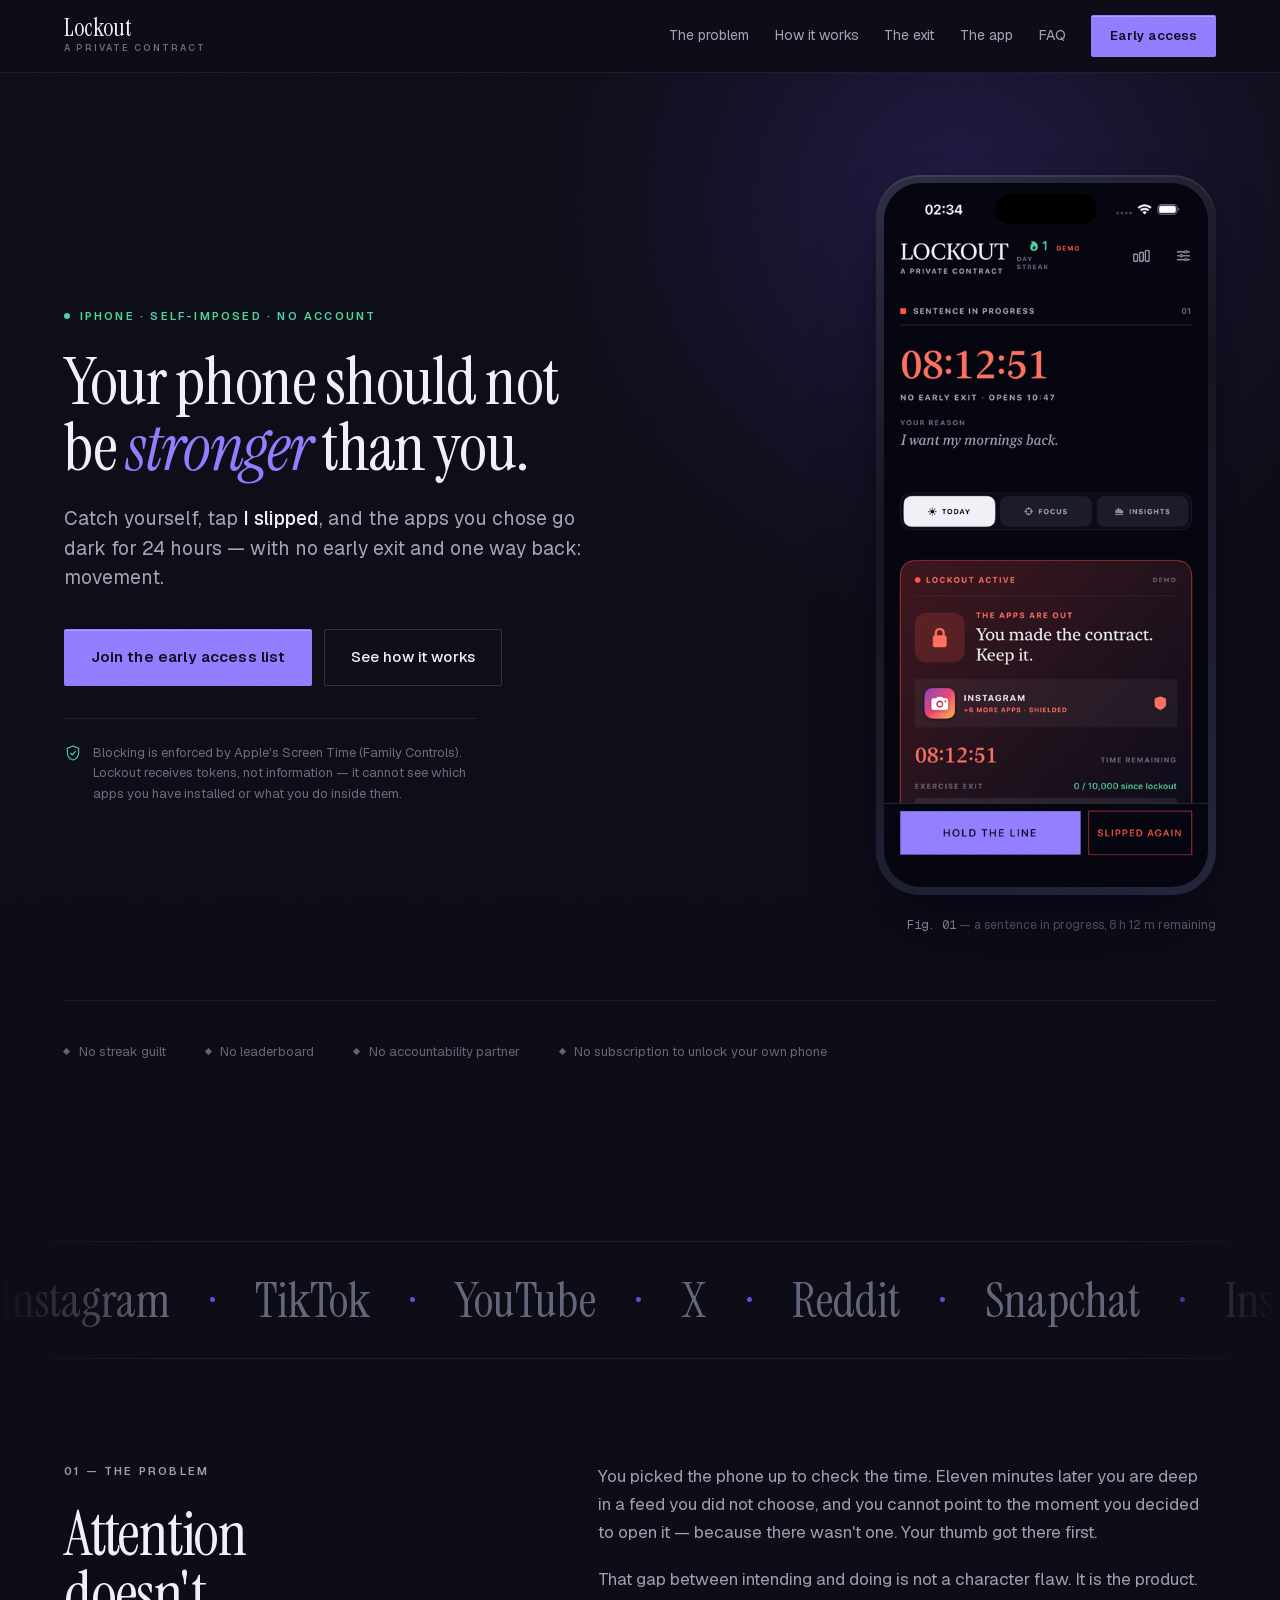
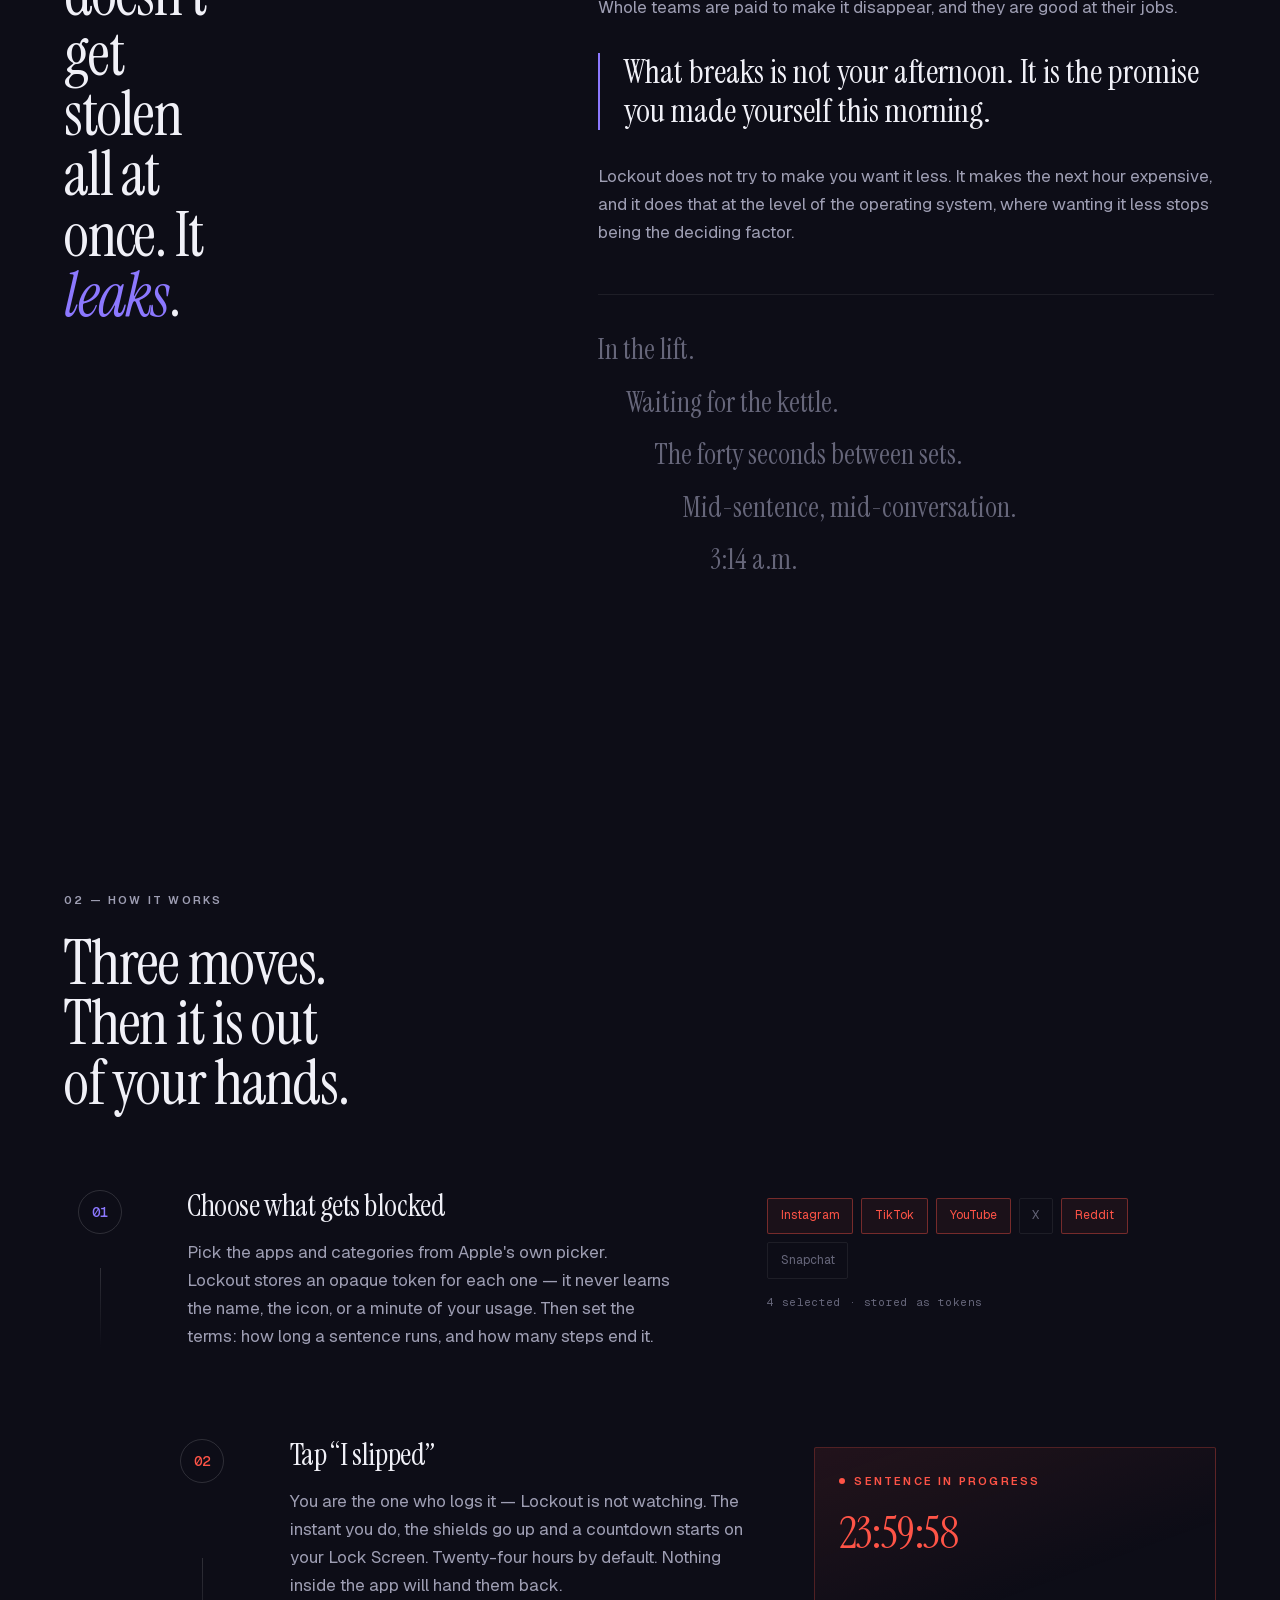
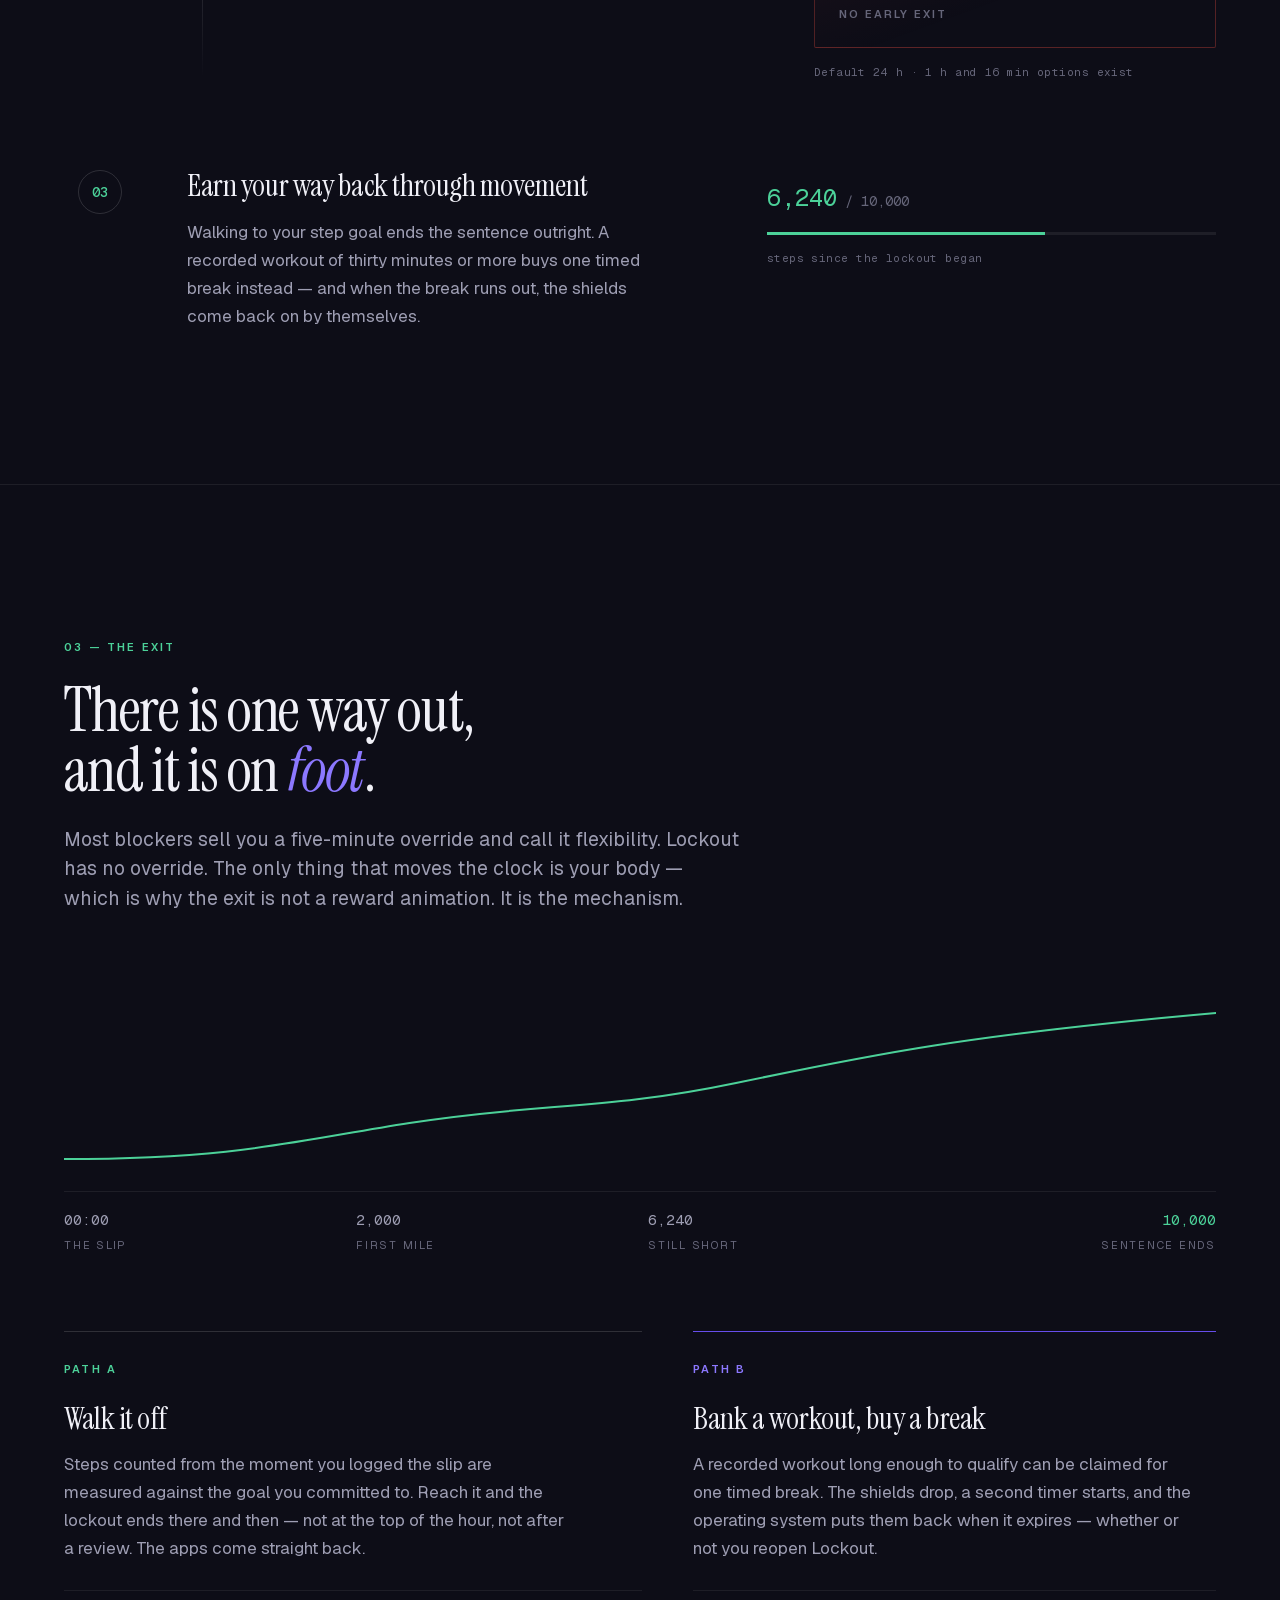
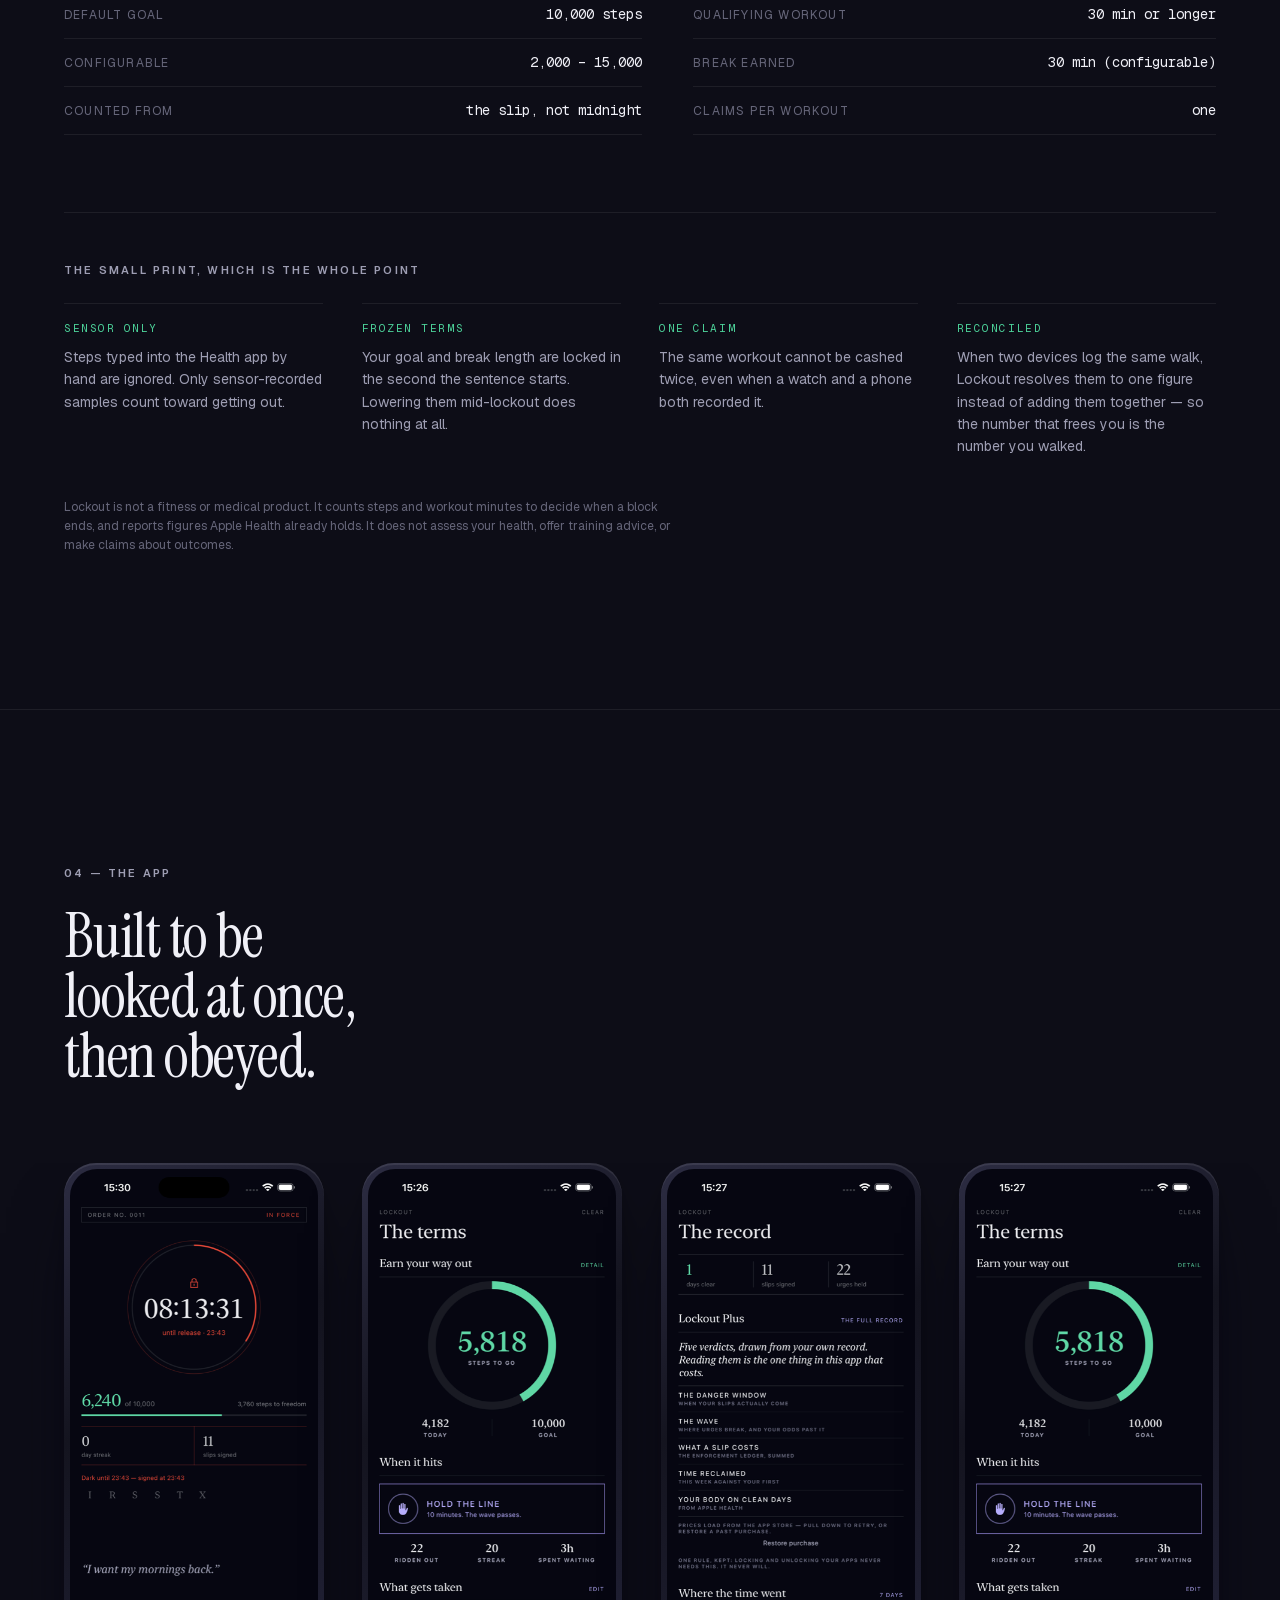
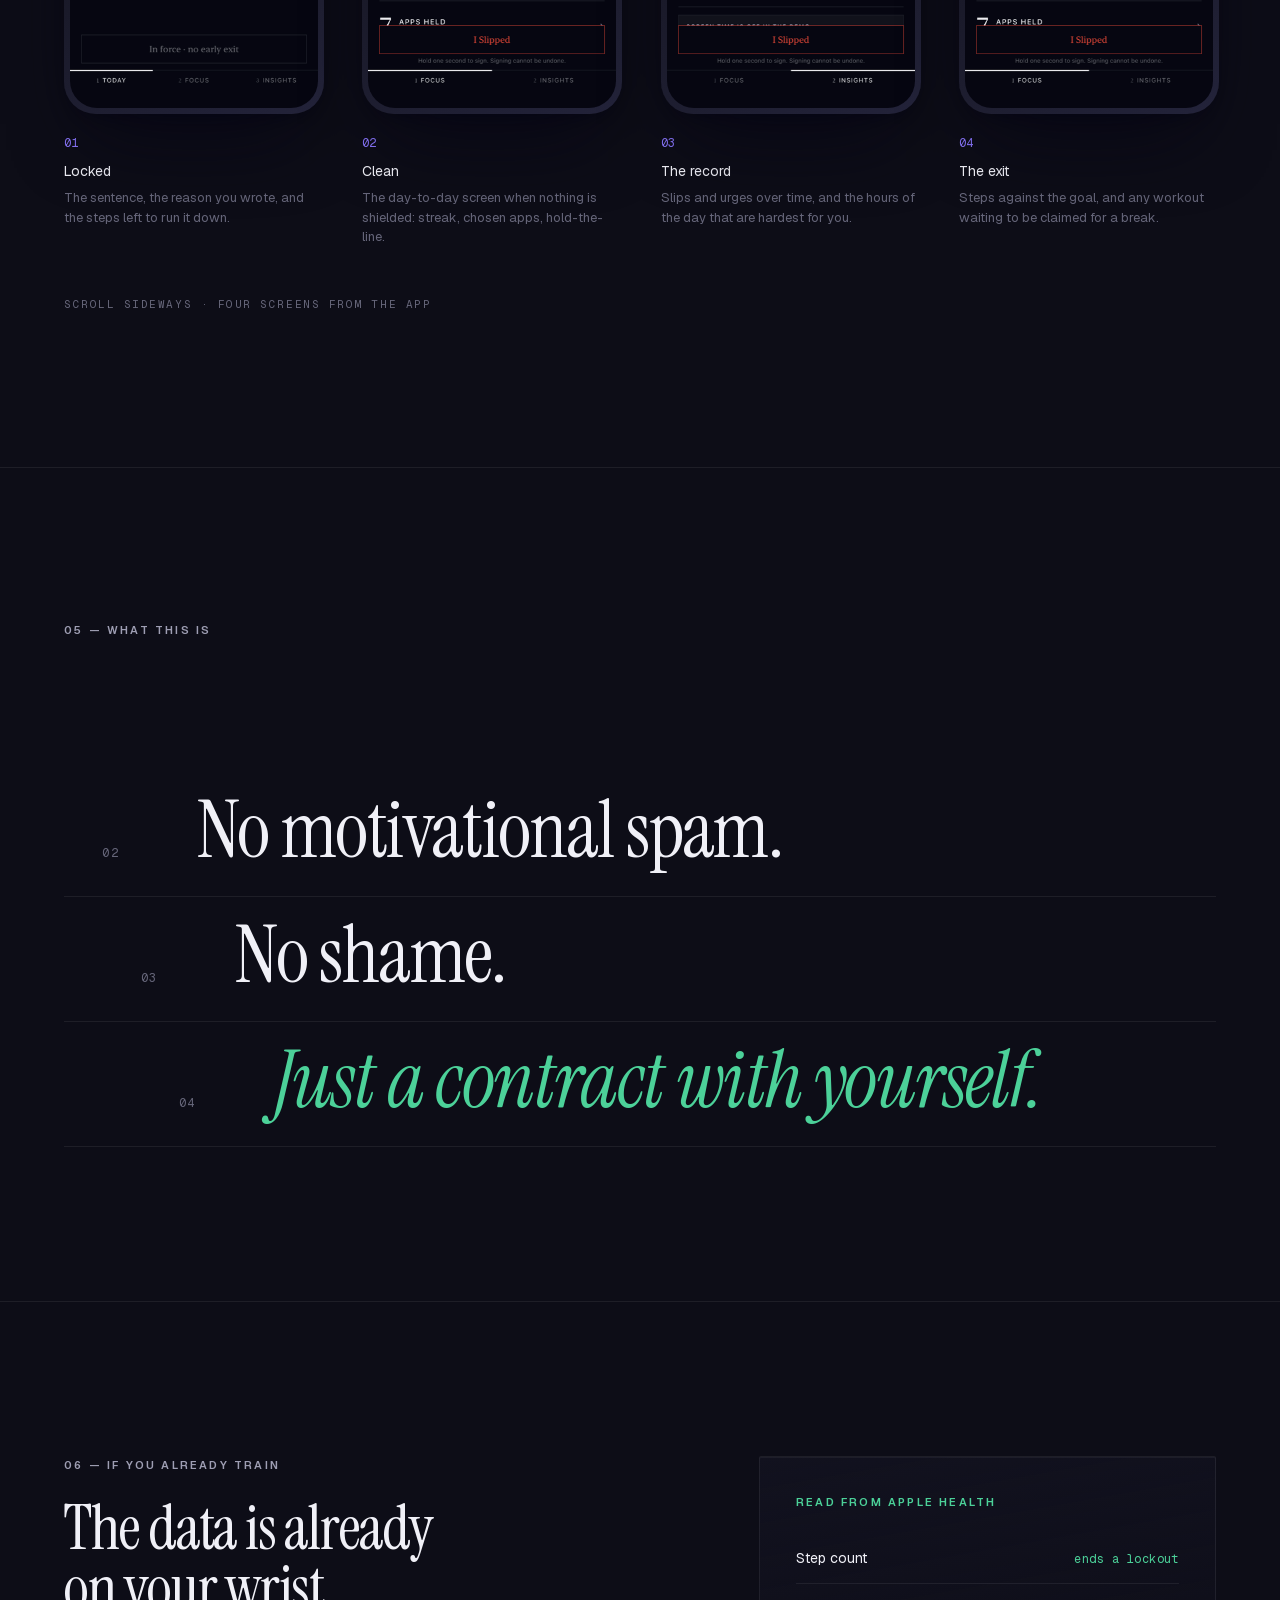
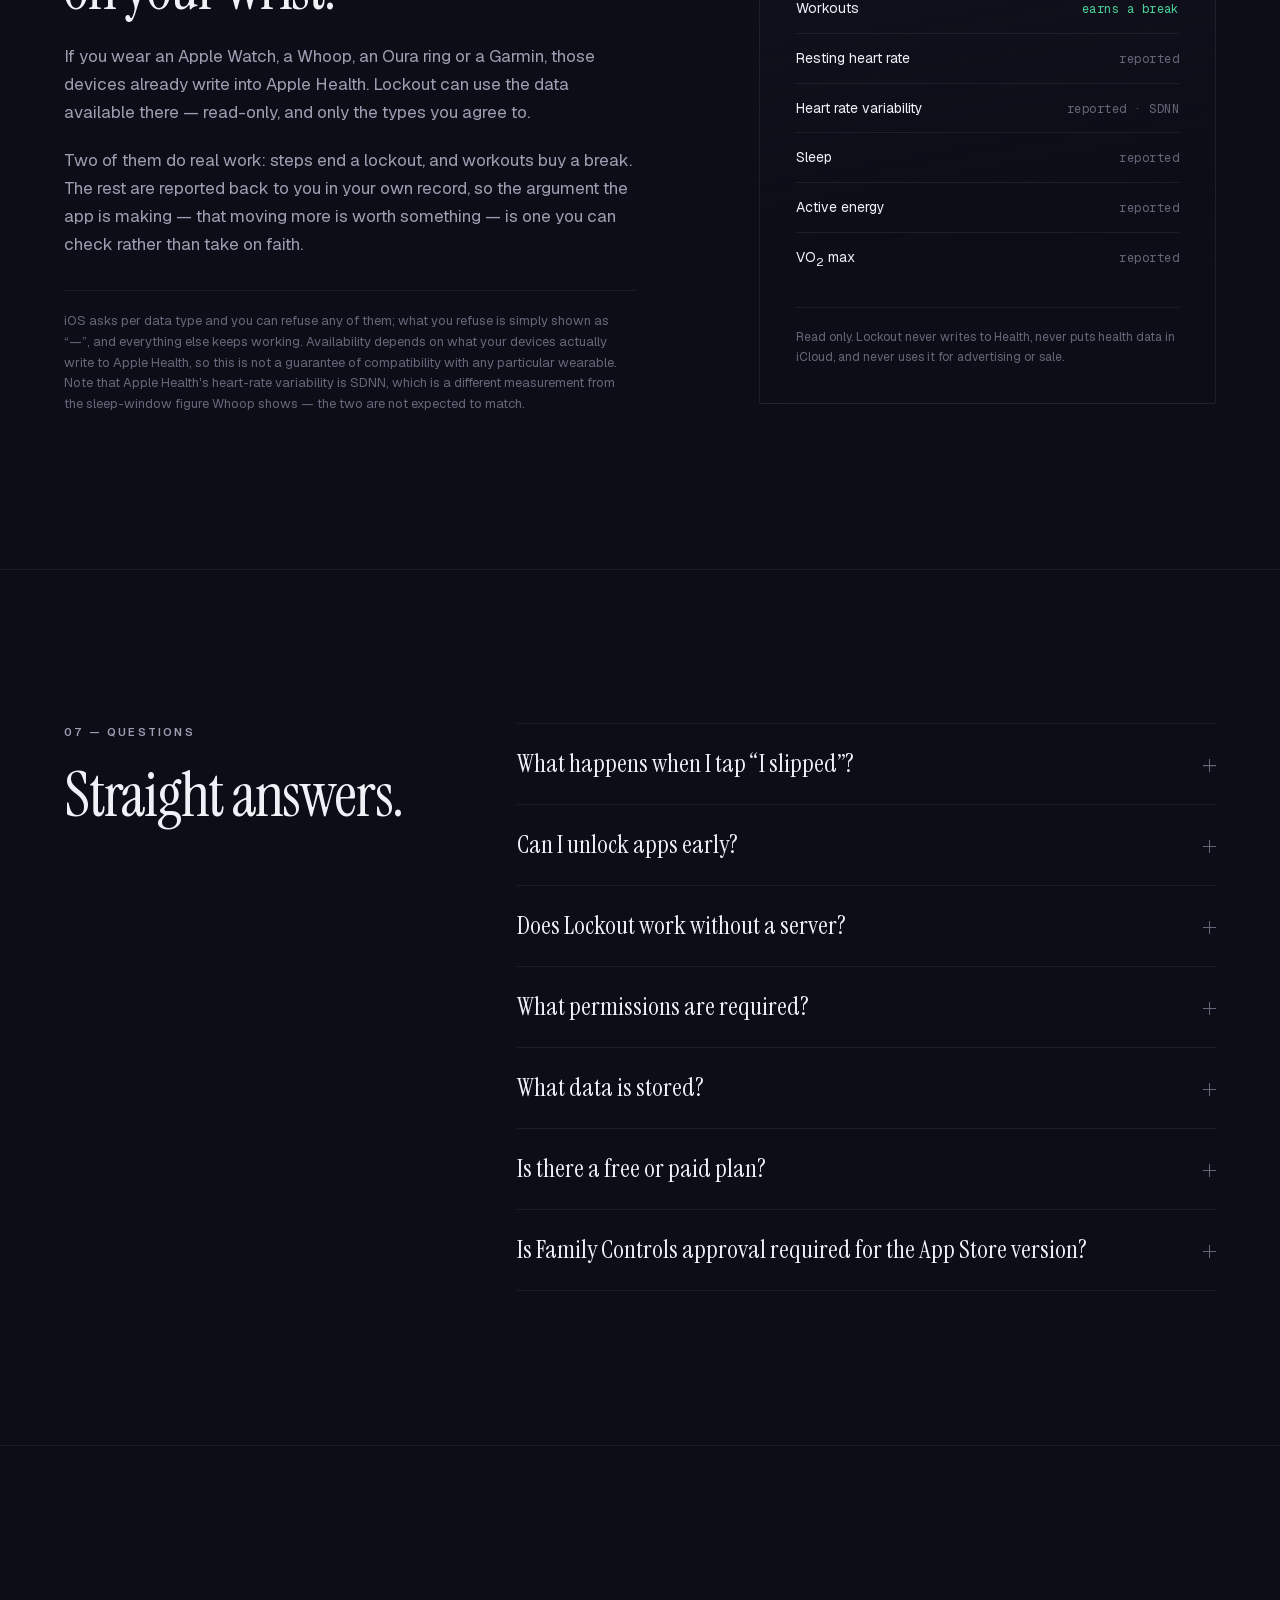
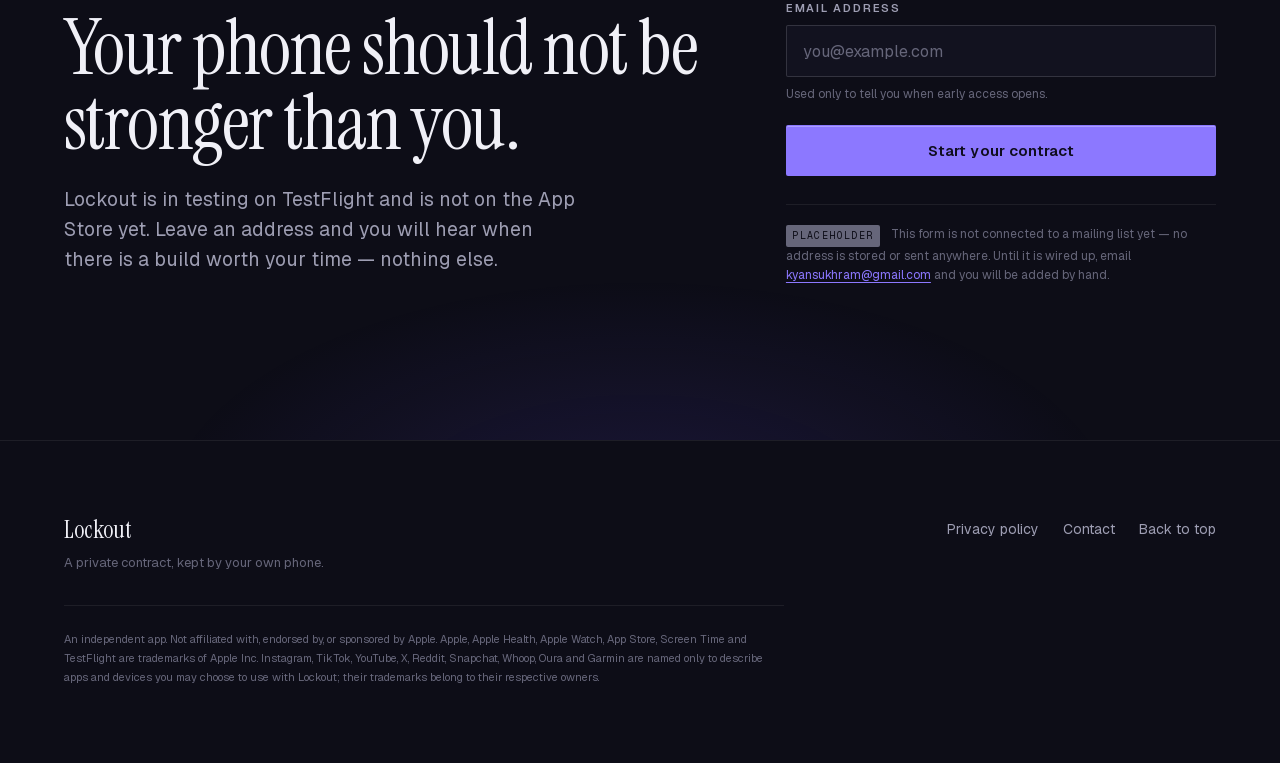
==== index.html @ 025236c8 "Lockout landing page" ====
<!DOCTYPE html>
<html lang="en">
<head>
<meta charset="utf-8">
<meta name="viewport" content="width=device-width, initial-scale=1, viewport-fit=cover">
<title>Lockout — your phone should not be stronger than you</title>
<meta name="description" content="Tap “I slipped” and the apps you chose go dark for 24 hours, enforced by Apple's Screen Time. No early exit. The way back is movement: walk to your step goal to end it, or bank a workout for a timed break.">
<meta name="theme-color" content="#0d0d17">
<meta name="color-scheme" content="dark">

<link rel="canonical" href="https://lockout.automateedge.ai/">
<meta property="og:type" content="website">
<meta property="og:site_name" content="Lockout">
<meta property="og:title" content="Lockout — your phone should not be stronger than you">
<meta property="og:description" content="Tap “I slipped” and the apps you chose go dark for 24 hours. No early exit. The way back is movement.">
<meta property="og:image" content="assets/img/og.jpg">
<meta property="og:image:type" content="image/jpeg">
<meta property="og:image:width" content="1200">
<meta property="og:image:height" content="630">
<meta property="og:image:alt" content="Lockout — a private contract. The lockout screen showing a countdown with no early exit.">
<meta property="og:url" content="https://lockout.automateedge.ai/">
<meta name="twitter:card" content="summary_large_image">
<meta name="twitter:title" content="Lockout — your phone should not be stronger than you">
<meta name="twitter:description" content="Tap “I slipped” and the apps you chose go dark for 24 hours. No early exit. The way back is movement.">
<meta name="twitter:image" content="assets/img/og.jpg">

<link rel="icon" href="assets/img/favicon-32.png" sizes="32x32" type="image/png">
<link rel="apple-touch-icon" href="assets/img/apple-touch-icon.png">
<link rel="manifest" href="site.webmanifest">

<link rel="preload" href="assets/fonts/instrument-serif-normal-400.woff2" as="font" type="font/woff2" crossorigin>
<link rel="preload" href="assets/fonts/geist-normal-400.woff2" as="font" type="font/woff2" crossorigin>
<link rel="stylesheet" href="assets/fonts.css">
<link rel="stylesheet" href="assets/styles.css">

<!-- Scroll reveals start at opacity 0, which is only safe if something is
     guaranteed to turn them back on. This marks the document as scripted
     before first paint, so a failed or blocked main.js leaves a fully
     readable page instead of a blank one. -->
<script>document.documentElement.classList.add('js');</script>
</head>

<body>
<a class="skip" href="#main">Skip to content</a>
<div class="grain" aria-hidden="true"></div>

<header class="masthead" id="top">
  <div class="shell masthead__inner">
    <a class="wordmark" href="#top" aria-label="Lockout — home">
      <span class="wordmark__name">Lockout</span>
      <span class="wordmark__sub">A private contract</span>
    </a>

    <nav class="nav" id="nav" aria-label="Primary">
      <a href="#problem">The problem</a>
      <a href="#how">How it works</a>
      <a href="#exit">The exit</a>
      <a href="#app">The app</a>
      <a href="#faq">FAQ</a>
      <a class="btn btn--sm btn--primary" href="#join">Early access</a>
    </nav>

    <button class="navtoggle" id="navtoggle" type="button"
            aria-expanded="false" aria-controls="nav" aria-label="Open menu">
      <span class="navtoggle__bar"></span>
      <span class="navtoggle__bar"></span>
    </button>
  </div>
</header>

<main id="main">

  <!-- ─────────────────────────────  HERO  ───────────────────────────── -->
  <section class="hero">
    <div class="shell hero__grid">

      <div class="hero__copy">
        <p class="legend legend--mint" data-reveal style="--i:0">
          <span class="dot" aria-hidden="true"></span>iPhone · Self-imposed · No account
        </p>

        <h1 class="hero__title" data-reveal style="--i:1">
          Your phone should not be
          <em>stronger</em> than you.
        </h1>

        <p class="lede" data-reveal style="--i:2">
          Catch yourself, tap <strong>I slipped</strong>, and the apps you chose go dark for
          24 hours — with no early exit and one way back: movement.
        </p>

        <div class="cta-row" data-reveal style="--i:3">
          <a class="btn btn--primary" href="#join" data-magnetic>Join the early access list</a>
          <a class="btn btn--ghost" href="#how">See how it works</a>
        </div>

        <p class="trustline" data-reveal style="--i:4">
          <svg class="trustline__icon" viewBox="0 0 24 24" aria-hidden="true" focusable="false">
            <path d="M12 2.6 4.5 5.8v6c0 4.6 3.2 8.3 7.5 9.6 4.3-1.3 7.5-5 7.5-9.6v-6Z"
                  fill="none" stroke="currentColor" stroke-width="1.5"
                  stroke-linejoin="round"/>
            <path d="m8.8 12.1 2.3 2.3 4.2-4.6" fill="none" stroke="currentColor"
                  stroke-width="1.5" stroke-linecap="round" stroke-linejoin="round"/>
          </svg>
          Blocking is enforced by Apple's Screen Time (Family Controls). Lockout receives
          tokens, not information — it cannot see which apps you have installed or what you
          do inside them.
        </p>
      </div>

      <div class="hero__device" data-reveal style="--i:3">
        <div class="device" data-float>
          <div class="device__frame">
            <img class="device__screen"
                 src="assets/img/screen-lockout.png"
                 width="460" height="1000" fetchpriority="high" decoding="async"
                 alt="Lockout running on iPhone during an active lockout: a countdown reading 08:12:51, the line “No early exit”, the user's own note “I want my mornings back”, seven shielded apps, and a step counter reading 0 of 10,000.">
          </div>
        </div>
        <p class="device__caption">
          <span class="mono">Fig. 01</span> — a sentence in progress, 8 h 12 m remaining
        </p>
      </div>

    </div>

    <div class="shell">
      <ul class="ticker" aria-label="What Lockout does not do">
        <li>No streak guilt</li>
        <li>No leaderboard</li>
        <li>No accountability partner</li>
        <li>No subscription to unlock your own phone</li>
      </ul>
    </div>
  </section>

  <!-- ────────────────────────────  PROBLEM  ─────────────────────────── -->
  <section class="section problem" id="problem">
    <div class="marquee" aria-hidden="true">
      <div class="marquee__track">
        <span>Instagram</span><span>·</span><span>TikTok</span><span>·</span>
        <span>YouTube</span><span>·</span><span>X</span><span>·</span>
        <span>Reddit</span><span>·</span><span>Snapchat</span><span>·</span>
        <span>Instagram</span><span>·</span><span>TikTok</span><span>·</span>
        <span>YouTube</span><span>·</span><span>X</span><span>·</span>
        <span>Reddit</span><span>·</span><span>Snapchat</span><span>·</span>
      </div>
    </div>

    <div class="shell problem__grid">
      <div class="problem__head">
        <p class="legend">01 — The problem</p>
        <h2 class="h2" data-reveal>
          Attention doesn't get stolen all at once. It <em>leaks</em>.
        </h2>
      </div>

      <div class="problem__body">
        <p data-reveal style="--i:0">
          You picked the phone up to check the time. Eleven minutes later you are deep in a
          feed you did not choose, and you cannot point to the moment you decided to open it —
          because there wasn't one. Your thumb got there first.
        </p>
        <p data-reveal style="--i:1">
          That gap between intending and doing is not a character flaw. It is the product.
          Whole teams are paid to make it disappear, and they are good at their jobs.
        </p>
        <p class="pull" data-reveal style="--i:2">
          What breaks is not your afternoon. It is the promise you made yourself this morning.
        </p>
        <p data-reveal style="--i:3">
          Lockout does not try to make you want it less. It makes the next hour expensive,
          and it does that at the level of the operating system, where wanting it less
          stops being the deciding factor.
        </p>

        <ul class="moments" aria-label="Moments the reach happens">
          <li data-reveal style="--i:0">In the lift.</li>
          <li data-reveal style="--i:1">Waiting for the kettle.</li>
          <li data-reveal style="--i:2">The forty seconds between sets.</li>
          <li data-reveal style="--i:3">Mid-sentence, mid-conversation.</li>
          <li data-reveal style="--i:4">3:14 a.m.</li>
        </ul>
      </div>
    </div>
  </section>

  <!-- ────────────────────────────  HOW IT WORKS  ────────────────────── -->
  <section class="section how" id="how">
    <div class="shell">
      <div class="sectionhead">
        <p class="legend">02 — How it works</p>
        <h2 class="h2" data-reveal>Three moves. Then it is out of your hands.</h2>
      </div>

      <ol class="steps">

        <li class="step" data-reveal>
          <div class="step__meta">
            <span class="step__num mono">01</span>
            <span class="step__rail" aria-hidden="true"></span>
          </div>
          <div class="step__body">
            <h3 class="h3">Choose what gets blocked</h3>
            <p>
              Pick the apps and categories from Apple's own picker. Lockout stores an opaque
              token for each one — it never learns the name, the icon, or a minute of your
              usage. Then set the terms: how long a sentence runs, and how many steps end it.
            </p>
          </div>
          <div class="step__figure">
            <div class="chips" aria-hidden="true">
              <span class="chip chip--on">Instagram</span>
              <span class="chip chip--on">TikTok</span>
              <span class="chip chip--on">YouTube</span>
              <span class="chip">X</span>
              <span class="chip chip--on">Reddit</span>
              <span class="chip">Snapchat</span>
            </div>
            <p class="figcap mono">4 selected · stored as tokens</p>
          </div>
        </li>

        <li class="step step--offset" data-reveal>
          <div class="step__meta">
            <span class="step__num mono step__num--ember">02</span>
            <span class="step__rail" aria-hidden="true"></span>
          </div>
          <div class="step__body">
            <h3 class="h3">Tap “I slipped”</h3>
            <p>
              You are the one who logs it — Lockout is not watching. The instant you do, the
              shields go up and a countdown starts on your Lock Screen. Twenty-four hours by
              default. Nothing inside the app will hand them back.
            </p>
          </div>
          <div class="step__figure">
            <div class="slipcard" aria-hidden="true">
              <p class="legend legend--ember"><span class="dot dot--ember"></span>Sentence in progress</p>
              <p class="slipcard__clock mono">23:59:58</p>
              <p class="slipcard__note">No early exit</p>
            </div>
            <p class="figcap mono">Default 24 h · 1 h and 16 min options exist</p>
          </div>
        </li>

        <li class="step" data-reveal>
          <div class="step__meta">
            <span class="step__num mono step__num--mint">03</span>
          </div>
          <div class="step__body">
            <h3 class="h3">Earn your way back through movement</h3>
            <p>
              Walking to your step goal ends the sentence outright. A recorded workout of
              thirty minutes or more buys one timed break instead — and when the break runs
              out, the shields come back on by themselves.
            </p>
          </div>
          <div class="step__figure">
            <div class="meter" aria-hidden="true">
              <div class="meter__head">
                <span class="mono">6,240</span>
                <span class="mono meter__goal">/ 10,000</span>
              </div>
              <div class="meter__track"><div class="meter__fill" data-meter="62"></div></div>
              <p class="figcap mono">steps since the lockout began</p>
            </div>
          </div>
        </li>

      </ol>
    </div>
  </section>

  <!-- ────────────────────────  EXERCISE UNLOCK  ─────────────────────── -->
  <section class="section exit" id="exit">
    <div class="shell">
      <div class="sectionhead sectionhead--wide">
        <p class="legend legend--mint">03 — The exit</p>
        <h2 class="h2" data-reveal>There is one way out,<br>and it is on <em>foot</em>.</h2>
        <p class="lede lede--tight" data-reveal style="--i:1">
          Most blockers sell you a five-minute override and call it flexibility. Lockout has
          no override. The only thing that moves the clock is your body — which is why the
          exit is not a reward animation. It is the mechanism.
        </p>
      </div>

      <div class="route" data-reveal>
        <svg class="route__svg" viewBox="0 0 1200 200" preserveAspectRatio="none"
             role="img" aria-label="A route line rising from the moment of the slip to the point the sentence ends.">
          <path class="route__ghost" d="M0,168 C180,168 240,150 360,132 C500,111 560,120 700,92 C840,64 940,44 1200,22"
                fill="none" stroke="currentColor" stroke-width="1"/>
          <path class="route__line" d="M0,168 C180,168 240,150 360,132 C500,111 560,120 700,92 C840,64 940,44 1200,22"
                fill="none" stroke="currentColor" stroke-width="2" stroke-linecap="round"/>
        </svg>
        <div class="route__marks">
          <span class="route__mark"><em class="mono">00:00</em>the slip</span>
          <span class="route__mark"><em class="mono">2,000</em>first mile</span>
          <span class="route__mark"><em class="mono">6,240</em>still short</span>
          <span class="route__mark route__mark--end"><em class="mono">10,000</em>sentence ends</span>
        </div>
      </div>

      <div class="paths">
        <article class="path" data-reveal style="--i:0">
          <p class="legend legend--mint">Path A</p>
          <h3 class="h3">Walk it off</h3>
          <p>
            Steps counted from the moment you logged the slip are measured against the goal
            you committed to. Reach it and the lockout ends there and then — not at the top
            of the hour, not after a review. The apps come straight back.
          </p>
          <dl class="spec">
            <div><dt>Default goal</dt><dd class="mono">10,000 steps</dd></div>
            <div><dt>Configurable</dt><dd class="mono">2,000 – 15,000</dd></div>
            <div><dt>Counted from</dt><dd class="mono">the slip, not midnight</dd></div>
          </dl>
        </article>

        <article class="path path--b" data-reveal style="--i:1">
          <p class="legend legend--violet">Path B</p>
          <h3 class="h3">Bank a workout, buy a break</h3>
          <p>
            A recorded workout long enough to qualify can be claimed for one timed break.
            The shields drop, a second timer starts, and the operating system puts them back
            when it expires — whether or not you reopen Lockout.
          </p>
          <dl class="spec">
            <div><dt>Qualifying workout</dt><dd class="mono">30 min or longer</dd></div>
            <div><dt>Break earned</dt><dd class="mono">30 min (configurable)</dd></div>
            <div><dt>Claims per workout</dt><dd class="mono">one</dd></div>
          </dl>
        </article>
      </div>

      <div class="terms" data-reveal>
        <p class="legend">The small print, which is the whole point</p>
        <ul class="terms__list">
          <li>
            <span class="mono terms__k">Sensor only</span>
            Steps typed into the Health app by hand are ignored. Only sensor-recorded
            samples count toward getting out.
          </li>
          <li>
            <span class="mono terms__k">Frozen terms</span>
            Your goal and break length are locked in the second the sentence starts.
            Lowering them mid-lockout does nothing at all.
          </li>
          <li>
            <span class="mono terms__k">One claim</span>
            The same workout cannot be cashed twice, even when a watch and a phone both
            recorded it.
          </li>
          <li>
            <span class="mono terms__k">Reconciled</span>
            When two devices log the same walk, Lockout resolves them to one figure instead
            of adding them together — so the number that frees you is the number you walked.
          </li>
        </ul>
        <p class="disclaim">
          Lockout is not a fitness or medical product. It counts steps and workout minutes to
          decide when a block ends, and reports figures Apple Health already holds. It does
          not assess your health, offer training advice, or make claims about outcomes.
        </p>
      </div>
    </div>
  </section>

  <!-- ────────────────────────  PRODUCT PREVIEW  ─────────────────────── -->
  <section class="section preview" id="app">
    <div class="shell">
      <div class="sectionhead">
        <p class="legend">04 — The app</p>
        <h2 class="h2" data-reveal>Built to be looked at once, then obeyed.</h2>
      </div>
    </div>

    <div class="gallery" role="region" aria-label="App screenshots" tabindex="0">
      <figure class="shot">
        <div class="device device--sm">
          <div class="device__frame">
            <img src="assets/img/screen-locked.png" width="414" height="900"
                 loading="lazy" decoding="async"
                 alt="The lockout screen: a red countdown above the words “no early exit”, the reason the user wrote to themselves, and a step meter counting down the way out.">
          </div>
        </div>
        <figcaption>
          <span class="mono">01</span> Locked
          <span>The sentence, the reason you wrote, and the steps left to run it down.</span>
        </figcaption>
      </figure>

      <figure class="shot">
        <div class="device device--sm">
          <div class="device__frame">
            <img src="assets/img/screen-clean.png" width="414" height="900"
                 loading="lazy" decoding="async" alt="The clean-day screen: a green ring showing days clear, your record and slips, the apps you chose, and hold-the-line.">
          </div>
        </div>
        <figcaption>
          <span class="mono">02</span> Clean
          <span>The day-to-day screen when nothing is shielded: streak, chosen apps, hold-the-line.</span>
        </figcaption>
      </figure>

      <figure class="shot">
        <div class="device device--sm">
          <div class="device__frame">
            <img src="assets/img/screen-record.png" width="414" height="900"
                 loading="lazy" decoding="async" alt="The record: your danger window and the wave, drawn from your own slips and urges over time.">
          </div>
        </div>
        <figcaption>
          <span class="mono">03</span> The record
          <span>Slips and urges over time, and the hours of the day that are hardest for you.</span>
        </figcaption>
      </figure>

      <figure class="shot">
        <div class="device device--sm">
          <div class="device__frame">
            <img src="assets/img/screen-exit.png" width="414" height="900"
                 loading="lazy" decoding="async" alt="Earn your way out: steps counting toward the goal that ends a lockout, and a workout waiting to be claimed for a break.">
          </div>
        </div>
        <figcaption>
          <span class="mono">04</span> The exit
          <span>Steps against the goal, and any workout waiting to be claimed for a break.</span>
        </figcaption>
      </figure>
    </div>

    <div class="shell">
      <p class="galleryhint mono">Scroll sideways · four screens from the app</p>
    </div>
  </section>

  <!-- ──────────────────────────  PHILOSOPHY  ────────────────────────── -->
  <section class="section creed">
    <div class="shell">
      <p class="legend">05 — What this is</p>
      <ul class="creed__list">
        <li data-reveal style="--i:0"><span class="mono">01</span><span>No easy exit.</span></li>
        <li data-reveal style="--i:1"><span class="mono">02</span><span>No motivational spam.</span></li>
        <li data-reveal style="--i:2"><span class="mono">03</span><span>No shame.</span></li>
        <li data-reveal style="--i:3"><span class="mono">04</span><em>Just a contract with yourself.</em></li>
      </ul>
    </div>
  </section>

  <!-- ────────────────────────  ATHLETES / HEALTH  ───────────────────── -->
  <section class="section athletes">
    <div class="shell athletes__grid">
      <div class="athletes__copy">
        <p class="legend">06 — If you already train</p>
        <h2 class="h2" data-reveal>The data is already on your wrist.</h2>
        <p data-reveal style="--i:1">
          If you wear an Apple Watch, a Whoop, an Oura ring or a Garmin, those devices
          already write into Apple Health. Lockout can use the data available there —
          read-only, and only the types you agree to.
        </p>
        <p data-reveal style="--i:2">
          Two of them do real work: steps end a lockout, and workouts buy a break. The rest
          are reported back to you in your own record, so the argument the app is making —
          that moving more is worth something — is one you can check rather than take on
          faith.
        </p>
        <p class="footnote" data-reveal style="--i:3">
          iOS asks per data type and you can refuse any of them; what you refuse is simply
          shown as “—”, and everything else keeps working. Availability depends on what your
          devices actually write to Apple Health, so this is not a guarantee of
          compatibility with any particular wearable. Note that Apple Health's heart-rate
          variability is SDNN, which is a different measurement from the sleep-window figure
          Whoop shows — the two are not expected to match.
        </p>
      </div>

      <div class="athletes__data" data-reveal>
        <p class="legend legend--mint">Read from Apple Health</p>
        <dl class="readout">
          <div><dt>Step count</dt><dd class="mono mono--mint">ends a lockout</dd></div>
          <div><dt>Workouts</dt><dd class="mono mono--mint">earns a break</dd></div>
          <div><dt>Resting heart rate</dt><dd class="mono">reported</dd></div>
          <div><dt>Heart rate variability</dt><dd class="mono">reported · SDNN</dd></div>
          <div><dt>Sleep</dt><dd class="mono">reported</dd></div>
          <div><dt>Active energy</dt><dd class="mono">reported</dd></div>
          <div><dt>VO<sub>2</sub> max</dt><dd class="mono">reported</dd></div>
        </dl>
        <p class="readout__foot">
          Read only. Lockout never writes to Health, never puts health data in iCloud, and
          never uses it for advertising or sale.
        </p>
      </div>
    </div>
  </section>

  <!-- ──────────────────────────────  FAQ  ───────────────────────────── -->
  <section class="section faq" id="faq">
    <div class="shell faq__grid">
      <div class="faq__head">
        <p class="legend">07 — Questions</p>
        <h2 class="h2" data-reveal>Straight answers.</h2>
      </div>

      <div class="faq__list">
        <details name="faq">
          <summary>What happens when I tap “I slipped”?</summary>
          <div class="faq__answer">
            <p>
              The shields go up immediately — the apps you selected stop opening, enforced by
              Apple's Screen Time. A countdown starts and appears on your Lock Screen, and the
              slip is written to your own history on the device. Twenty-four hours is the
              default; one hour and a sixteen-minute test setting also exist, so you can prove
              to yourself that the automatic unlock works before you trust it with a full day.
            </p>
          </div>
        </details>

        <details name="faq">
          <summary>Can I unlock apps early?</summary>
          <div class="faq__answer">
            <p>
              There is no override button, and no amount of tapping produces one. Two things
              end a lockout: reaching the step goal you committed to, which ends it outright,
              or claiming a qualifying workout, which buys a single timed break before the
              shields return on their own.
            </p>
            <p>
              The settings that decide those terms are frozen the moment a sentence starts, so
              lowering the goal halfway through changes nothing. One honest limit: iOS lets you
              revoke Screen Time permission in Settings at any time, and no app can prevent
              that. Lockout notices when it happens and keeps the receipt in your record.
            </p>
          </div>
        </details>

        <details name="faq">
          <summary>Does Lockout work without a server?</summary>
          <div class="faq__answer">
            <p>
              Yes — completely. There is no account, no sign-in, and no server operated by the
              developer. Everything runs on your phone.
            </p>
            <p>
              There is one optional setting where you can enter the address of a server
              <em>you</em> run yourself if you want your own long-term copy of the data. It is
              blank by default and nothing is transmitted while it is blank. The backend for it
              is open source and lives in the same repository as the app.
            </p>
          </div>
        </details>

        <details name="faq">
          <summary>What permissions are required?</summary>
          <div class="faq__answer">
            <p>
              <strong>Screen Time (Family Controls)</strong> is required — it is what actually
              blocks the apps. Apple's design means Lockout is handed opaque tokens rather than
              information: it can shield an app you picked, but it cannot see which apps you
              have or what you do in them.
            </p>
            <p>
              <strong>Apple Health</strong> is optional and read-only, and is only needed for
              the exercise exit. iOS asks per data type and you can refuse any of them.
              Notifications are optional too — they carry the countdown and tell you when a
              break is about to end.
            </p>
          </div>
        </details>

        <details name="faq">
          <summary>What data is stored?</summary>
          <div class="faq__answer">
            <p>
              Your slips and the tags you choose, the urges you ride out on the timer, your
              lockout history and settings, the note you wrote yourself, the apps you selected
              as opaque tokens, and any step, workout or recovery figures read from Apple
              Health. All of it stays in Lockout's private storage on your device. Deleting the
              app removes all of it.
            </p>
            <p>
              There are no analytics, no crash reporting, no advertising identifiers and no
              third-party SDKs of any kind. The full text is in the
              <a href="privacy.html">privacy policy</a>.
            </p>
          </div>
        </details>

        <details name="faq">
          <summary>Is there a free or paid plan?</summary>
          <div class="faq__answer">
            <p>
              The whole lockout mechanic is free, forever: choosing your apps, signing a slip,
              walking your way out, the auto-ban, holding the line. Locking and unlocking your
              own phone is never the part you pay for.
            </p>
            <p>
              <strong>Lockout Plus</strong> is optional — £1.99 a month or £9.99 once — and it
              unlocks the record: your danger window, where your urges break and your odds of
              riding past them, what a slip has cost you, the time you've reclaimed, and how your
              body reads on clean days versus the mornings after. Analysis, never the blocking.
              Let a subscription lapse and you lose the charts, never a way out of a shield.
            </p>
          </div>
        </details>

        <details name="faq">
          <summary>Is Family Controls approval required for the App&nbsp;Store version?</summary>
          <div class="faq__answer">
            <p>
              Yes. Shielding another app's content needs a distribution entitlement that Apple
              grants case by case, and without it a Screen Time app cannot ship. Lockout's was
              approved on 6 August 2026, so the blocking you have read about here is the real
              mechanism rather than a plan.
            </p>
          </div>
        </details>
      </div>
    </div>
  </section>

  <!-- ────────────────────────────  FINAL CTA  ───────────────────────── -->
  <section class="section join" id="join">
    <div class="shell join__grid">
      <div class="join__copy">
        <h2 class="h2 h2--display" data-reveal>
          Your phone should not be<br>stronger than you.
        </h2>
        <p class="lede" data-reveal style="--i:1">
          Lockout is in testing on TestFlight and is not on the App Store yet. Leave an
          address and you will hear when there is a build worth your time — nothing else.
        </p>
      </div>

      <div class="join__form">
        <!-- No backend is wired up. The handler in main.js explains that in the UI
             rather than faking a success state. -->
        <form id="waitlist" novalidate data-endpoint="">
          <div class="field">
            <label for="email">Email address</label>
            <input id="email" name="email" type="email" inputmode="email"
                   autocomplete="email" placeholder="you@example.com"
                   aria-describedby="email-help email-error">
            <p class="field__help" id="email-help">
              Used only to tell you when early access opens.
            </p>
            <p class="field__error" id="email-error" role="alert" hidden></p>
          </div>

          <button class="btn btn--primary btn--block" type="submit" data-magnetic>
            Start your contract
          </button>

          <p class="field__status" id="form-status" role="status" aria-live="polite" hidden></p>

          <p class="notconnected">
            <span class="mono">Placeholder</span>
            This form is not connected to a mailing list yet — no address is stored or sent
            anywhere. Until it is wired up, email
            <a href="mailto:kyansukhram@gmail.com?subject=Lockout%20early%20access">kyansukhram@gmail.com</a>
            and you will be added by hand.
          </p>
        </form>
      </div>
    </div>
  </section>

</main>

<footer class="footer">
  <div class="shell footer__grid">
    <div class="footer__brand">
      <span class="wordmark__name">Lockout</span>
      <p>A private contract, kept by your own phone.</p>
    </div>

    <nav class="footer__links" aria-label="Footer">
      <a href="privacy.html">Privacy policy</a>
      <a href="mailto:kyansukhram@gmail.com">Contact</a>
      <a href="#top">Back to top</a>
    </nav>

    <p class="footer__legal">
      An independent app. Not affiliated with, endorsed by, or sponsored by Apple.
      Apple, Apple Health, Apple Watch, App Store, Screen Time and TestFlight are
      trademarks of Apple Inc. Instagram, TikTok, YouTube, X, Reddit, Snapchat, Whoop,
      Oura and Garmin are named only to describe apps and devices you may choose to use
      with Lockout; their trademarks belong to their respective owners.
    </p>
  </div>
</footer>

<script src="assets/main.js" defer></script>
</body>
</html>
---- assets/fonts.css ----
/* Self-hosted latin subsets.
   Instrument Serif, Geist and Geist Mono are licensed under the
   SIL Open Font License 1.1 — see assets/fonts/OFL.txt.

   Vendored rather than linked to fonts.googleapis.com on purpose: Lockout's
   privacy policy promises no third-party requests, and a landing page that
   hands every visitor's IP to a font CDN would be the first thing to break
   that promise. These four files are the whole webfont payload — 81 KB. */

/* Display — editorial serif, headlines and the wordmark. */
@font-face {
  font-family: 'Instrument Serif';
  font-style: normal;
  font-weight: 400;
  font-display: swap;
  src: url('fonts/instrument-serif-normal-400.woff2') format('woff2');
}

@font-face {
  font-family: 'Instrument Serif';
  font-style: italic;
  font-weight: 400;
  font-display: swap;
  src: url('fonts/instrument-serif-italic-400.woff2') format('woff2');
}

/* Interface — variable, so one file covers every weight the page uses. */
@font-face {
  font-family: 'Geist';
  font-style: normal;
  font-weight: 100 900;
  font-display: swap;
  src: url('fonts/geist-normal-400.woff2') format('woff2');
}

/* Data — step counts, durations, anything that reads as a measurement. */
@font-face {
  font-family: 'Geist Mono';
  font-style: normal;
  font-weight: 100 900;
  font-display: swap;
  src: url('fonts/geist-mono-normal-400.woff2') format('woff2');
}
---- assets/styles.css ----
/* ==========================================================================
   Lockout — landing page
   --------------------------------------------------------------------------
   The palette and the type are lifted from the app itself (ios/HabitLockout/
   Theme.swift), not invented for the web. That file's rule about colour is
   worth repeating here because the whole page depends on it:

     violet = action.  mint = progress and the clean state.  red = consequence.

   Red is spent in exactly three places on this page — the slip card, the
   countdown, and the step-02 numeral. If red is everywhere, red means nothing.
   ========================================================================== */

/* ------------------------------  tokens  -------------------------------- */

:root {
  /* Ground. Never #000 — this is read at 1am. */
  --void:        #0d0d17;
  --raise:       #12121f;
  --raise-2:     #17172a;

  --ink:         #f0f0f7;
  --ink-dim:     #9e9eb3;   /* 7.4:1 on --void */
  --ink-faint:   #66667a;   /* 3.5:1 — large or decorative text only */

  --violet:      #8c78ff;
  --violet-deep: #664deb;
  --mint:        #4cd199;
  --ember:       #ff5447;

  --rule:        rgba(255, 255, 255, 0.14);
  --rule-faint:  rgba(255, 255, 255, 0.07);
  --on-fill:     #0f0d1f;

  --display: 'Instrument Serif', 'Iowan Old Style', Georgia, 'Times New Roman', serif;
  --sans: 'Geist', ui-sans-serif, system-ui, -apple-system, 'Helvetica Neue', sans-serif;
  --mono: 'Geist Mono', ui-monospace, 'SF Mono', 'Cascadia Mono', Menlo, monospace;

  /* One easing for the whole page. */
  --ease: cubic-bezier(0.16, 1, 0.3, 1);
  --shell: 1320px;
  --gutter: clamp(1.25rem, 5vw, 4rem);

  /* Vertical rhythm, tightening on small screens. */
  --section-y: clamp(5.5rem, 12vw, 11rem);
}

/* -----------------------------  reset  ---------------------------------- */

*, *::before, *::after { box-sizing: border-box; }

html {
  -webkit-text-size-adjust: 100%;
  scroll-behavior: smooth;
  scroll-padding-top: 6rem;
}

body {
  margin: 0;
  background: var(--void);
  color: var(--ink);
  font-family: var(--sans);
  font-size: clamp(1rem, 0.96rem + 0.2vw, 1.0625rem);
  line-height: 1.65;
  font-weight: 400;
  -webkit-font-smoothing: antialiased;
  text-rendering: optimizeLegibility;
  overflow-x: hidden;
}

img, svg { display: block; max-width: 100%; }
img { height: auto; }

h1, h2, h3 { margin: 0; font-weight: 400; }
p { margin: 0 0 1.15em; }
p:last-child { margin-bottom: 0; }
ul, ol, dl, dd { margin: 0; padding: 0; }
li { list-style: none; }

a { color: inherit; text-decoration: none; }

:focus-visible {
  outline: 2px solid var(--violet);
  outline-offset: 3px;
  border-radius: 2px;
}

::selection { background: var(--violet); color: var(--on-fill); }

/* ---------------------------  primitives  ------------------------------- */

.shell {
  width: 100%;
  max-width: var(--shell);
  margin-inline: auto;
  padding-inline: var(--gutter);
}

.section { padding-block: var(--section-y); position: relative; }

.mono {
  font-family: var(--mono);
  font-variant-numeric: tabular-nums;
  font-feature-settings: 'tnum' 1;
}
/* Doubled for the same reason as the legend modifiers: `.readout dd` and
   friends are 0,1,1 and would otherwise win. */
.mono.mono--mint { color: var(--mint); }

.legend {
  font-size: 0.6875rem;
  font-weight: 600;
  letter-spacing: 0.2em;
  text-transform: uppercase;
  color: var(--ink-dim);
  margin: 0 0 1.5rem;
  display: flex;
  align-items: center;
  gap: 0.6rem;
}
/* Doubled class on purpose. A legend is usually a <p>, so a section rule as
   ordinary as `.path p { color: … }` (0,1,1) outranks a single modifier class
   (0,1,0) and silently greys out the accent. */
.legend.legend--mint   { color: var(--mint); }
.legend.legend--violet { color: var(--violet); }
.legend.legend--ember  { color: var(--ember); }

.dot {
  width: 6px; height: 6px;
  border-radius: 50%;
  background: currentColor;
  flex: none;
  animation: breathe 2.8s var(--ease) infinite;
}
@keyframes breathe {
  0%, 100% { opacity: 1;   transform: scale(1); }
  50%      { opacity: 0.4; transform: scale(0.8); }
}

/* Display type. Instrument Serif runs light and airy, so it carries the
   headlines while Geist does every job that needs to be read quickly. */
.hero__title, .h2 {
  font-family: var(--display);
  font-weight: 400;
  line-height: 0.98;
  letter-spacing: -0.02em;
  text-wrap: balance;
}
/* Deliberately not as large as it could be. The line has to land before the
   calls to action do, and a headline that fills the screen pushes them under
   the fold on a 900px-tall laptop. */
.hero__title { font-size: clamp(2.6rem, 5.2vw, 4.5rem); }
/* Stated rather than inherited — several sections dim their body copy, and a
   heading that inherits that dimming reads as disabled. */
.h2 { font-size: clamp(2.2rem, 4.8vw, 4rem); margin-bottom: 1.5rem; color: var(--ink); }
.h3 {
  font-family: var(--display);
  font-size: clamp(1.5rem, 2.4vw, 2.1rem);
  line-height: 1.1;
  letter-spacing: -0.015em;
  margin-bottom: 0.85rem;
}
em { font-style: italic; }
.hero__title em, .h2 em { color: var(--violet); }

.lede {
  font-size: clamp(1.0625rem, 1.5vw, 1.3125rem);
  line-height: 1.55;
  color: var(--ink-dim);
  max-width: 40ch;
}
.lede--tight { max-width: 52ch; }
.lede strong { color: var(--ink); font-weight: 500; }

.sectionhead { max-width: 34ch; margin-bottom: clamp(3rem, 6vw, 5rem); }
.sectionhead--wide { max-width: 62ch; }

.skip {
  position: absolute; top: -100px; left: 1rem; z-index: 100;
  background: var(--violet); color: var(--on-fill);
  padding: 0.75rem 1.25rem; font-weight: 500;
  transition: top 0.2s var(--ease);
}
.skip:focus { top: 1rem; }

/* Grain. Fixed and pointer-events:none so it never repaints on scroll. */
.grain {
  position: fixed; inset: 0; z-index: 60;
  pointer-events: none;
  opacity: 0.42;
  mix-blend-mode: overlay;
  background-image: url("data:image/svg+xml,%3Csvg xmlns='http://www.w3.org/2000/svg' width='140' height='140'%3E%3Cfilter id='n'%3E%3CfeTurbulence type='fractalNoise' baseFrequency='0.86' numOctaves='3' stitchTiles='stitch'/%3E%3C/filter%3E%3Crect width='140' height='140' filter='url(%23n)' opacity='0.5'/%3E%3C/svg%3E");
}

/* ---------------------------  masthead  --------------------------------- */

.masthead {
  position: sticky; top: 0; z-index: 50;
  background: color-mix(in srgb, var(--void) 82%, transparent);
  backdrop-filter: blur(14px) saturate(140%);
  -webkit-backdrop-filter: blur(14px) saturate(140%);
  border-bottom: 1px solid var(--rule-faint);
}

.masthead__inner {
  display: flex; align-items: center; justify-content: space-between;
  gap: 1.5rem;
  min-height: 4.5rem;
}

.wordmark { display: grid; gap: 0.1rem; }
.wordmark__name {
  font-family: var(--display);
  font-size: 1.5rem;
  letter-spacing: 0.01em;
  line-height: 1;
}
.wordmark__sub {
  font-size: 0.5625rem;
  font-weight: 600;
  letter-spacing: 0.22em;
  text-transform: uppercase;
  color: var(--ink-faint);
}

.nav { display: flex; align-items: center; gap: clamp(1rem, 2vw, 2rem); }
.nav a:not(.btn) {
  font-size: 0.875rem;
  color: var(--ink-dim);
  transition: color 0.25s var(--ease);
  position: relative;
}
.nav a:not(.btn)::after {
  content: '';
  position: absolute; left: 0; right: 0; bottom: -4px;
  height: 1px; background: var(--violet);
  transform: scaleX(0); transform-origin: left;
  transition: transform 0.35s var(--ease);
}
.nav a:not(.btn):hover { color: var(--ink); }
.nav a:not(.btn):hover::after { transform: scaleX(1); }

.navtoggle {
  display: none;
  width: 44px; height: 44px;
  background: none; border: 1px solid var(--rule);
  color: var(--ink); cursor: pointer;
  padding: 0;
  /* `place-content: center` rather than `place-items`: with items alone the two
     grid rows stretch across the full 44px button, putting the bars 23.5px
     apart, and the ±3.25px translate below cannot close that into an X. */
  place-content: center;
  justify-items: center;
  gap: 5px;
  border-radius: 2px;
}
.navtoggle__bar {
  display: block; width: 18px; height: 1.5px;
  background: currentColor;
  transition: transform 0.35s var(--ease), opacity 0.2s var(--ease);
}
.navtoggle[aria-expanded='true'] .navtoggle__bar:first-child {
  transform: translateY(3.25px) rotate(45deg);
}
.navtoggle[aria-expanded='true'] .navtoggle__bar:last-child {
  transform: translateY(-3.25px) rotate(-45deg);
}

/* ----------------------------  buttons  --------------------------------- */

.btn {
  --pull-x: 0px; --pull-y: 0px;
  display: inline-flex; align-items: center; justify-content: center;
  gap: 0.5rem;
  padding: 0.95rem 1.6rem;
  font-family: var(--sans);
  font-size: 0.9375rem;
  font-weight: 500;
  letter-spacing: 0.01em;
  border: 1px solid transparent;
  border-radius: 2px;
  cursor: pointer;
  text-align: center;
  transform: translate3d(var(--pull-x), var(--pull-y), 0);
  transition: transform 0.4s var(--ease), background-color 0.25s var(--ease),
              border-color 0.25s var(--ease), color 0.25s var(--ease);
}
.btn--sm { padding: 0.6rem 1.1rem; font-size: 0.8125rem; }
.btn--block { width: 100%; }

.btn--primary {
  background: var(--violet);
  color: var(--on-fill);
  font-weight: 600;
  /* Inner refraction rather than an outer glow. */
  box-shadow: inset 0 1px 0 rgba(255, 255, 255, 0.28);
}
.btn--primary:hover { background: #9c8bff; }
.btn--primary:active { transform: translate3d(var(--pull-x), 1px, 0) scale(0.985); }

.btn--ghost {
  border-color: var(--rule);
  color: var(--ink);
}
.btn--ghost:hover { border-color: var(--ink-dim); background: rgba(255, 255, 255, 0.04); }
.btn--ghost:active { transform: translate3d(0, 1px, 0) scale(0.985); }

.cta-row { display: flex; flex-wrap: wrap; gap: 0.75rem; margin: 2.25rem 0 2rem; }

/* ------------------------------  hero  ---------------------------------- */

.hero {
  position: relative;
  padding-top: clamp(1.5rem, 3vw, 2.5rem);
  padding-bottom: clamp(3rem, 6vw, 5rem);
  overflow: hidden;
}
/* A single soft violet wash, top-right, behind the device. No neon. */
.hero::before {
  content: '';
  position: absolute;
  top: -30%; right: -10%;
  width: min(70vw, 900px); aspect-ratio: 1;
  background: radial-gradient(circle,
              rgba(102, 77, 235, 0.20) 0%,
              rgba(102, 77, 235, 0.06) 42%,
              transparent 68%);
  pointer-events: none;
}

.hero__grid {
  position: relative;
  display: grid;
  grid-template-columns: 1.12fr 0.88fr;
  gap: clamp(2rem, 5vw, 5rem);
  align-items: center;
  padding-block: clamp(2rem, 5vw, 4.5rem);
}

/* A `ch` cap here would be measured against Geist, not the serif headline,
   and squeezed the h1 into four lines. Fixed measure instead. */
.hero__copy { max-width: 38rem; }
.hero__title { margin-bottom: 1.5rem; }

.trustline {
  display: flex; gap: 0.7rem;
  font-size: 0.8125rem;
  line-height: 1.55;
  color: var(--ink-faint);
  max-width: 46ch;
  padding-top: 1.5rem;
  border-top: 1px solid var(--rule-faint);
}
.trustline__icon { width: 18px; height: 18px; flex: none; color: var(--mint); margin-top: 1px; }

/* device ------------------------------------------------------------------ */

.hero__device { justify-self: end; width: 100%; max-width: 340px; }

.device__frame {
  position: relative;
  border-radius: 2.75rem;
  padding: 0.5rem;
  background: linear-gradient(150deg, #2c2c42 0%, #14141f 40%, #23233a 100%);
  box-shadow:
    0 2px 0 rgba(255, 255, 255, 0.08) inset,
    0 40px 80px -30px rgba(6, 4, 20, 0.9),
    0 8px 24px -12px rgba(6, 4, 20, 0.8);
}
.device__screen, .device__frame img {
  border-radius: 2.3rem;
  width: 100%;
}
.device__caption {
  margin-top: 1.25rem;
  font-size: 0.75rem;
  color: var(--ink-faint);
  text-align: right;
}
.device__caption .mono { color: var(--ink-dim); }

/* ticker ------------------------------------------------------------------ */

.ticker {
  display: flex; flex-wrap: wrap;
  gap: 0.75rem 2.5rem;
  padding-top: 2.5rem;
  border-top: 1px solid var(--rule-faint);
  font-size: 0.8125rem;
  color: var(--ink-faint);
}
.ticker li { display: flex; align-items: center; gap: 0.6rem; }
.ticker li::before {
  content: ''; width: 5px; height: 5px;
  background: var(--ink-faint);
  transform: rotate(45deg);
  flex: none;
}

/* ----------------------------  problem  --------------------------------- */

.problem { padding-top: clamp(4rem, 8vw, 7rem); }

.marquee {
  overflow: hidden;
  border-block: 1px solid var(--rule-faint);
  padding-block: 1.15rem;
  margin-bottom: clamp(4rem, 8vw, 7rem);
  -webkit-mask-image: linear-gradient(90deg, transparent, #000 12%, #000 88%, transparent);
  mask-image: linear-gradient(90deg, transparent, #000 12%, #000 88%, transparent);
}
.marquee__track {
  display: flex; gap: 2.5rem;
  width: max-content;
  font-family: var(--display);
  font-size: clamp(1.75rem, 4vw, 3rem);
  color: var(--ink-faint);
  animation: slide 44s linear infinite;
  will-change: transform;
}
.marquee__track span:nth-child(even) { color: var(--violet-deep); }
@keyframes slide { to { transform: translate3d(-50%, 0, 0); } }

.problem__grid {
  display: grid;
  grid-template-columns: 0.85fr 1.15fr;
  gap: clamp(2rem, 6vw, 6rem);
}
.problem__head { position: sticky; top: 8rem; align-self: start; max-width: 15ch; }
.problem__body { max-width: 56ch; color: var(--ink-dim); }
.problem__body .pull {
  font-family: var(--display);
  font-size: clamp(1.5rem, 2.6vw, 2.25rem);
  line-height: 1.15;
  color: var(--ink);
  margin-block: 2rem;
  padding-left: 1.5rem;
  border-left: 2px solid var(--violet);
}

.moments {
  margin-top: 3rem;
  padding-top: 2rem;
  border-top: 1px solid var(--rule-faint);
  display: grid; gap: 0.4rem;
}
.moments li {
  font-family: var(--display);
  font-size: clamp(1.25rem, 2.2vw, 1.75rem);
  color: var(--ink-faint);
  padding-left: calc(var(--i, 0) * clamp(0px, 2.2vw, 28px));
  transition: color 0.4s var(--ease);
}
.moments li:hover { color: var(--ink); }

/* -------------------------  how it works  ------------------------------- */

.steps { display: grid; gap: clamp(3.5rem, 7vw, 6.5rem); }

.step {
  display: grid;
  grid-template-columns: 4.5rem 1fr 0.85fr;
  gap: clamp(1.5rem, 4vw, 3.5rem);
  align-items: start;
}
.step--offset { padding-left: clamp(0px, 8vw, 8rem); }

.step__meta { display: grid; justify-items: center; gap: 1rem; height: 100%; }
.step__num {
  font-size: 0.875rem;
  font-weight: 500;
  color: var(--violet);
  border: 1px solid var(--rule);
  width: 2.75rem; height: 2.75rem;
  display: grid; place-items: center;
  border-radius: 50%;
}
.step__num--ember { color: var(--ember); }
.step__num--mint  { color: var(--mint); }
.step__rail {
  width: 1px; flex: 1;
  min-height: 4rem; height: 100%;
  background: linear-gradient(var(--rule), transparent);
}

.step__body { max-width: 44ch; }
.step__body p { color: var(--ink-dim); }

.step__figure { padding-top: 0.5rem; }
.figcap { font-size: 0.6875rem; color: var(--ink-faint); margin-top: 0.9rem; letter-spacing: 0.04em; }

.chips { display: flex; flex-wrap: wrap; gap: 0.5rem; }
.chip {
  font-size: 0.75rem;
  padding: 0.45rem 0.8rem;
  border: 1px solid var(--rule-faint);
  color: var(--ink-faint);
  border-radius: 2px;
}
.chip--on {
  border-color: rgba(255, 84, 71, 0.4);
  color: var(--ember);
  background: rgba(255, 84, 71, 0.06);
}

.slipcard {
  border: 1px solid rgba(255, 84, 71, 0.28);
  background: linear-gradient(160deg, rgba(255, 84, 71, 0.09), transparent 65%);
  padding: 1.5rem;
  border-radius: 2px;
}
.slipcard .legend { margin-bottom: 1.25rem; }
.slipcard__clock {
  font-family: var(--display);
  font-size: clamp(2rem, 4vw, 2.75rem);
  color: var(--ember);
  line-height: 1;
  letter-spacing: -0.01em;
}
.slipcard__note {
  margin: 0.6rem 0 0;
  font-size: 0.6875rem;
  font-weight: 600;
  letter-spacing: 0.18em;
  text-transform: uppercase;
  color: var(--ink-faint);
}

.meter__head {
  display: flex; align-items: baseline; gap: 0.5rem;
  font-size: 1.5rem;
  color: var(--mint);
  margin-bottom: 0.85rem;
}
.meter__goal { font-size: 0.875rem; color: var(--ink-faint); }
.meter__track { height: 3px; background: var(--rule-faint); overflow: hidden; }
/* Rests at its true value; script winds it back to zero and fills it. */
.meter__fill {
  height: 100%; width: 62%;
  background: var(--mint);
  transition: width 1.4s var(--ease);
}
.js .meter__fill { width: 0; }

/* ------------------------------  exit  ---------------------------------- */

.exit { border-top: 1px solid var(--rule-faint); }

.route { position: relative; margin-bottom: clamp(3rem, 6vw, 5rem); }
.route__svg { width: 100%; height: clamp(120px, 18vw, 200px); color: var(--mint); }
.route__ghost { color: var(--rule); opacity: 0.5; }
/* Undrawn only when script can draw it. */
.js .route__line {
  stroke-dasharray: 1600;
  stroke-dashoffset: 1600;
  transition: stroke-dashoffset 2s var(--ease);
}
.js .route.is-visible .route__line { stroke-dashoffset: 0; }

.route__marks {
  display: grid;
  grid-template-columns: repeat(4, 1fr);
  gap: 1rem;
  border-top: 1px solid var(--rule-faint);
  padding-top: 1rem;
}
.route__mark {
  display: grid; gap: 0.25rem;
  font-size: 0.6875rem;
  letter-spacing: 0.16em;
  text-transform: uppercase;
  color: var(--ink-faint);
}
.route__mark em {
  font-family: var(--mono);
  font-style: normal;
  font-size: 0.9375rem;
  letter-spacing: 0;
  text-transform: none;
  color: var(--ink-dim);
}
.route__mark--end em { color: var(--mint); }
.route__mark:last-child { text-align: right; }

.paths {
  display: grid;
  grid-template-columns: 1.05fr 0.95fr;
  gap: clamp(1.5rem, 4vw, 3.5rem);
  margin-bottom: clamp(3rem, 6vw, 5rem);
}
.path {
  border-top: 1px solid var(--rule);
  padding-top: 1.75rem;
}
.path--b { border-top-color: var(--violet-deep); }
.path p:not(.legend) { color: var(--ink-dim); max-width: 46ch; }

.spec { margin-top: 1.75rem; border-top: 1px solid var(--rule-faint); }
.spec > div {
  display: flex; align-items: baseline; justify-content: space-between;
  gap: 1rem;
  padding: 0.75rem 0;
  border-bottom: 1px solid var(--rule-faint);
}
.spec dt { font-size: 0.75rem; letter-spacing: 0.1em; text-transform: uppercase; color: var(--ink-faint); }
.spec dd { font-size: 0.875rem; color: var(--ink); text-align: right; }

.terms {
  border-top: 1px solid var(--rule-faint);
  padding-top: clamp(2rem, 4vw, 3rem);
}
.terms__list {
  display: grid;
  grid-template-columns: repeat(auto-fit, minmax(min(100%, 15rem), 1fr));
  gap: 1.75rem clamp(1.5rem, 3vw, 3rem);
}
.terms__list li {
  font-size: 0.875rem;
  line-height: 1.6;
  color: var(--ink-dim);
  border-top: 1px solid var(--rule-faint);
  padding-top: 1rem;
}
.terms__k {
  display: block;
  font-size: 0.6875rem;
  letter-spacing: 0.14em;
  text-transform: uppercase;
  color: var(--mint);
  margin-bottom: 0.5rem;
}
.disclaim {
  margin-top: 2.5rem;
  font-size: 0.75rem;
  line-height: 1.6;
  color: var(--ink-faint);
  max-width: 68ch;
}

/* ----------------------------  preview  --------------------------------- */

.preview { border-top: 1px solid var(--rule-faint); }

.gallery {
  display: flex;
  gap: clamp(1.25rem, 3vw, 2.5rem);
  overflow-x: auto;
  scroll-snap-type: x proximity;
  padding: 0 var(--gutter) 1.5rem;
  scrollbar-width: thin;
  scrollbar-color: var(--rule) transparent;
}
.gallery::-webkit-scrollbar { height: 3px; }
.gallery::-webkit-scrollbar-thumb { background: var(--rule); }

.shot { margin: 0; flex: 0 0 auto; width: min(70vw, 260px); scroll-snap-align: center; }
.device--sm .device__frame { border-radius: 2rem; padding: 0.375rem; }
.device--sm .device__frame img { border-radius: 1.7rem; }

/* Sits inside a real .device__frame rather than replacing it, so a pending
   screenshot occupies exactly the same box as a real one and the captions
   below the row stay on one baseline. */
.device__empty {
  aspect-ratio: 460 / 1000;
  display: grid; place-content: center; gap: 0.75rem;
  text-align: center;
  border: 1px dashed var(--rule);
  background: var(--raise);
  border-radius: 1.7rem;
}
.device__empty .mono {
  font-size: 0.75rem; letter-spacing: 0.12em; text-transform: uppercase;
  color: var(--ink-faint);
  margin: 0;
}
.pendinglabel { font-size: 0.6875rem; color: var(--violet); margin: 0; }

.shot figcaption {
  display: grid; gap: 0.35rem;
  margin-top: 1.25rem;
  font-size: 0.875rem;
}
.shot figcaption .mono { color: var(--violet); font-size: 0.75rem; }
.shot figcaption span:last-child { color: var(--ink-faint); font-size: 0.8125rem; line-height: 1.5; }
.shot--pending figcaption .mono { color: var(--ink-faint); }

.galleryhint {
  font-size: 0.6875rem; letter-spacing: 0.14em; text-transform: uppercase;
  color: var(--ink-faint); margin-top: 1.5rem;
}

/* -----------------------------  creed  ---------------------------------- */

.creed { border-top: 1px solid var(--rule-faint); }
.creed__list { display: grid; gap: clamp(0.5rem, 1.5vw, 1rem); }
.creed__list li {
  display: grid;
  grid-template-columns: 3.5rem 1fr;
  align-items: baseline;
  gap: clamp(1rem, 3vw, 2.5rem);
  font-family: var(--display);
  font-size: clamp(2.25rem, 6.5vw, 5rem);
  line-height: 1.05;
  letter-spacing: -0.02em;
  border-bottom: 1px solid var(--rule-faint);
  padding-bottom: clamp(0.75rem, 2vw, 1.5rem);
  /* Each line steps further right — the creed reads as a descent. */
  padding-left: calc(var(--i, 0) * clamp(0px, 3vw, 44px));
}
.creed__list .mono {
  font-family: var(--mono);
  font-size: 0.75rem;
  color: var(--ink-faint);
  letter-spacing: 0.1em;
}
.creed__list em { color: var(--mint); }

/* ----------------------------  athletes  -------------------------------- */

.athletes { border-top: 1px solid var(--rule-faint); }
.athletes__grid {
  display: grid;
  grid-template-columns: 1.15fr 0.85fr;
  gap: clamp(2.5rem, 6vw, 6rem);
  align-items: start;
}
.athletes__copy { max-width: 52ch; color: var(--ink-dim); }
.footnote {
  font-size: 0.8125rem;
  line-height: 1.6;
  color: var(--ink-faint);
  border-top: 1px solid var(--rule-faint);
  padding-top: 1.25rem;
  margin-top: 2rem;
}

.athletes__data {
  border: 1px solid var(--rule-faint);
  background: linear-gradient(170deg, var(--raise), transparent 70%);
  padding: clamp(1.5rem, 3vw, 2.25rem);
  border-radius: 2px;
  box-shadow: inset 0 1px 0 rgba(255, 255, 255, 0.05);
}
.readout > div {
  display: flex; align-items: baseline; justify-content: space-between;
  gap: 1rem;
  padding: 0.8rem 0;
  border-bottom: 1px solid var(--rule-faint);
}
.readout > div:last-child { border-bottom: 0; }
.readout dt { font-size: 0.875rem; color: var(--ink); }
.readout dd { font-size: 0.75rem; color: var(--ink-faint); text-align: right; letter-spacing: 0.04em; }
.readout__foot {
  margin-top: 1.5rem; padding-top: 1.25rem;
  border-top: 1px solid var(--rule-faint);
  font-size: 0.75rem; line-height: 1.6; color: var(--ink-faint);
}

/* ------------------------------  faq  ----------------------------------- */

.faq { border-top: 1px solid var(--rule-faint); }
.faq__grid {
  display: grid;
  grid-template-columns: 0.7fr 1.3fr;
  gap: clamp(2rem, 6vw, 6rem);
}
.faq__head { position: sticky; top: 8rem; align-self: start; }

.faq__list details {
  border-top: 1px solid var(--rule-faint);
}
.faq__list details:last-of-type { border-bottom: 1px solid var(--rule-faint); }

.faq__list summary {
  display: flex; align-items: baseline; justify-content: space-between;
  gap: 1.5rem;
  padding: 1.5rem 0;
  cursor: pointer;
  list-style: none;
  font-family: var(--display);
  font-size: clamp(1.2rem, 2vw, 1.6rem);
  line-height: 1.25;
  transition: color 0.25s var(--ease);
}
.faq__list summary::-webkit-details-marker { display: none; }
.faq__list summary:hover { color: var(--violet); }
.faq__list summary::after {
  content: '';
  flex: none;
  width: 13px; height: 13px;
  margin-top: 0.35em;
  background: currentColor;
  /* A plus that becomes a minus. Cheaper than an icon font. */
  clip-path: polygon(46% 0, 54% 0, 54% 46%, 100% 46%, 100% 54%, 54% 54%,
                     54% 100%, 46% 100%, 46% 54%, 0 54%, 0 46%, 46% 46%);
  transition: transform 0.4s var(--ease), color 0.25s var(--ease);
  color: var(--ink-faint);
}
.faq__list details[open] summary::after { transform: rotate(135deg); color: var(--violet); }

.faq__answer {
  padding-bottom: 1.75rem;
  max-width: 62ch;
  color: var(--ink-dim);
  font-size: 0.9375rem;
}
.faq__answer a { color: var(--violet); text-decoration: underline; text-underline-offset: 3px; }
.faq__answer strong { color: var(--ink); font-weight: 500; }
details[open] .faq__answer { animation: unfold 0.45s var(--ease); }
@keyframes unfold {
  from { opacity: 0; transform: translate3d(0, -6px, 0); }
  to   { opacity: 1; transform: none; }
}

/* ------------------------------  join  ---------------------------------- */

.join {
  border-top: 1px solid var(--rule-faint);
  position: relative;
  overflow: hidden;
}
.join::before {
  content: '';
  position: absolute; bottom: -60%; left: 50%; transform: translateX(-50%);
  width: min(90vw, 1100px); aspect-ratio: 2 / 1;
  background: radial-gradient(ellipse at center,
              rgba(102, 77, 235, 0.16) 0%, transparent 62%);
  pointer-events: none;
}
.join__grid {
  position: relative;
  display: grid;
  grid-template-columns: 1.2fr 0.8fr;
  gap: clamp(2.5rem, 6vw, 5rem);
  align-items: center;
}
.h2--display { font-size: clamp(2.5rem, 6vw, 5rem); }

.field { display: grid; gap: 0.5rem; margin-bottom: 1.25rem; }
.field label {
  font-size: 0.6875rem; font-weight: 600;
  letter-spacing: 0.16em; text-transform: uppercase;
  color: var(--ink-dim);
}
.field input {
  font-family: var(--sans);
  font-size: 1rem;
  color: var(--ink);
  background: var(--raise);
  border: 1px solid var(--rule);
  border-radius: 2px;
  padding: 0.9rem 1rem;
  width: 100%;
  transition: border-color 0.25s var(--ease), background-color 0.25s var(--ease);
}
.field input::placeholder { color: var(--ink-faint); }
.field input:hover { border-color: var(--ink-faint); }
.field input:focus { border-color: var(--violet); background: var(--raise-2); }
.field input[aria-invalid='true'] { border-color: var(--ember); }

.field__help  { font-size: 0.75rem; color: var(--ink-faint); margin: 0; }
.field__error { font-size: 0.75rem; color: var(--ember); margin: 0; }
.field__status {
  font-size: 0.8125rem; color: var(--mint); margin: 1rem 0 0;
  border-left: 2px solid var(--mint); padding-left: 0.85rem;
}

.notconnected {
  margin-top: 1.75rem; padding-top: 1.25rem;
  border-top: 1px solid var(--rule-faint);
  font-size: 0.75rem; line-height: 1.65; color: var(--ink-faint);
}
.notconnected .mono {
  display: inline-block;
  font-size: 0.625rem; letter-spacing: 0.14em; text-transform: uppercase;
  color: var(--void); background: var(--ink-faint);
  padding: 0.15rem 0.4rem; margin-right: 0.5rem;
  border-radius: 2px;
}
.notconnected a { color: var(--violet); text-decoration: underline; text-underline-offset: 3px; }

/* -----------------------------  footer  --------------------------------- */

.footer {
  border-top: 1px solid var(--rule-faint);
  padding-block: clamp(3rem, 6vw, 5rem);
}
.footer__grid {
  display: grid;
  grid-template-columns: 1fr auto;
  gap: 2rem clamp(2rem, 5vw, 4rem);
  align-items: start;
}
.footer__brand p { font-size: 0.8125rem; color: var(--ink-faint); margin: 0.4rem 0 0; }
.footer__links { display: flex; flex-wrap: wrap; gap: 1.5rem; font-size: 0.875rem; color: var(--ink-dim); }
.footer__links a { transition: color 0.25s var(--ease); }
.footer__links a:hover { color: var(--violet); }
.footer__legal {
  grid-column: 1 / -1;
  border-top: 1px solid var(--rule-faint);
  padding-top: 1.5rem;
  font-size: 0.6875rem;
  line-height: 1.7;
  color: var(--ink-faint);
  max-width: 90ch;
}

/* ------------------------------  prose  --------------------------------- */

/* The privacy policy. Same palette and type, plain single column — a legal
   document that is hard to read is a legal document nobody reads. */

.prose { max-width: 68ch; }
.prose__meta { font-size: 0.75rem; color: var(--ink-faint); margin-bottom: 2.5rem; }
.prose__lede {
  font-size: clamp(1.0625rem, 1.4vw, 1.25rem);
  line-height: 1.6;
  color: var(--ink);
  border-left: 2px solid var(--mint);
  padding-left: 1.25rem;
  margin-bottom: 3rem;
}

.prose h2 {
  font-family: var(--display);
  font-size: clamp(1.4rem, 2.4vw, 1.9rem);
  line-height: 1.15;
  letter-spacing: -0.015em;
  margin: 3rem 0 1rem;
  padding-top: 1.75rem;
  border-top: 1px solid var(--rule-faint);
}
.prose p, .prose li { color: var(--ink-dim); }
.prose strong { color: var(--ink); font-weight: 500; }
.prose ul { display: grid; gap: 0.7rem; margin: 0 0 1.15em; }
.prose li { padding-left: 1.35rem; position: relative; line-height: 1.6; }
.prose li::before {
  content: '';
  position: absolute; left: 0; top: 0.65em;
  width: 5px; height: 5px;
  background: var(--violet);
  transform: rotate(45deg);
}
.prose a { color: var(--violet); text-decoration: underline; text-underline-offset: 3px; }
.prose code {
  font-family: var(--mono);
  font-size: 0.875em;
  background: var(--raise-2);
  border: 1px solid var(--rule-faint);
  padding: 0.1em 0.4em;
  border-radius: 2px;
  color: var(--ink);
}

/* ---------------------------  page reveal  ------------------------------ */

/* Scoped to .js (set by an inline script in <head>) so that with scripting
   unavailable nothing is ever hidden — the reveal is an enhancement, not a
   prerequisite for reading the page. */
.js [data-reveal] {
  opacity: 0;
  transform: translate3d(0, 18px, 0);
  transition: opacity 0.75s var(--ease), transform 0.75s var(--ease);
  transition-delay: calc(var(--i, 0) * 80ms);
}
.js [data-reveal].is-visible { opacity: 1; transform: none; }

[data-float] { animation: float 7s var(--ease) infinite; will-change: transform; }
@keyframes float {
  0%, 100% { transform: translate3d(0, 0, 0); }
  50%      { transform: translate3d(0, -12px, 0); }
}

/* ==========================================================================
   Responsive. Every asymmetric grid above collapses to one column at 900px;
   the offsets and sticky headers go with it.
   ========================================================================== */

@media (max-width: 1080px) {
  .hero__grid    { grid-template-columns: 1fr 0.9fr; }
  .step          { grid-template-columns: 3.5rem 1fr; }
  .step__figure  { grid-column: 2; }
  .step--offset  { padding-left: 0; }
}

@media (max-width: 900px) {
  .nav {
    position: fixed;
    /* Full height, not an auto-height dropdown: a short sheet let the hero's
       own buttons show through underneath and read as menu items.
       Height is stated rather than reached for with `bottom: 0`, because
       .masthead sets backdrop-filter — which makes it the containing block for
       fixed-position descendants. Against a 4.5rem-tall masthead `bottom: 0`
       resolves to zero content height, and overflow-y then clips every link.
       The masthead is `sticky; top: 0`, so its top edge is the viewport's. */
    top: 4.5rem; right: 0; left: 0; bottom: auto;
    height: calc(100dvh - 4.5rem);
    flex-direction: column;
    align-items: stretch;
    gap: 0;
    background: var(--void);
    border-bottom: 1px solid var(--rule);
    padding: 0.5rem var(--gutter) 1.5rem;
    overflow-y: auto;
    overscroll-behavior: contain;
    transform: translate3d(0, -8px, 0);
    opacity: 0;
    visibility: hidden;
    transition: opacity 0.3s var(--ease), transform 0.3s var(--ease),
                visibility 0s linear 0.3s;
  }
  .nav.is-open {
    opacity: 1; visibility: visible; transform: none;
    transition-delay: 0s;
  }
  .nav a:not(.btn) {
    padding: 1rem 0;
    font-size: 1.0625rem;
    border-bottom: 1px solid var(--rule-faint);
    color: var(--ink);
  }
  .nav a:not(.btn)::after { display: none; }
  .nav .btn { margin-top: 1.25rem; }
  .navtoggle { display: grid; }

  /* The policy page has a single link and no toggle to reveal it, so it must
     stay put rather than inherit the collapsing sheet above. */
  .nav--plain {
    position: static;
    flex-direction: row;
    padding: 0;
    border: 0;
    background: none;
    opacity: 1;
    visibility: visible;
    transform: none;
  }
  .nav--plain a:not(.btn) {
    padding: 0;
    font-size: 0.875rem;
    border-bottom: 0;
    color: var(--ink-dim);
  }

  .problem__grid,
  .paths,
  .athletes__grid,
  .faq__grid,
  .join__grid,
  .footer__grid { grid-template-columns: 1fr; }

  /* The hero keeps two columns further down than everything else. Collapsing
     it here stranded the device in the middle of a half-empty row at tablet
     width; the text columns beside it are the ones that genuinely need the
     full measure. */
  .hero__grid { grid-template-columns: 1fr 42%; gap: 2rem; }
  .hero__copy { max-width: none; }
  .hero__device { max-width: 300px; }
  .device__caption { text-align: right; }
  .problem__head, .faq__head { position: static; }
  .footer__links { justify-content: flex-start; }
  .creed__list li { grid-template-columns: 2.25rem 1fr; padding-left: 0; }
  .moments li { padding-left: 0; }
}

@media (max-width: 640px) {
  :root { --section-y: 4.5rem; }

  .hero { padding-top: 2rem; }
  /* Now the hero collapses — one column, device centred beneath the copy. */
  .hero__grid { grid-template-columns: 1fr; padding-block: 1.5rem; gap: 3rem; }
  .hero__device { max-width: 260px; margin-inline: auto; justify-self: center; }
  .device__caption { text-align: center; }
  .cta-row { flex-direction: column; align-items: stretch; }
  .cta-row .btn { width: 100%; }

  .step { grid-template-columns: 1fr; gap: 1.25rem; }
  .step__meta { justify-items: start; }
  .step__rail { display: none; }
  .step__figure { grid-column: 1; }

  .route__marks { grid-template-columns: repeat(2, 1fr); gap: 1.25rem; }
  .route__mark:last-child { text-align: left; }

  .spec > div { flex-direction: column; gap: 0.2rem; }
  .spec dd { text-align: left; }

  .shot { width: 68vw; }
  .gallery { scroll-snap-type: x mandatory; }

  .creed__list li { font-size: clamp(2rem, 9vw, 2.75rem); }
}

/* ==========================================================================
   Reduced motion. Everything that moves on its own stops; nothing that
   communicates state is hidden.
   ========================================================================== */

@media (prefers-reduced-motion: reduce) {
  html { scroll-behavior: auto; }

  *, *::before, *::after {
    animation-duration: 0.01ms !important;
    animation-iteration-count: 1 !important;
    transition-duration: 0.01ms !important;
    scroll-behavior: auto !important;
  }

  .js [data-reveal] { opacity: 1; transform: none; }
  [data-float]  { animation: none; }
  .marquee__track { animation: none; transform: none; }
  .route__line  { stroke-dashoffset: 0; }
  .btn { --pull-x: 0px !important; --pull-y: 0px !important; }
}
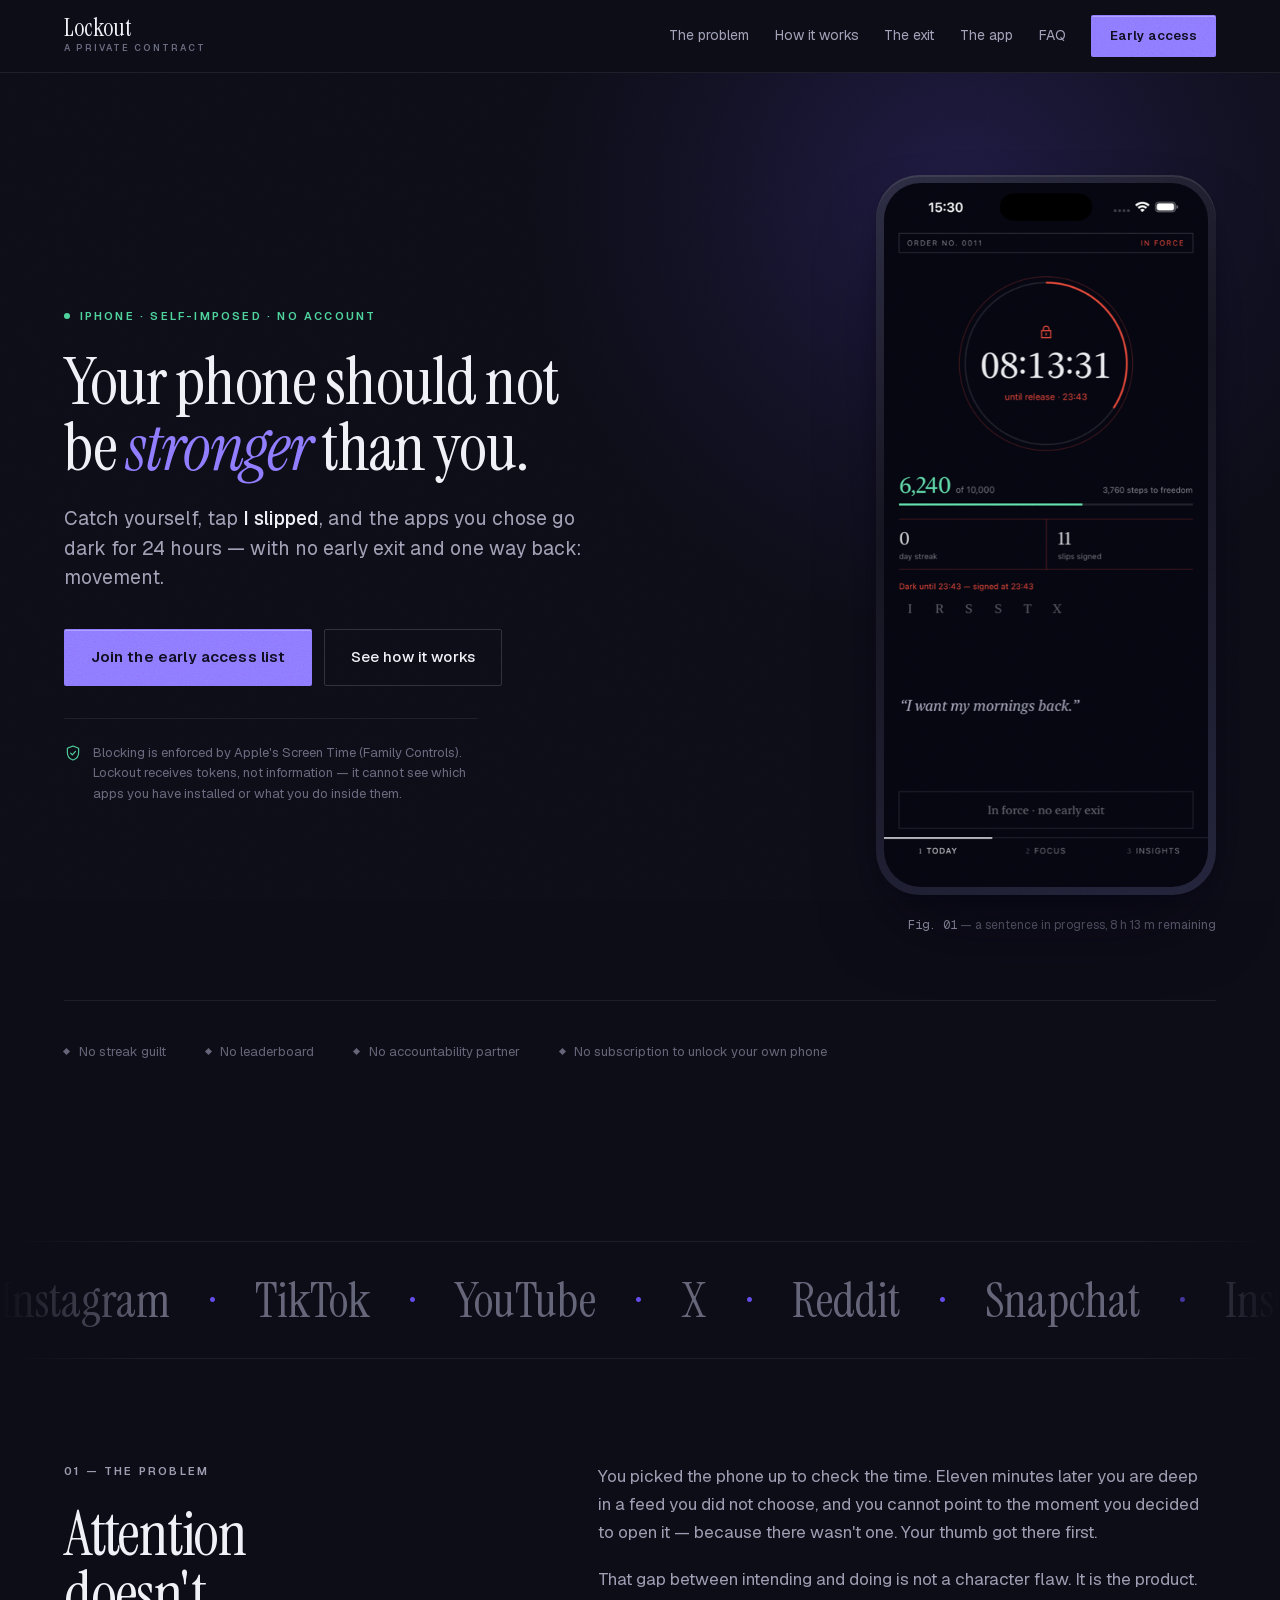
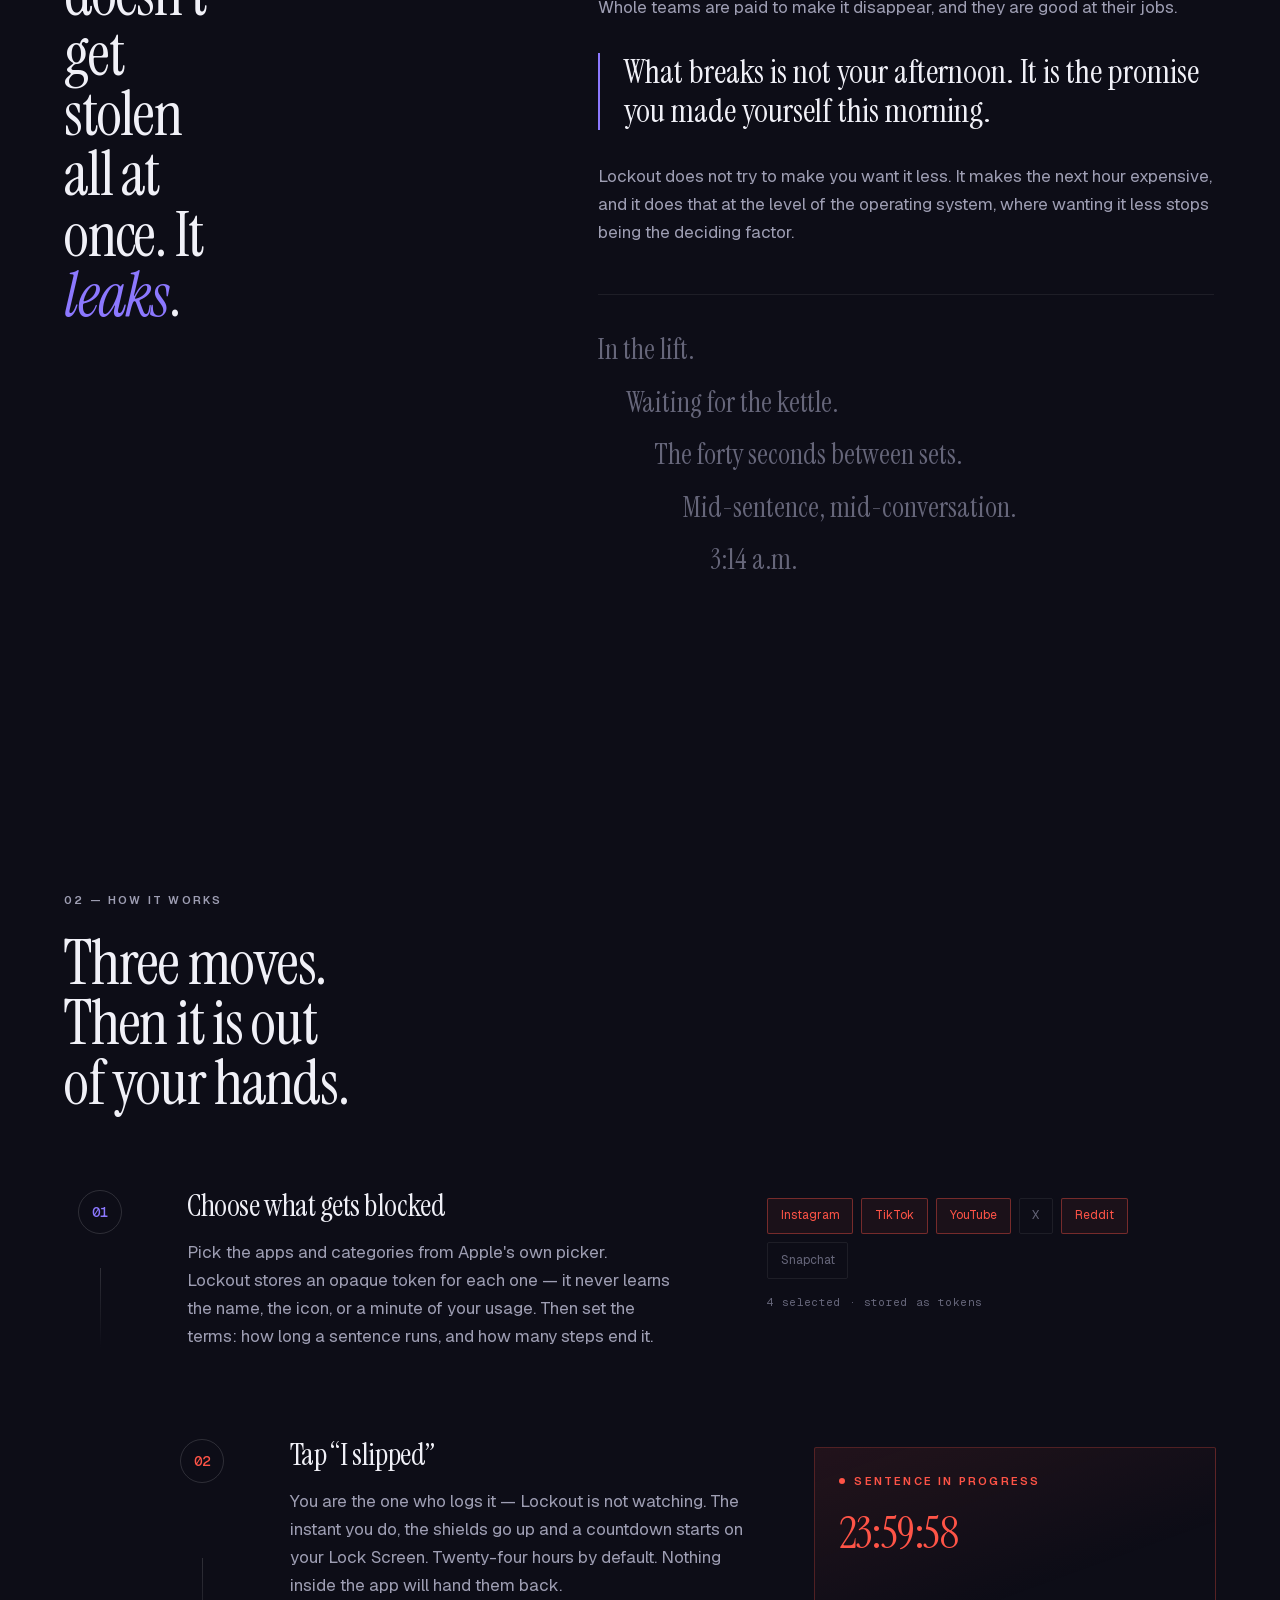
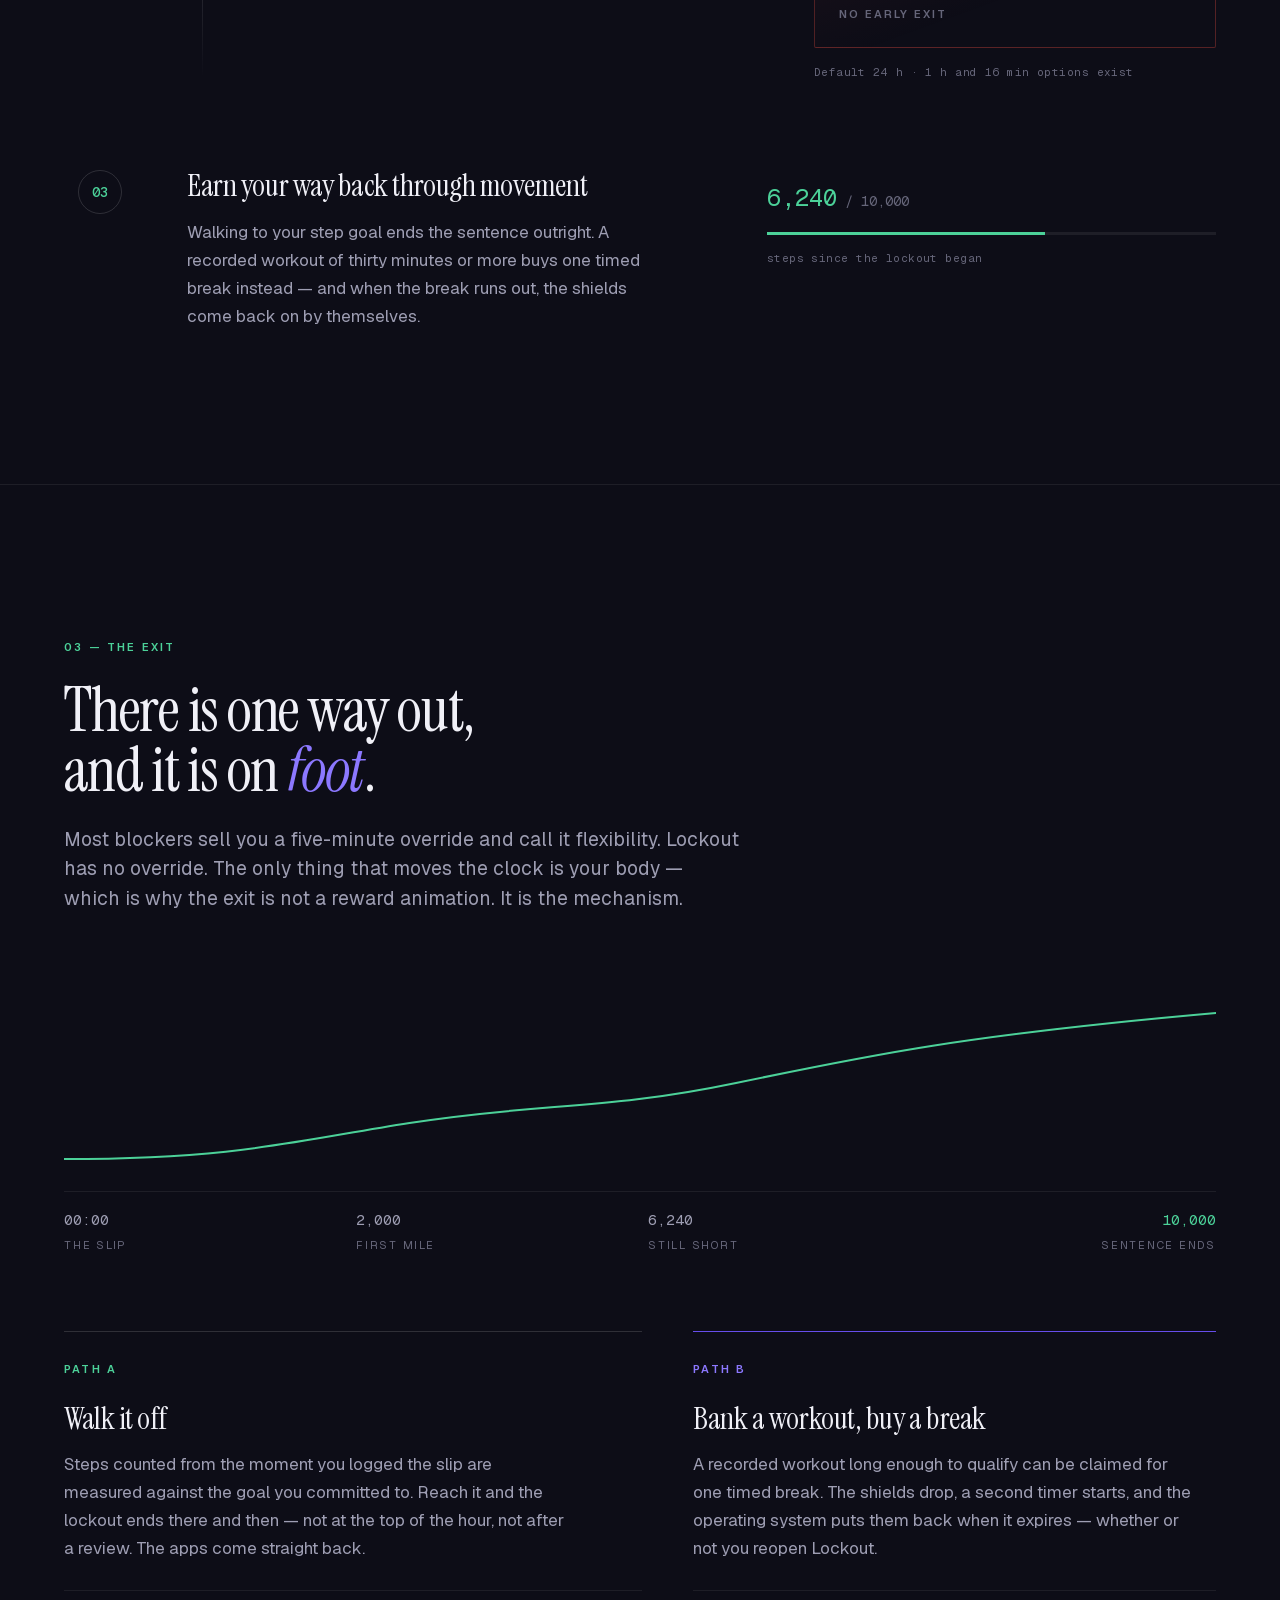
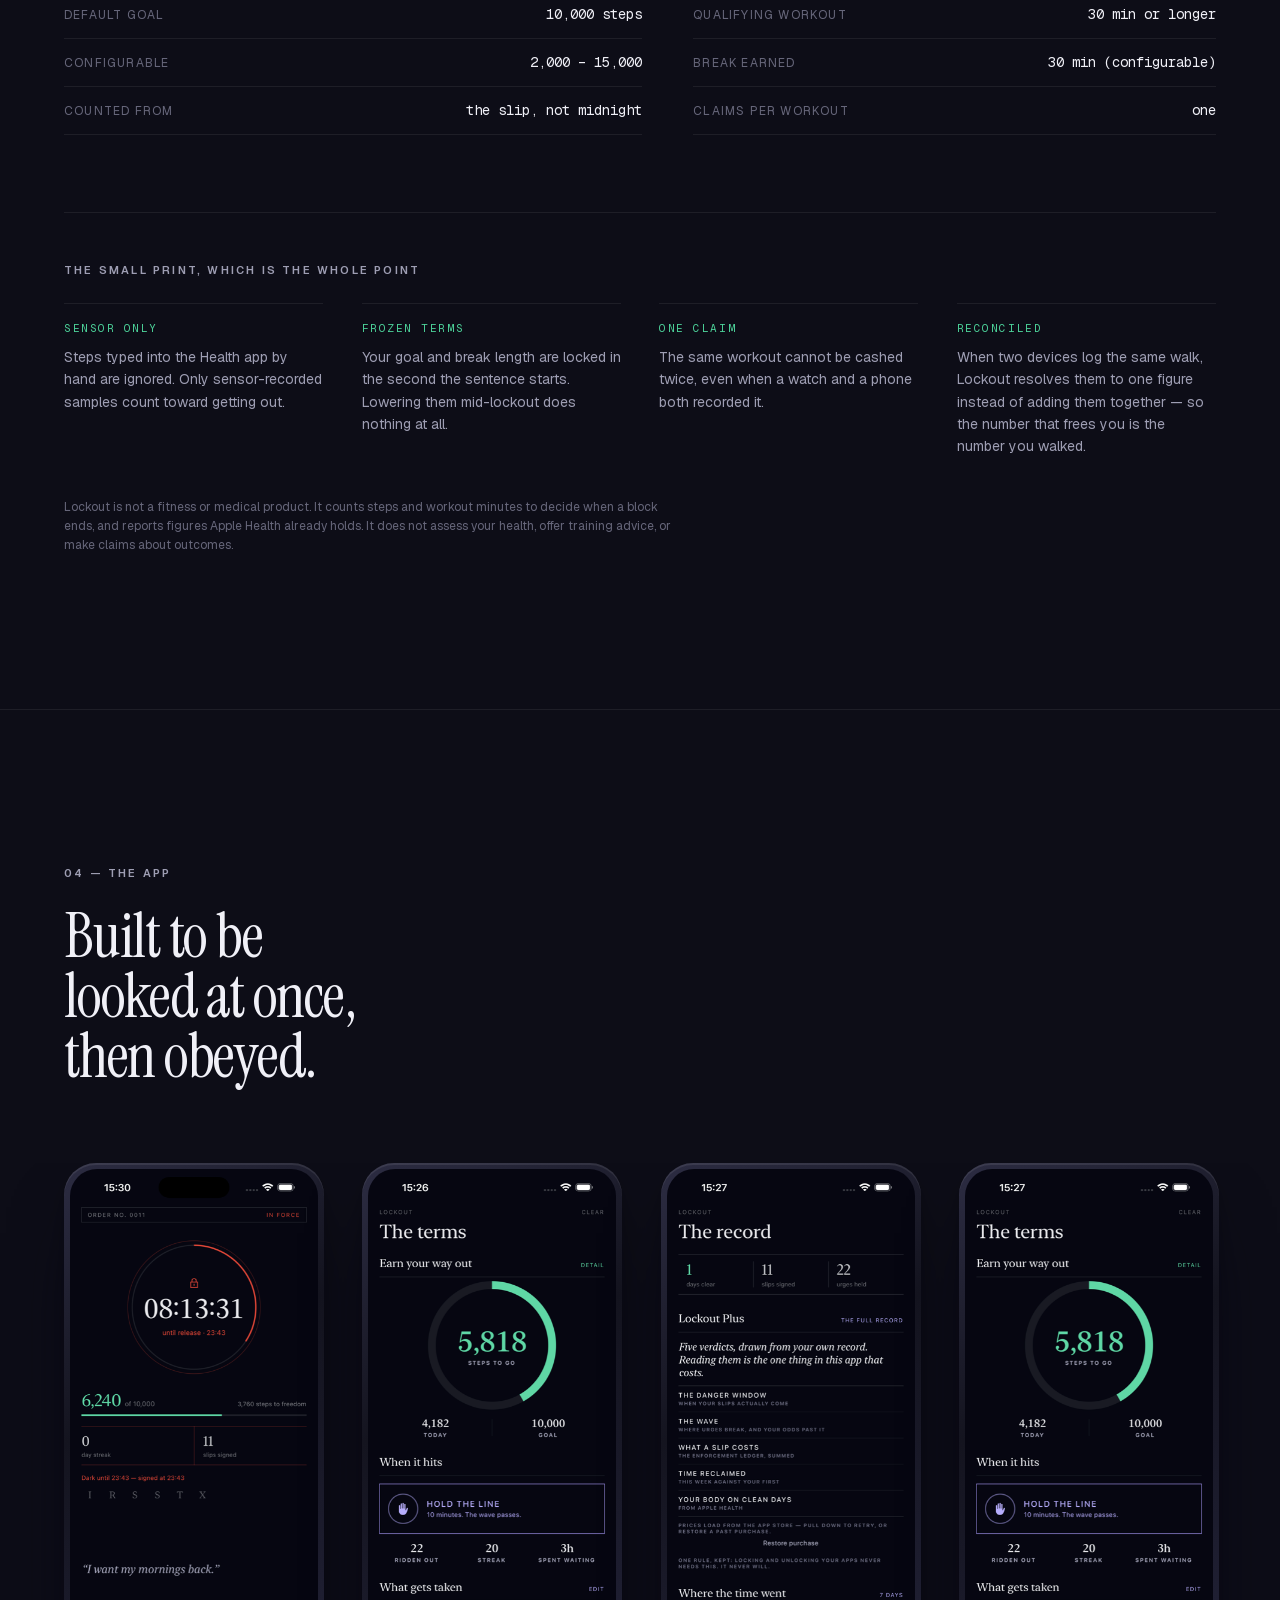
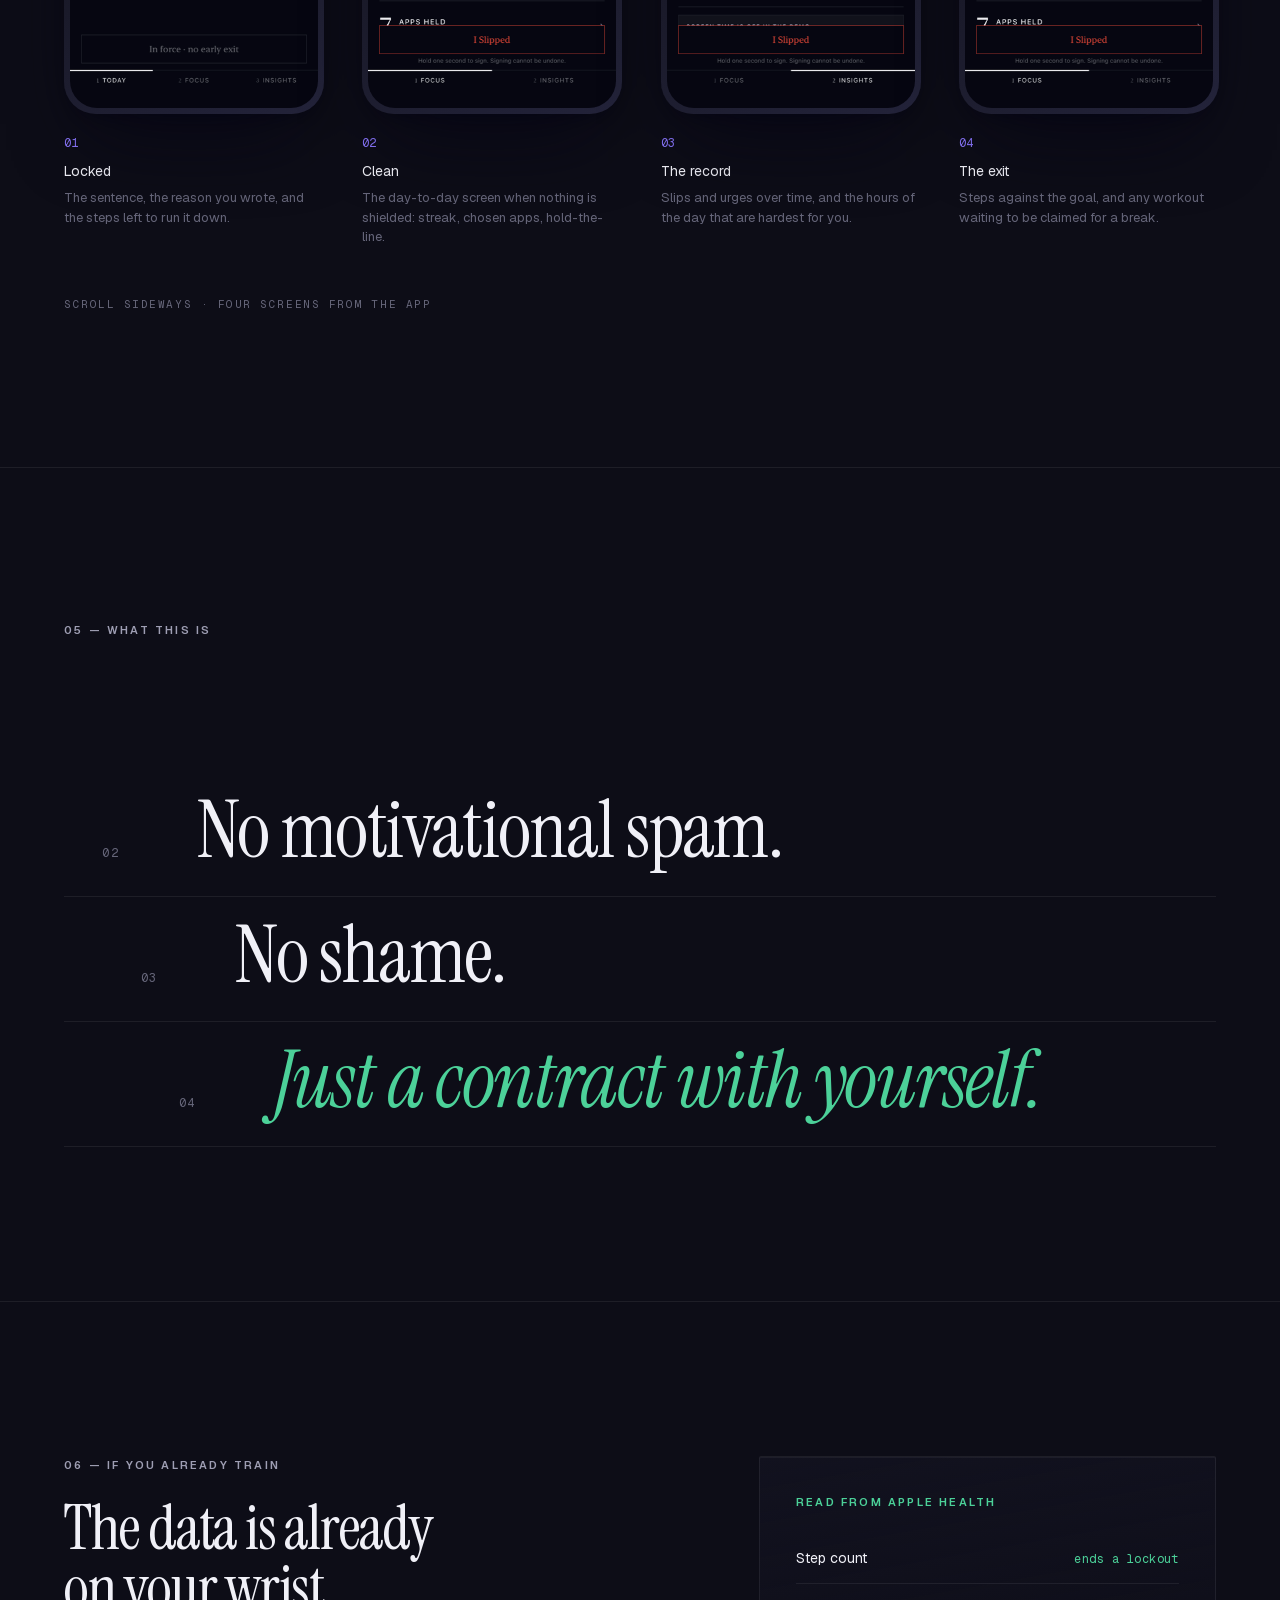
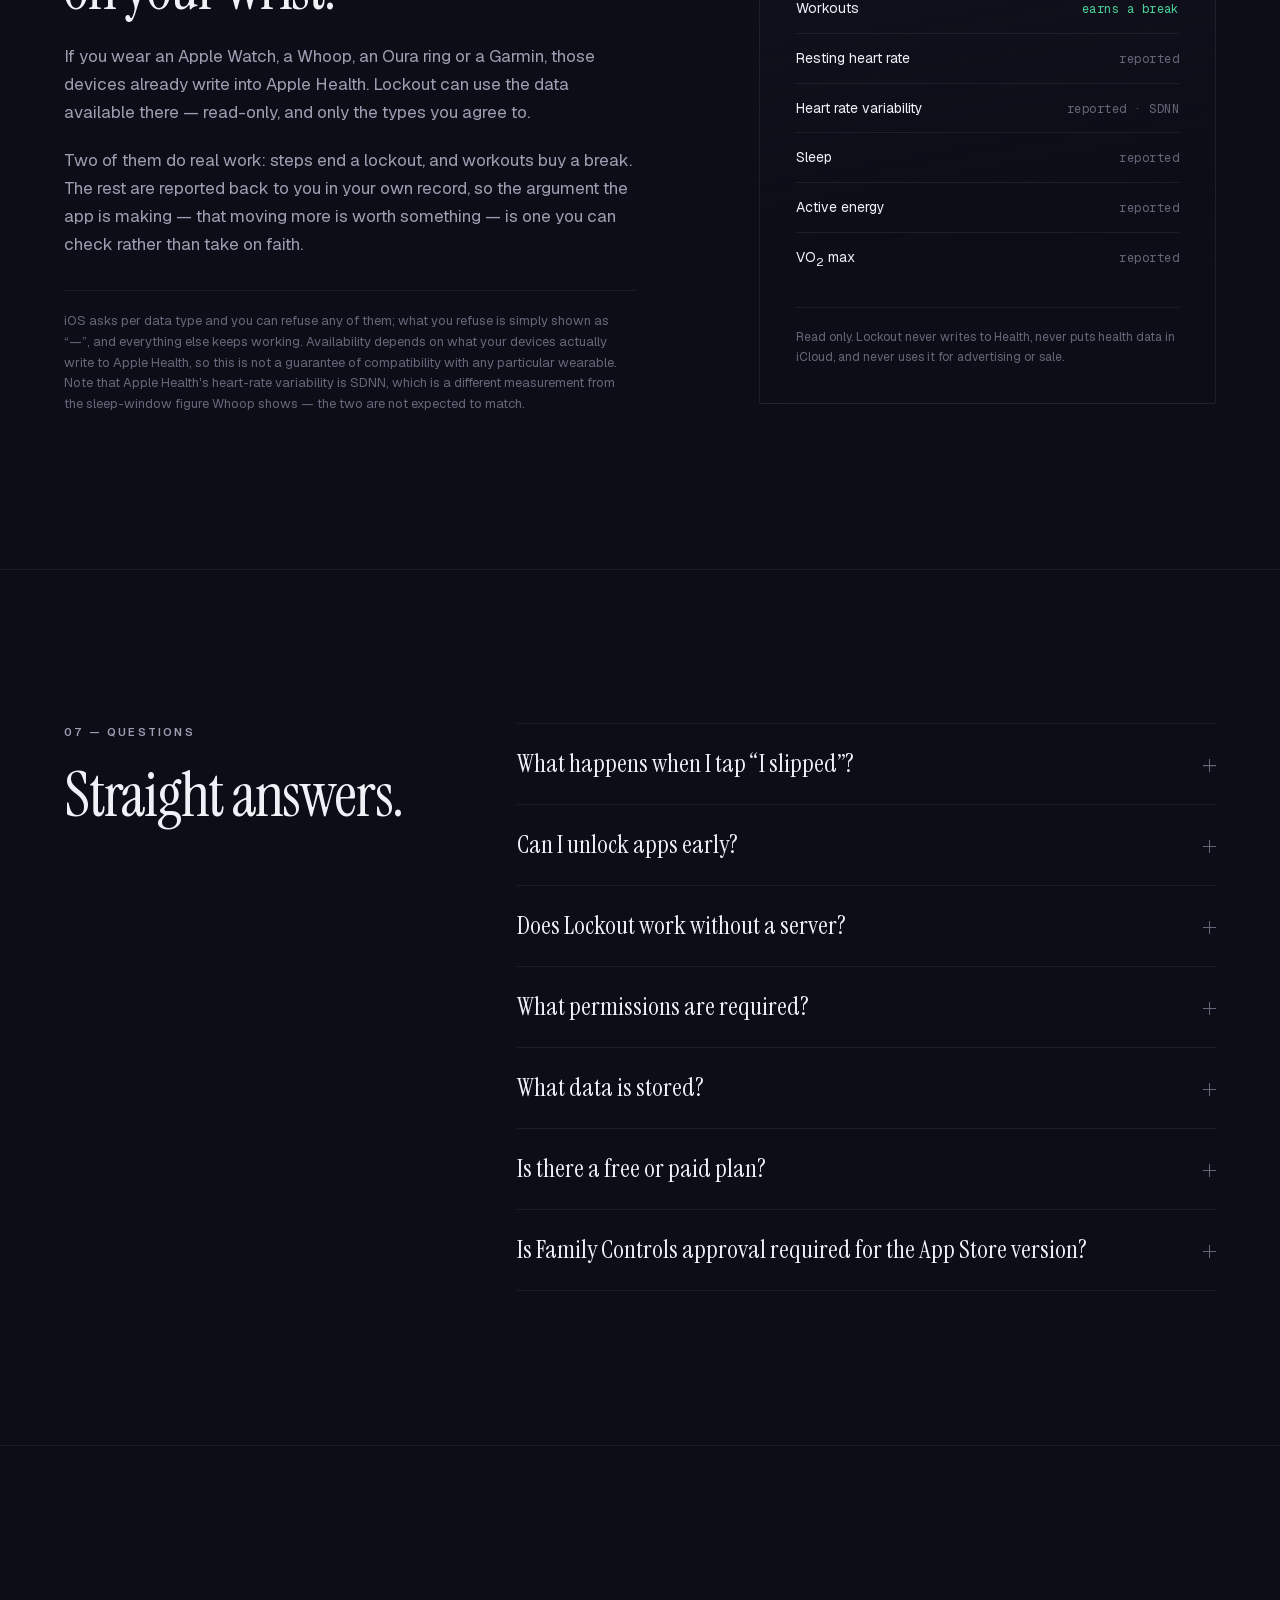
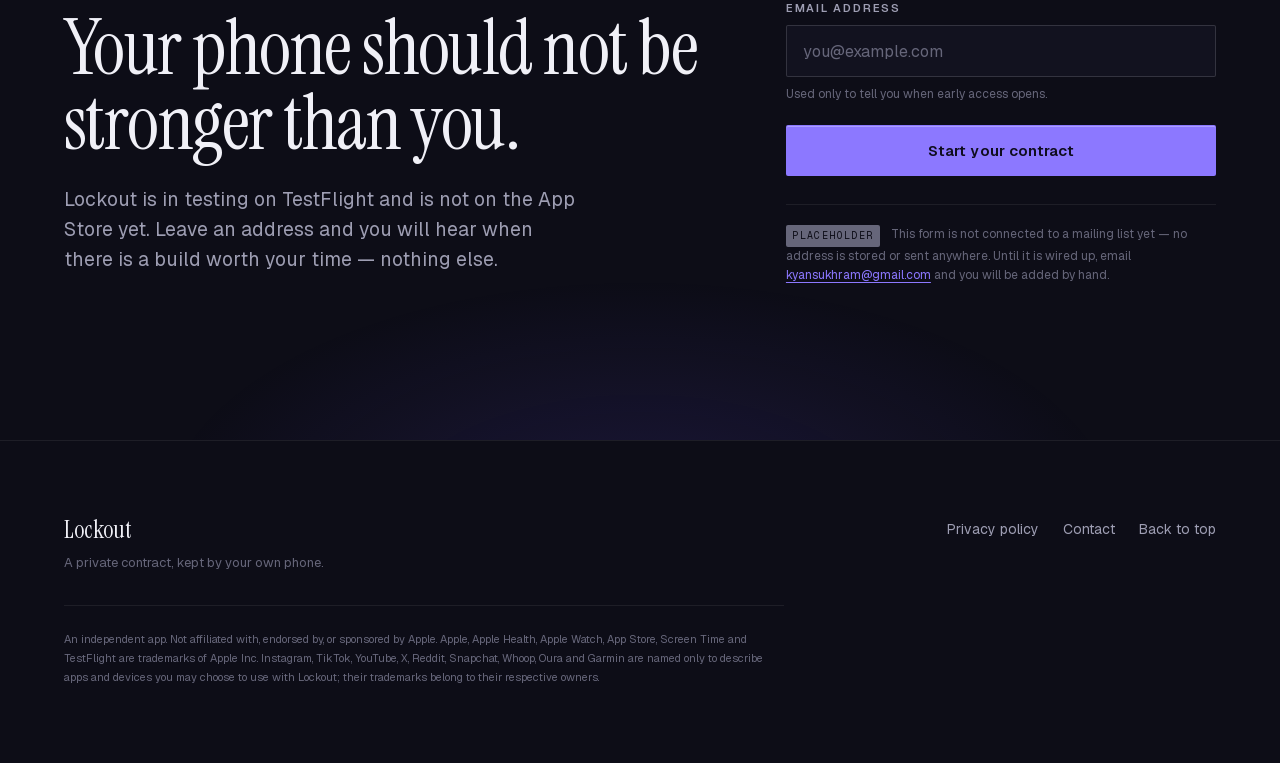
==== commit 24071a32: "fix hero screenshot (remove stale DEMO-badged image)" ====
--- a/index.html
+++ b/index.html
@@ -112,13 +112,13 @@
         <div class="device" data-float>
           <div class="device__frame">
             <img class="device__screen"
-                 src="assets/img/screen-lockout.png"
-                 width="460" height="1000" fetchpriority="high" decoding="async"
-                 alt="Lockout running on iPhone during an active lockout: a countdown reading 08:12:51, the line “No early exit”, the user's own note “I want my mornings back”, seven shielded apps, and a step counter reading 0 of 10,000.">
+                 src="assets/img/screen-locked.png"
+                 width="414" height="900" fetchpriority="high" decoding="async"
+                 alt="Lockout running on iPhone during an active lockout: a red countdown reading 08:13:31, the line “no early exit”, the user's own note “I want my mornings back”, and a step meter counting down the way out.">
           </div>
         </div>
         <p class="device__caption">
-          <span class="mono">Fig. 01</span> — a sentence in progress, 8 h 12 m remaining
+          <span class="mono">Fig. 01</span> — a sentence in progress, 8 h 13 m remaining
         </p>
       </div>
 
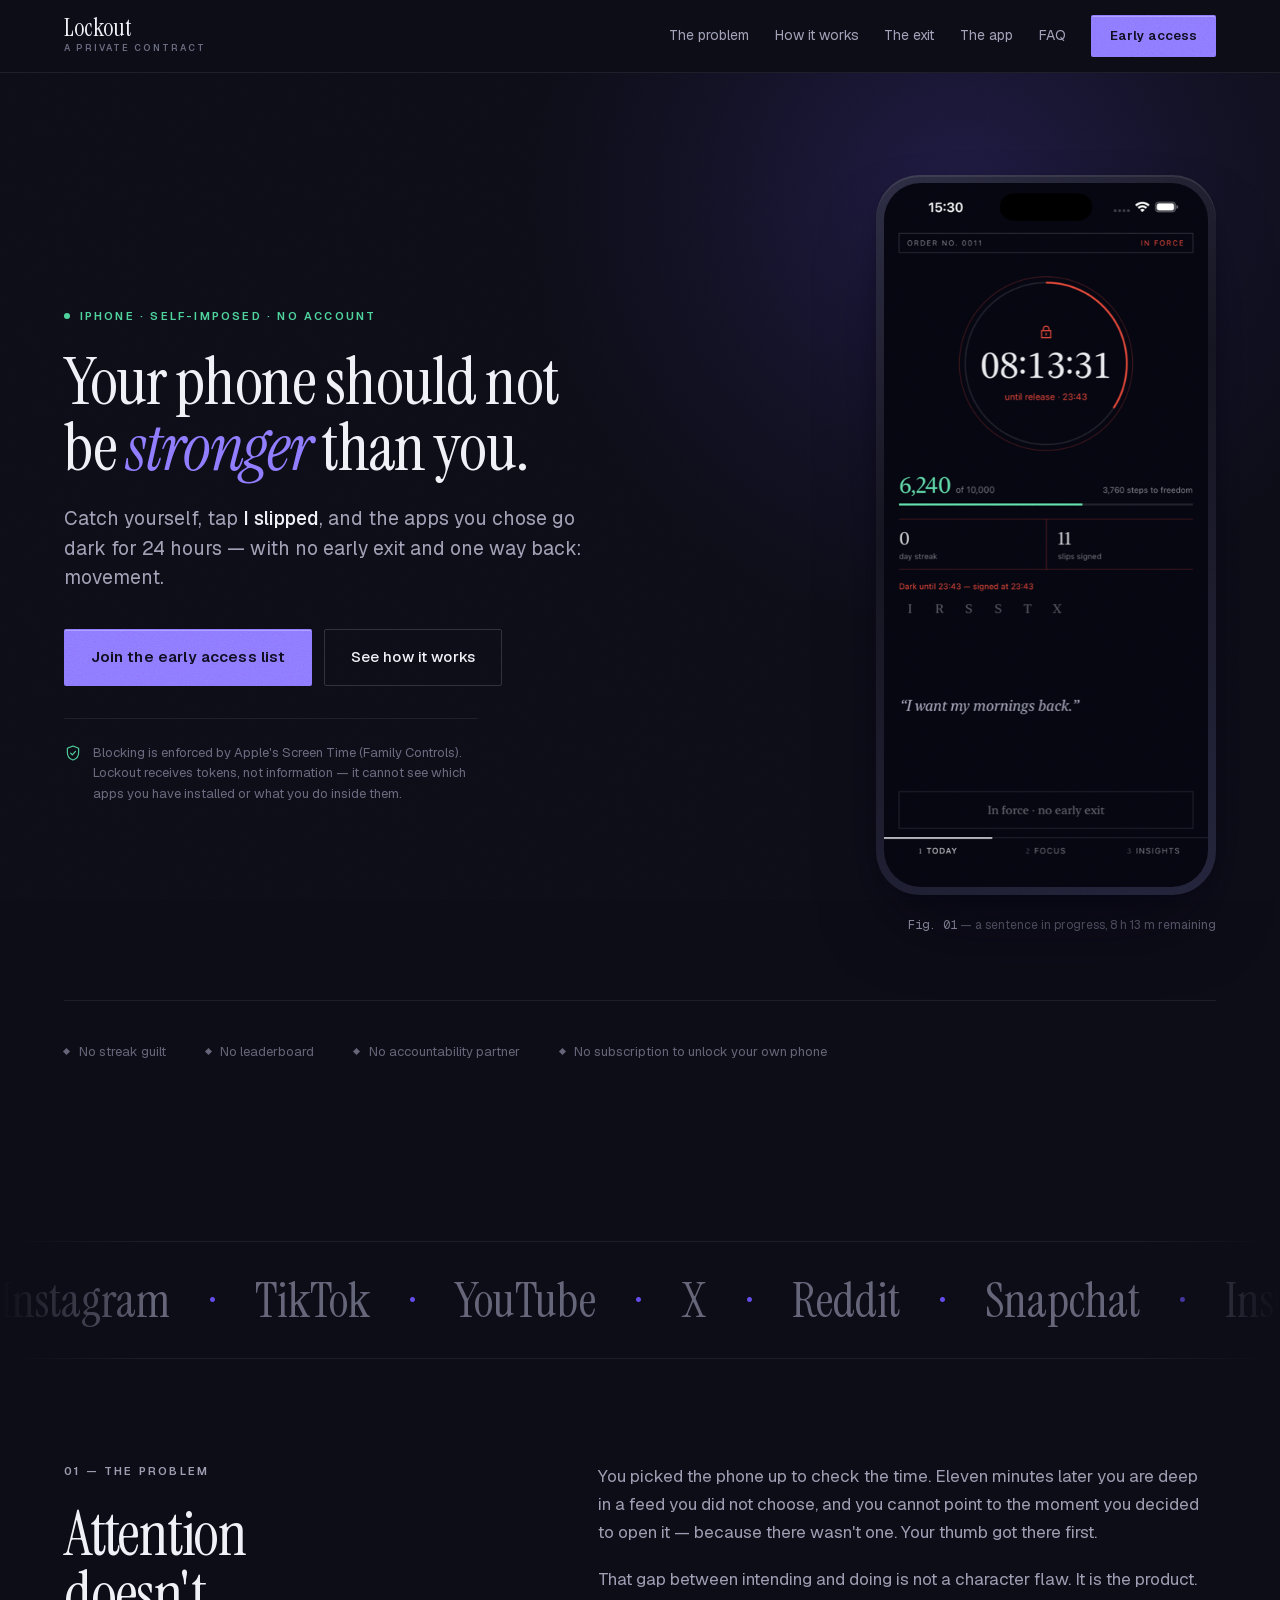
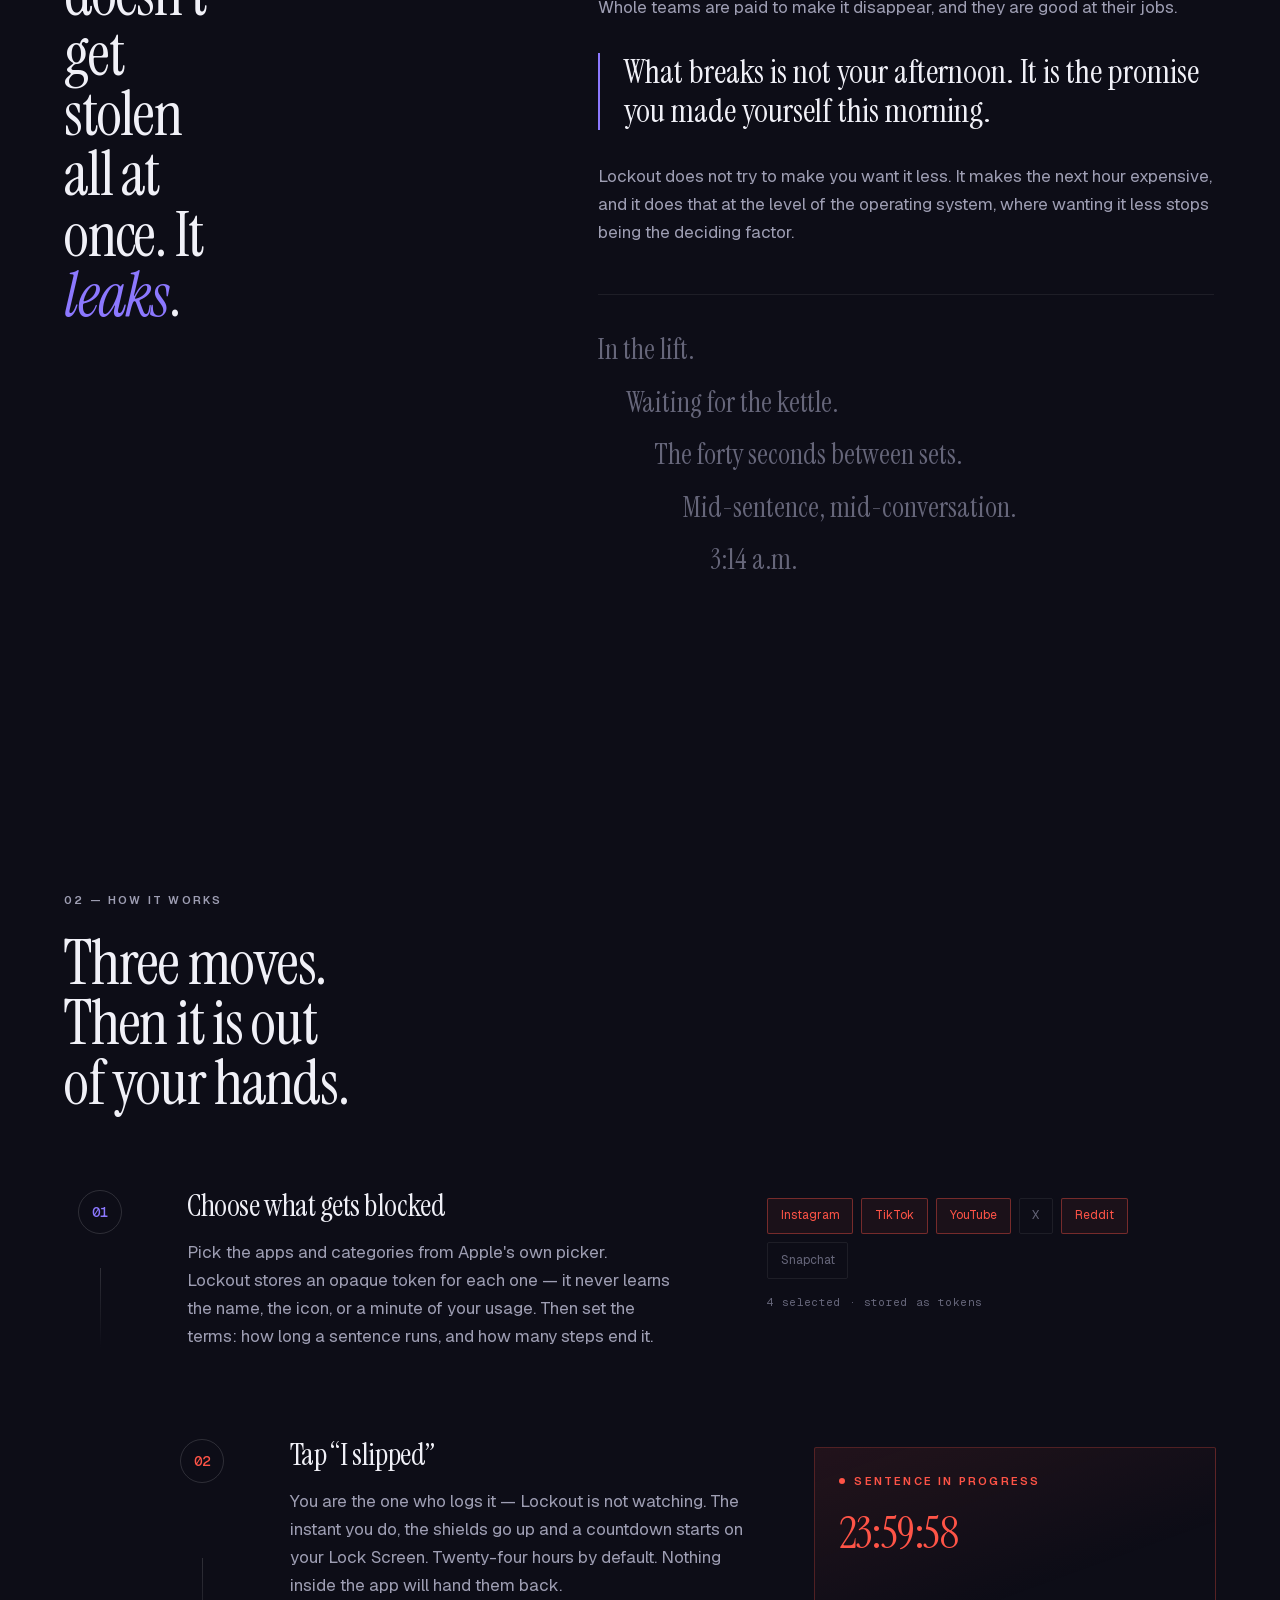
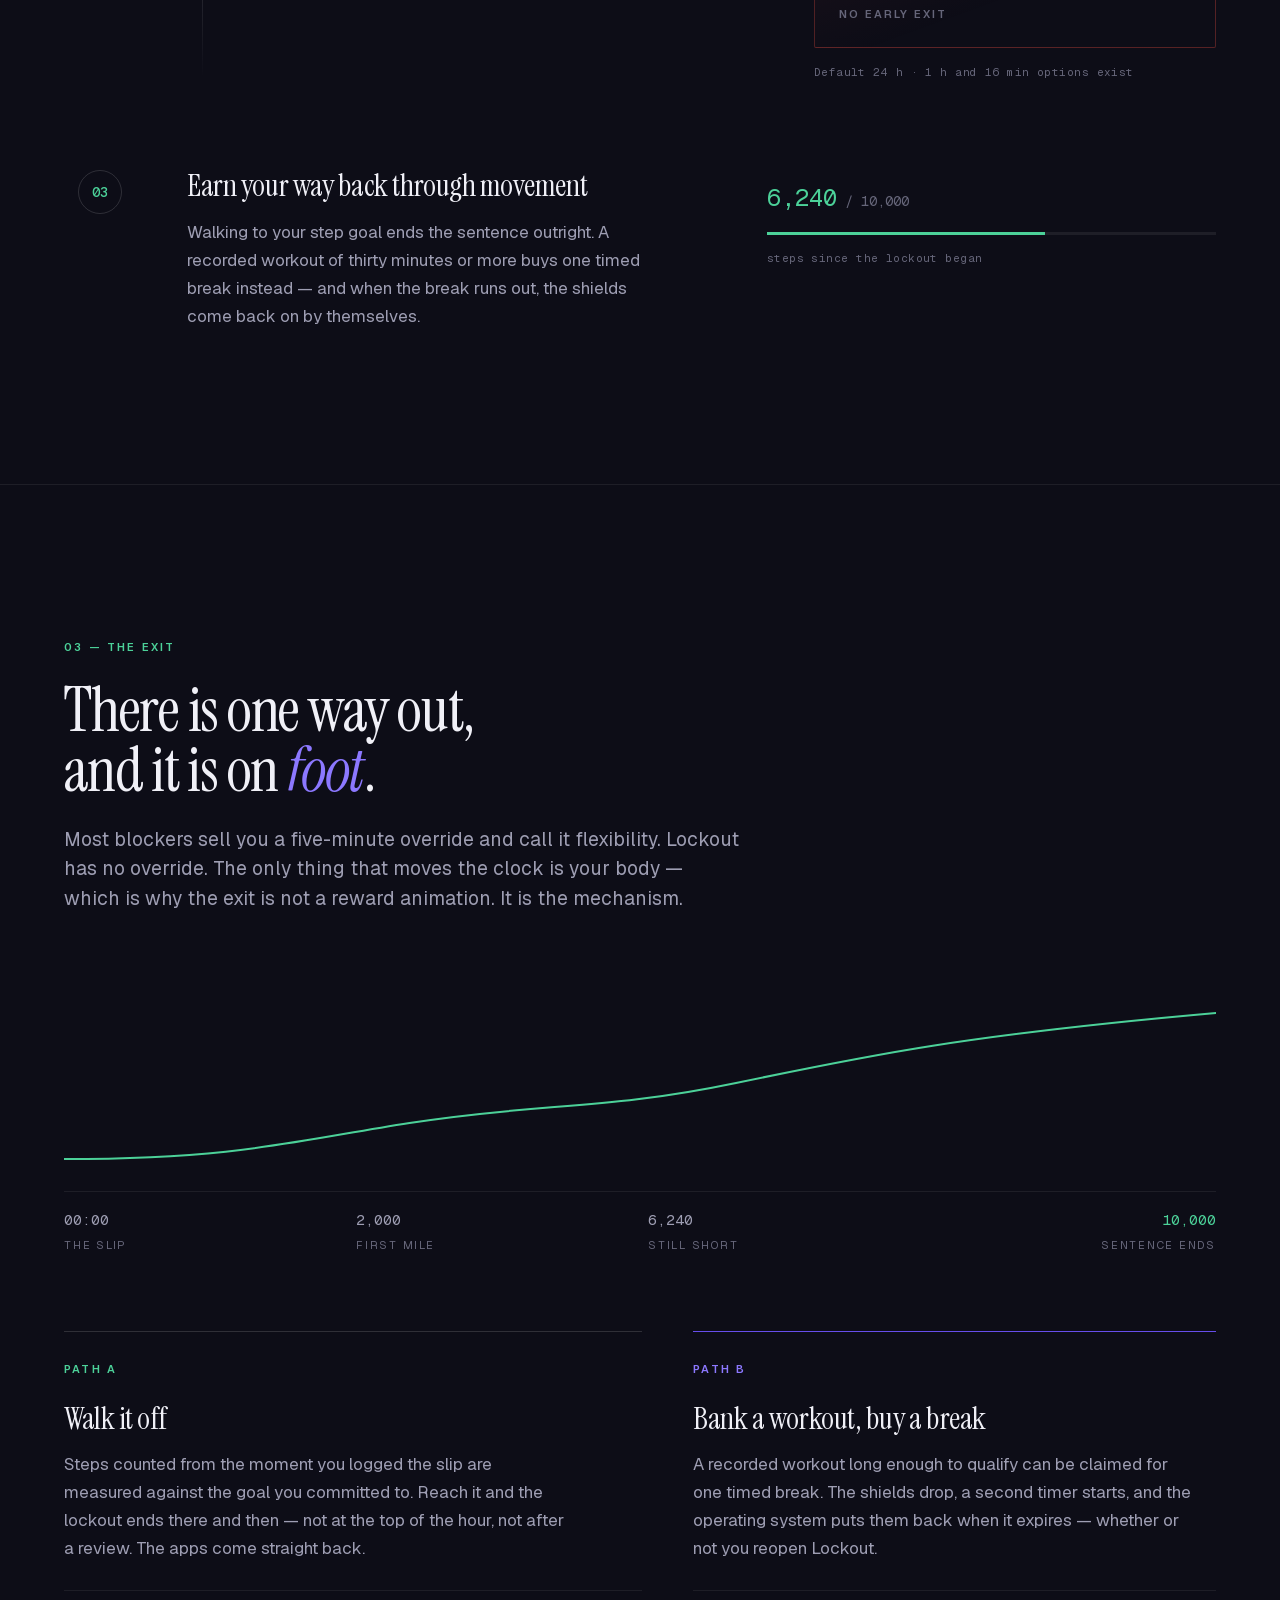
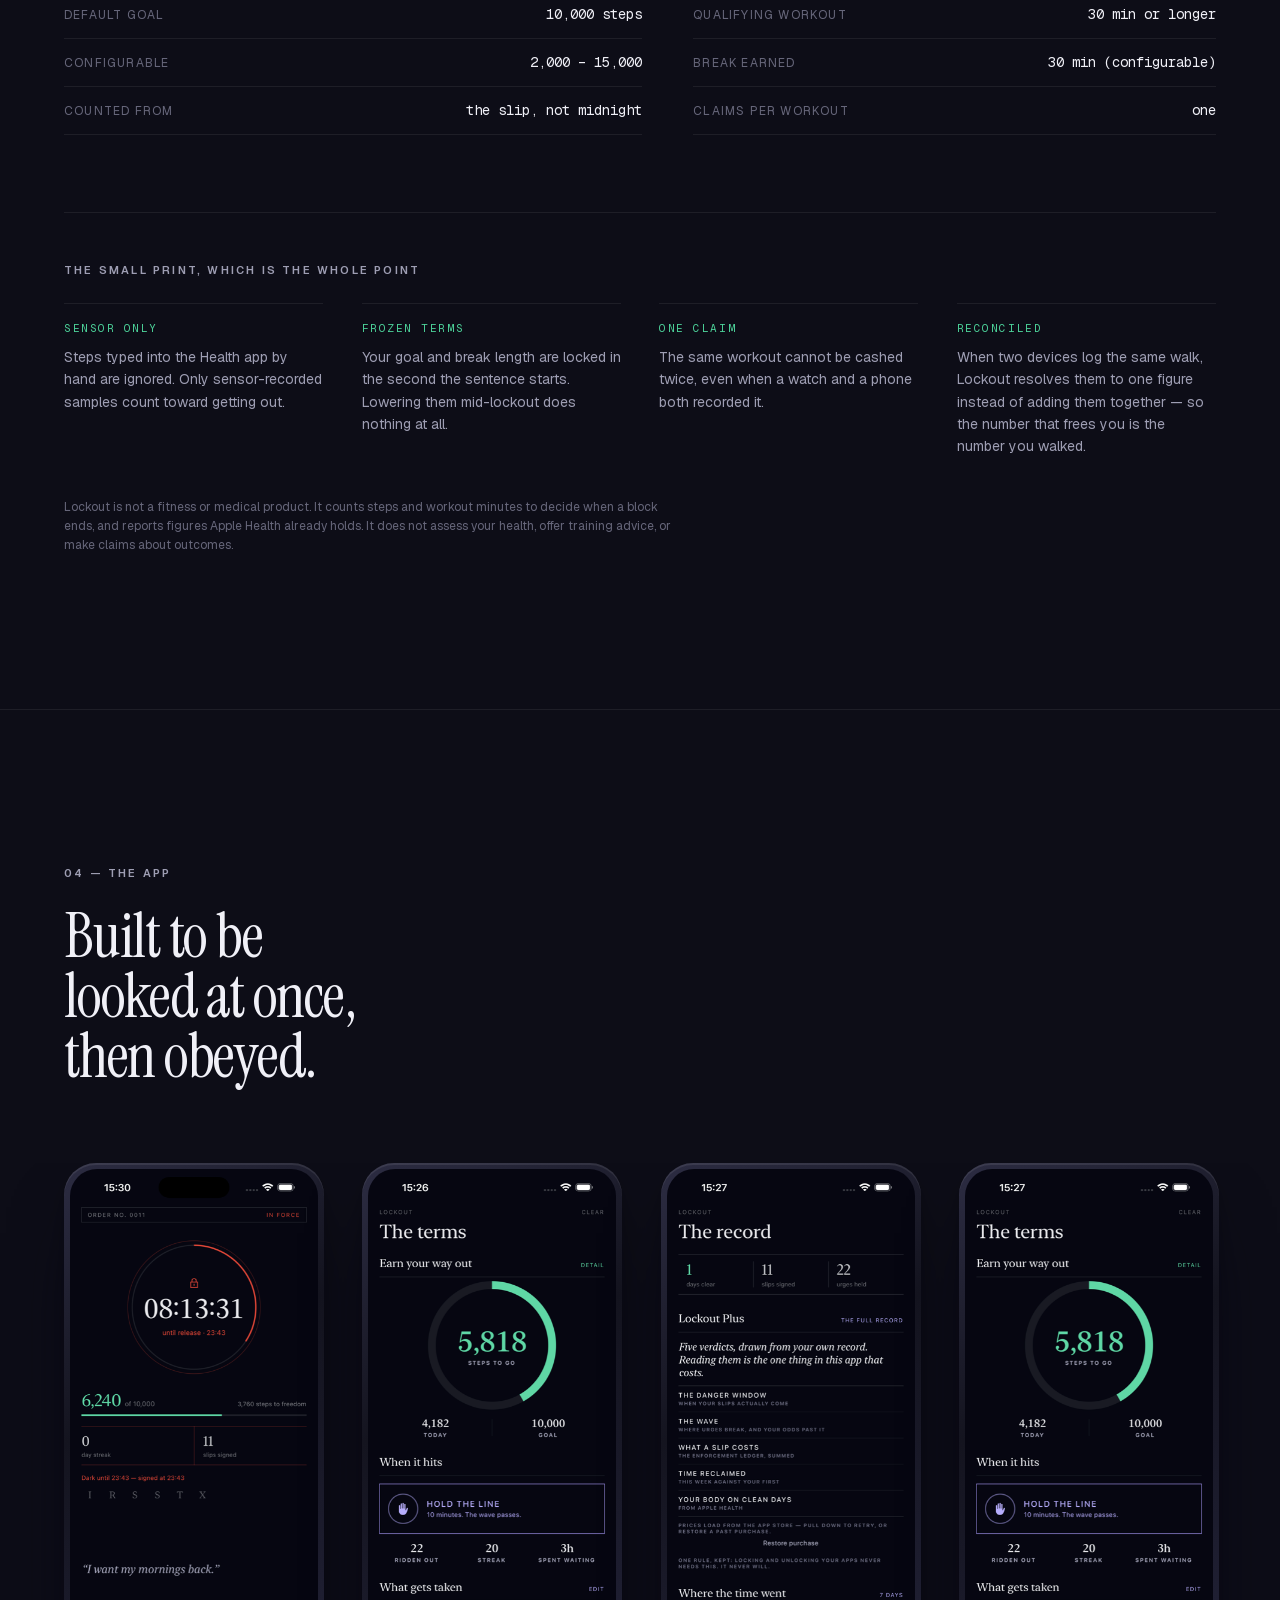
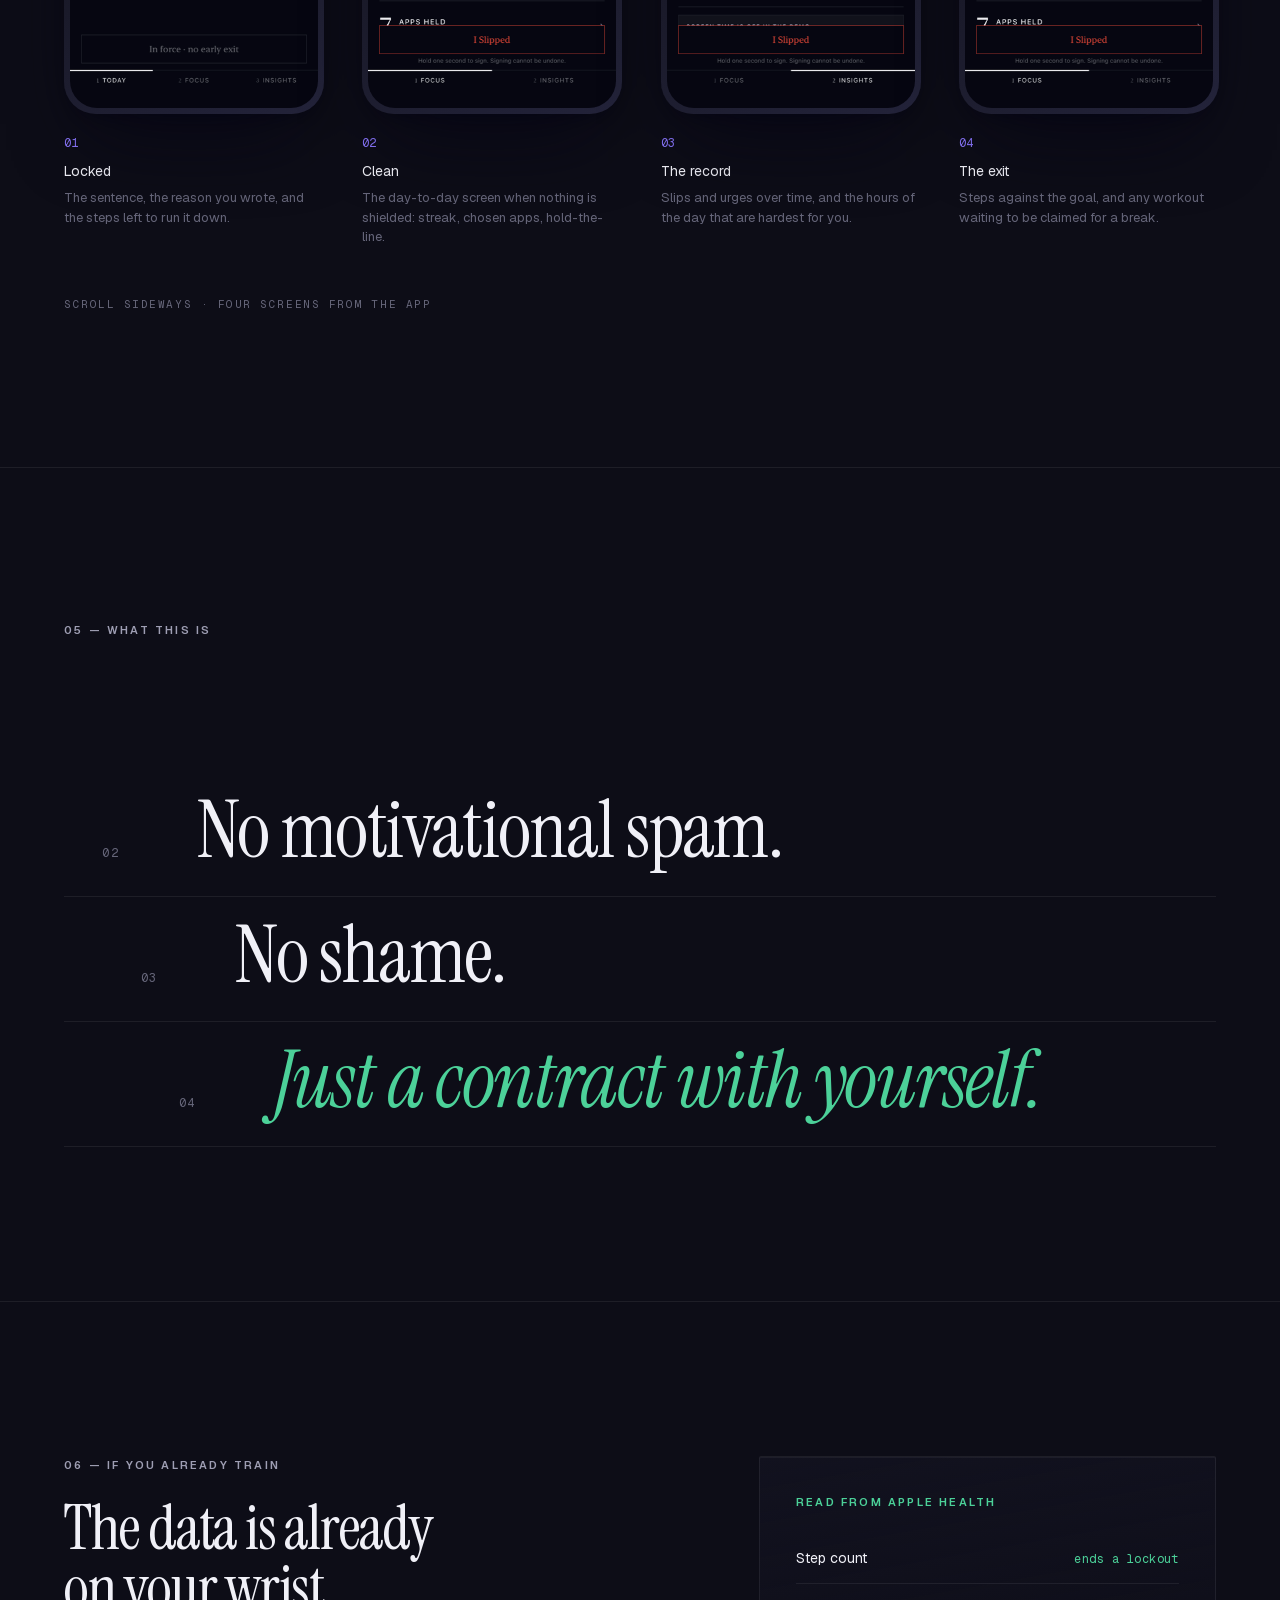
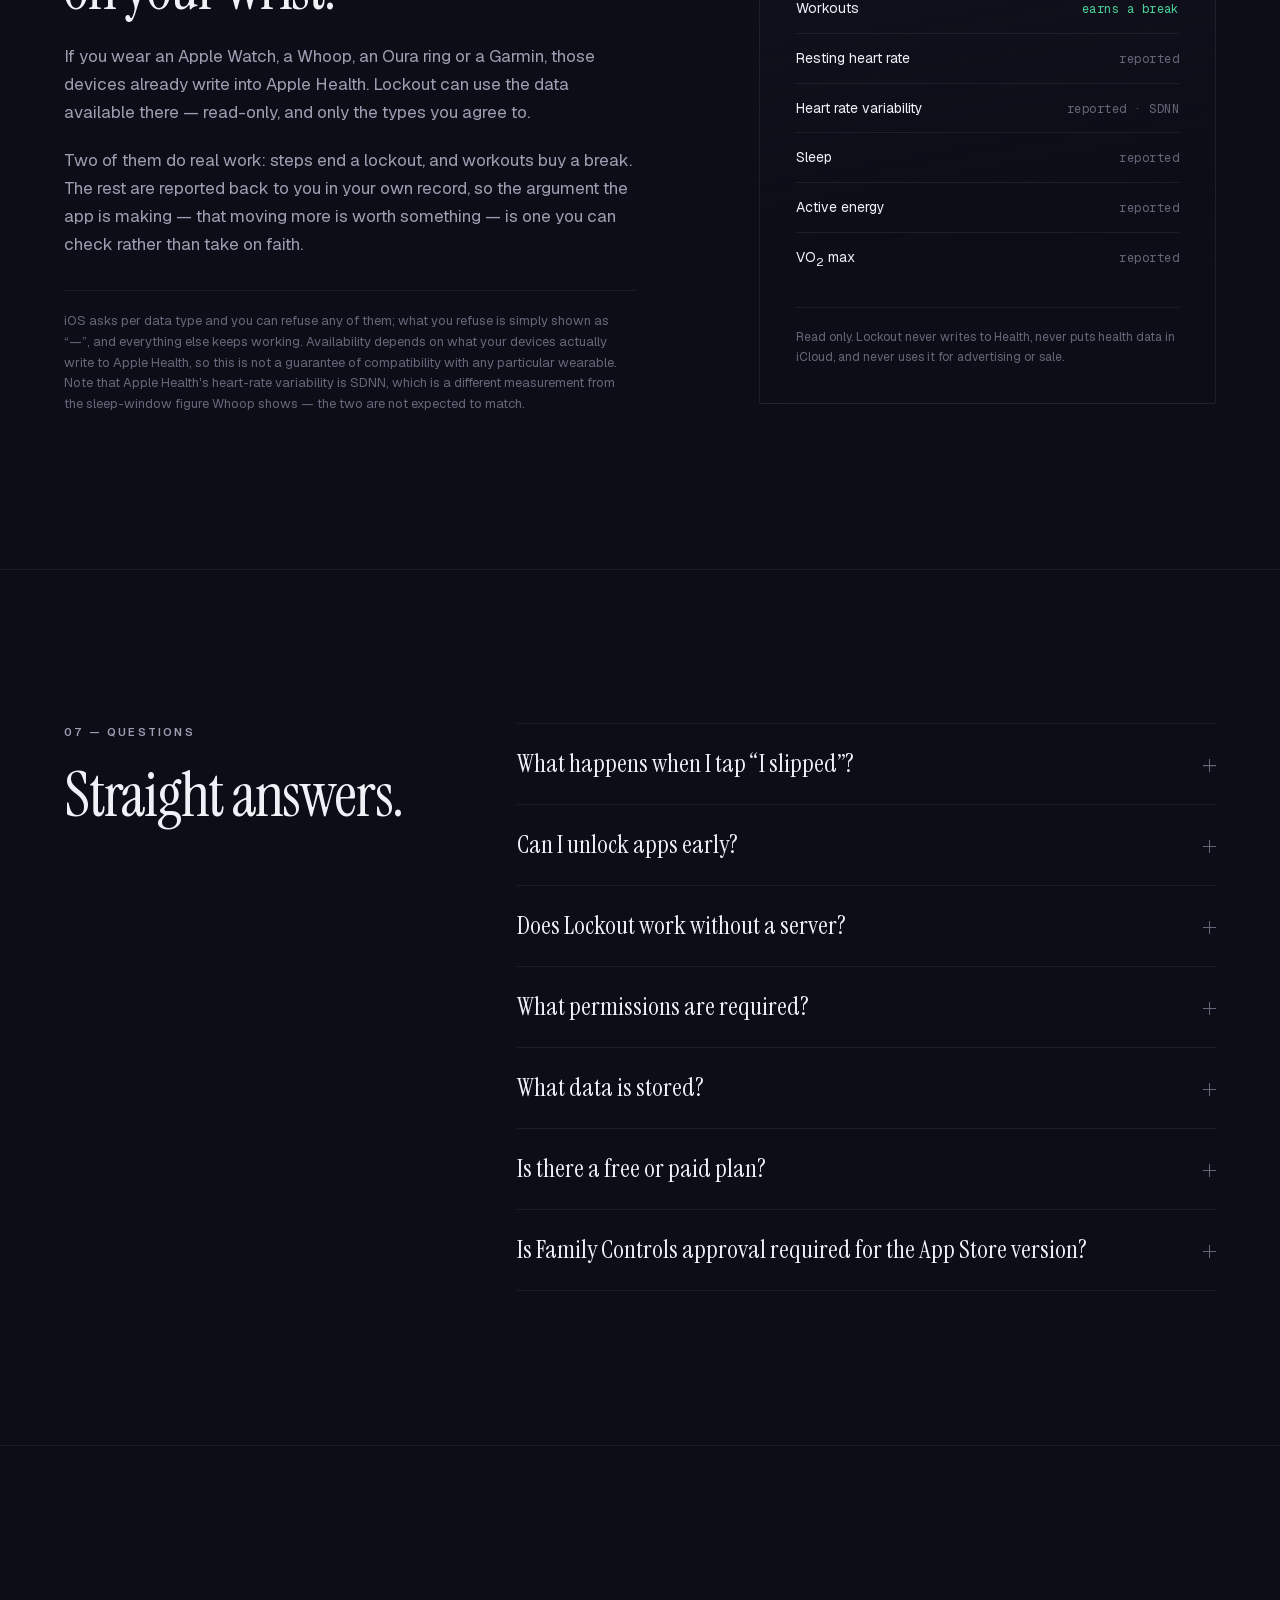
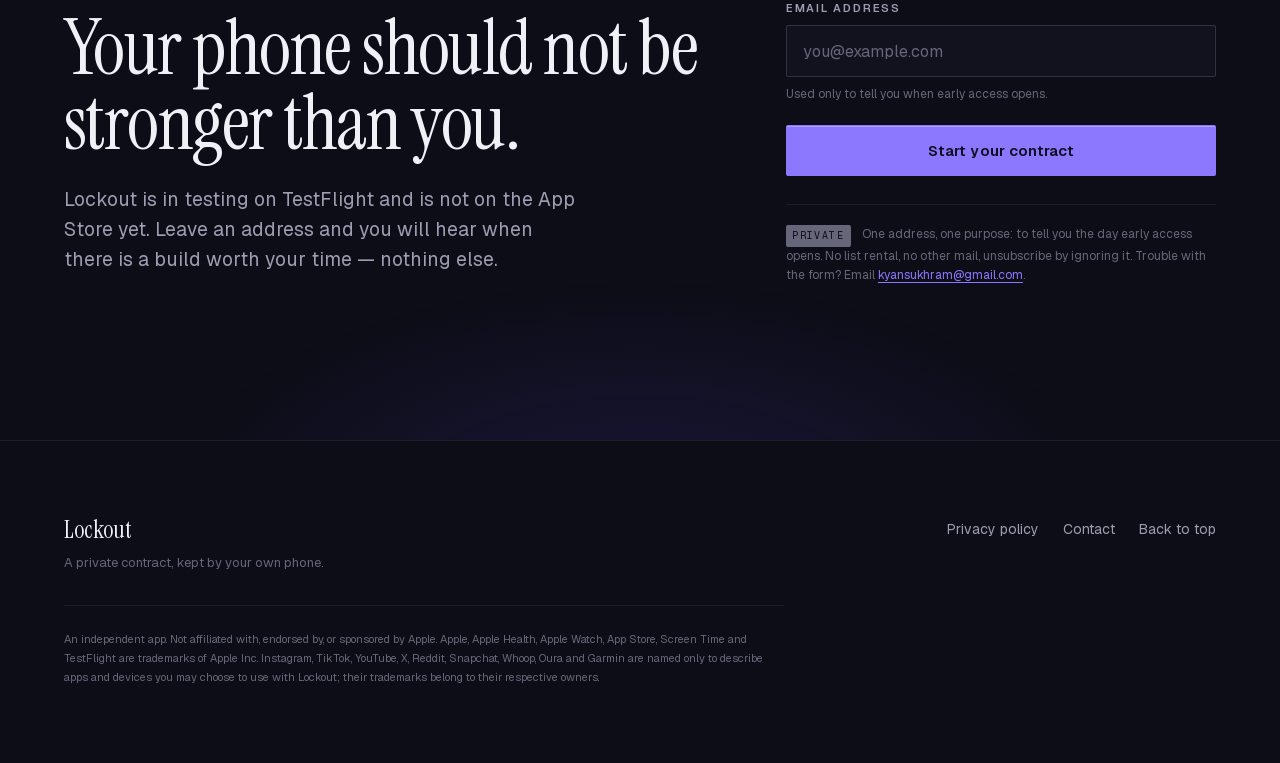
==== commit a3f422eb: "wire waitlist to formsubmit" ====
--- a/index.html
+++ b/index.html
@@ -635,7 +635,7 @@
       <div class="join__form">
         <!-- No backend is wired up. The handler in main.js explains that in the UI
              rather than faking a success state. -->
-        <form id="waitlist" novalidate data-endpoint="">
+        <form id="waitlist" novalidate data-endpoint="https://formsubmit.co/ajax/kyansukhram@gmail.com">
           <div class="field">
             <label for="email">Email address</label>
             <input id="email" name="email" type="email" inputmode="email"
@@ -654,11 +654,10 @@
           <p class="field__status" id="form-status" role="status" aria-live="polite" hidden></p>
 
           <p class="notconnected">
-            <span class="mono">Placeholder</span>
-            This form is not connected to a mailing list yet — no address is stored or sent
-            anywhere. Until it is wired up, email
-            <a href="mailto:kyansukhram@gmail.com?subject=Lockout%20early%20access">kyansukhram@gmail.com</a>
-            and you will be added by hand.
+            <span class="mono">Private</span>
+            One address, one purpose: to tell you the day early access opens. No list rental,
+            no other mail, unsubscribe by ignoring it. Trouble with the form? Email
+            <a href="mailto:kyansukhram@gmail.com?subject=Lockout%20early%20access">kyansukhram@gmail.com</a>.
           </p>
         </form>
       </div>
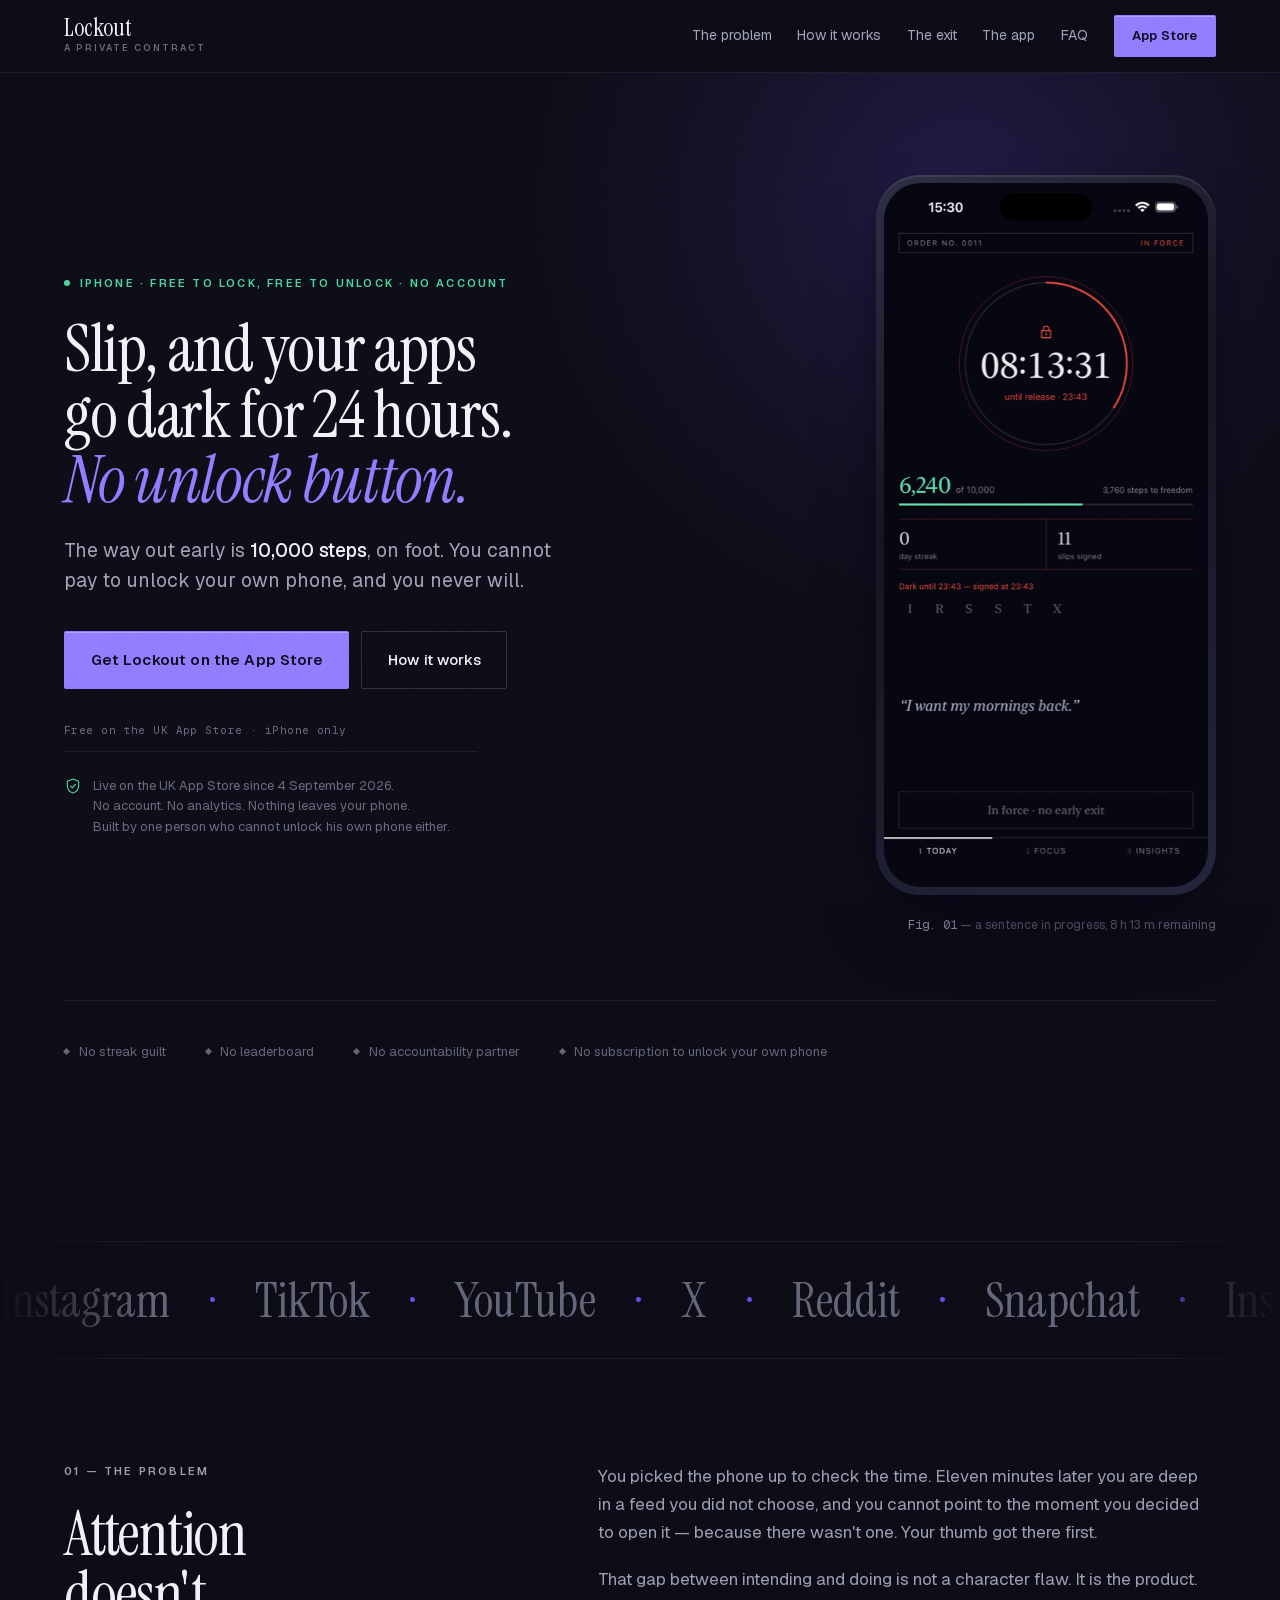
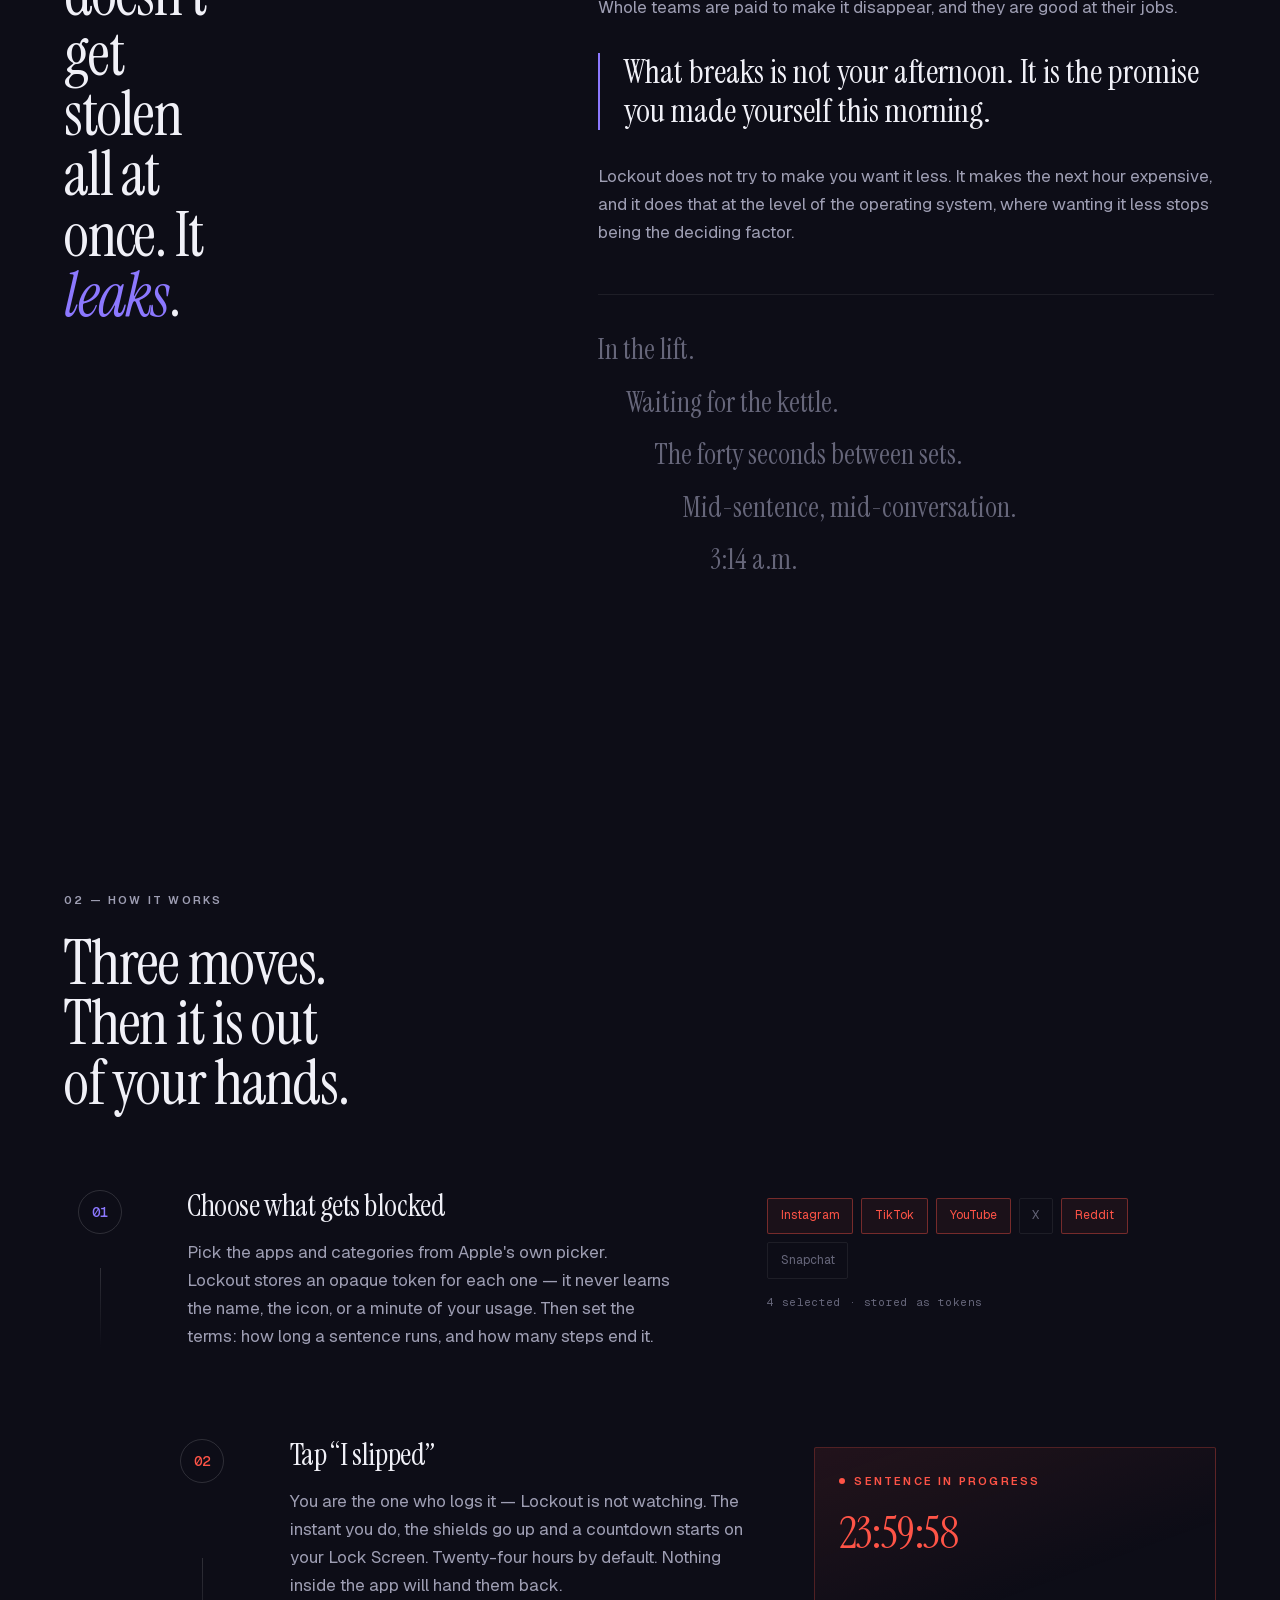
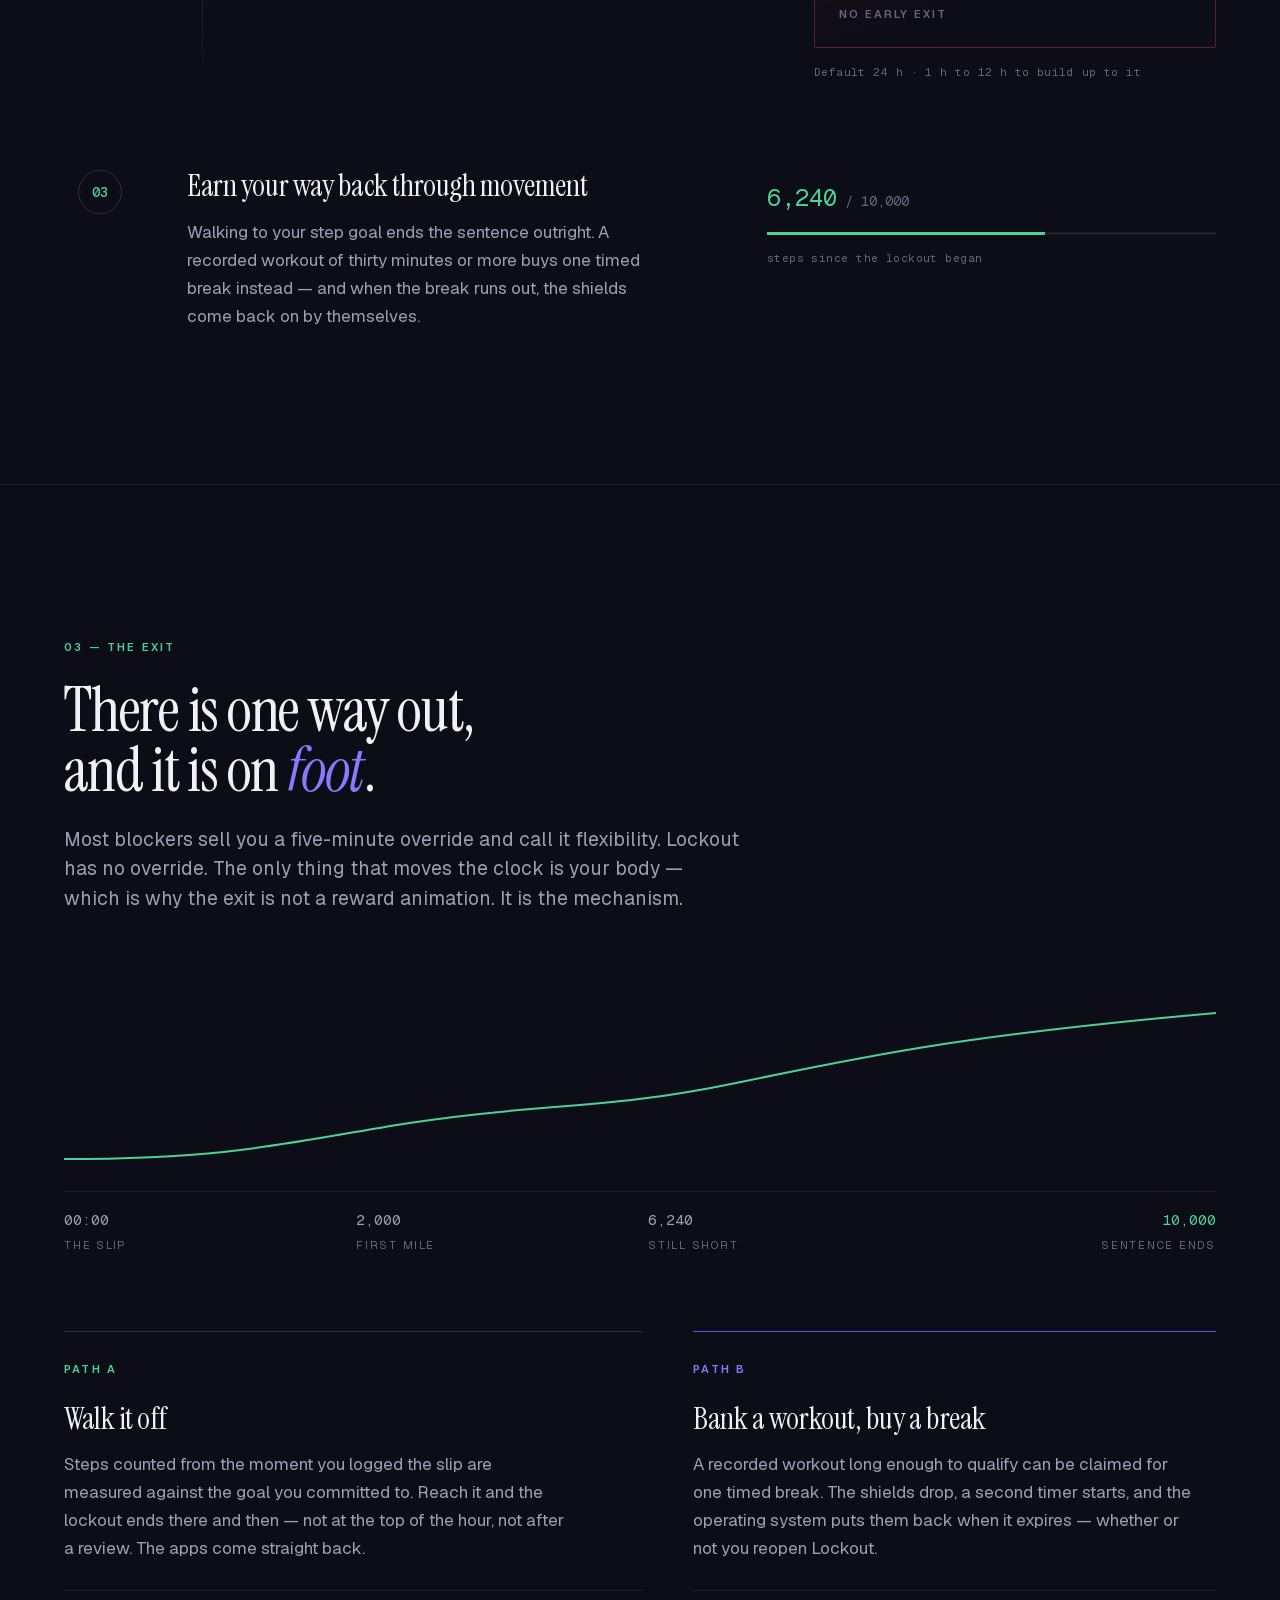
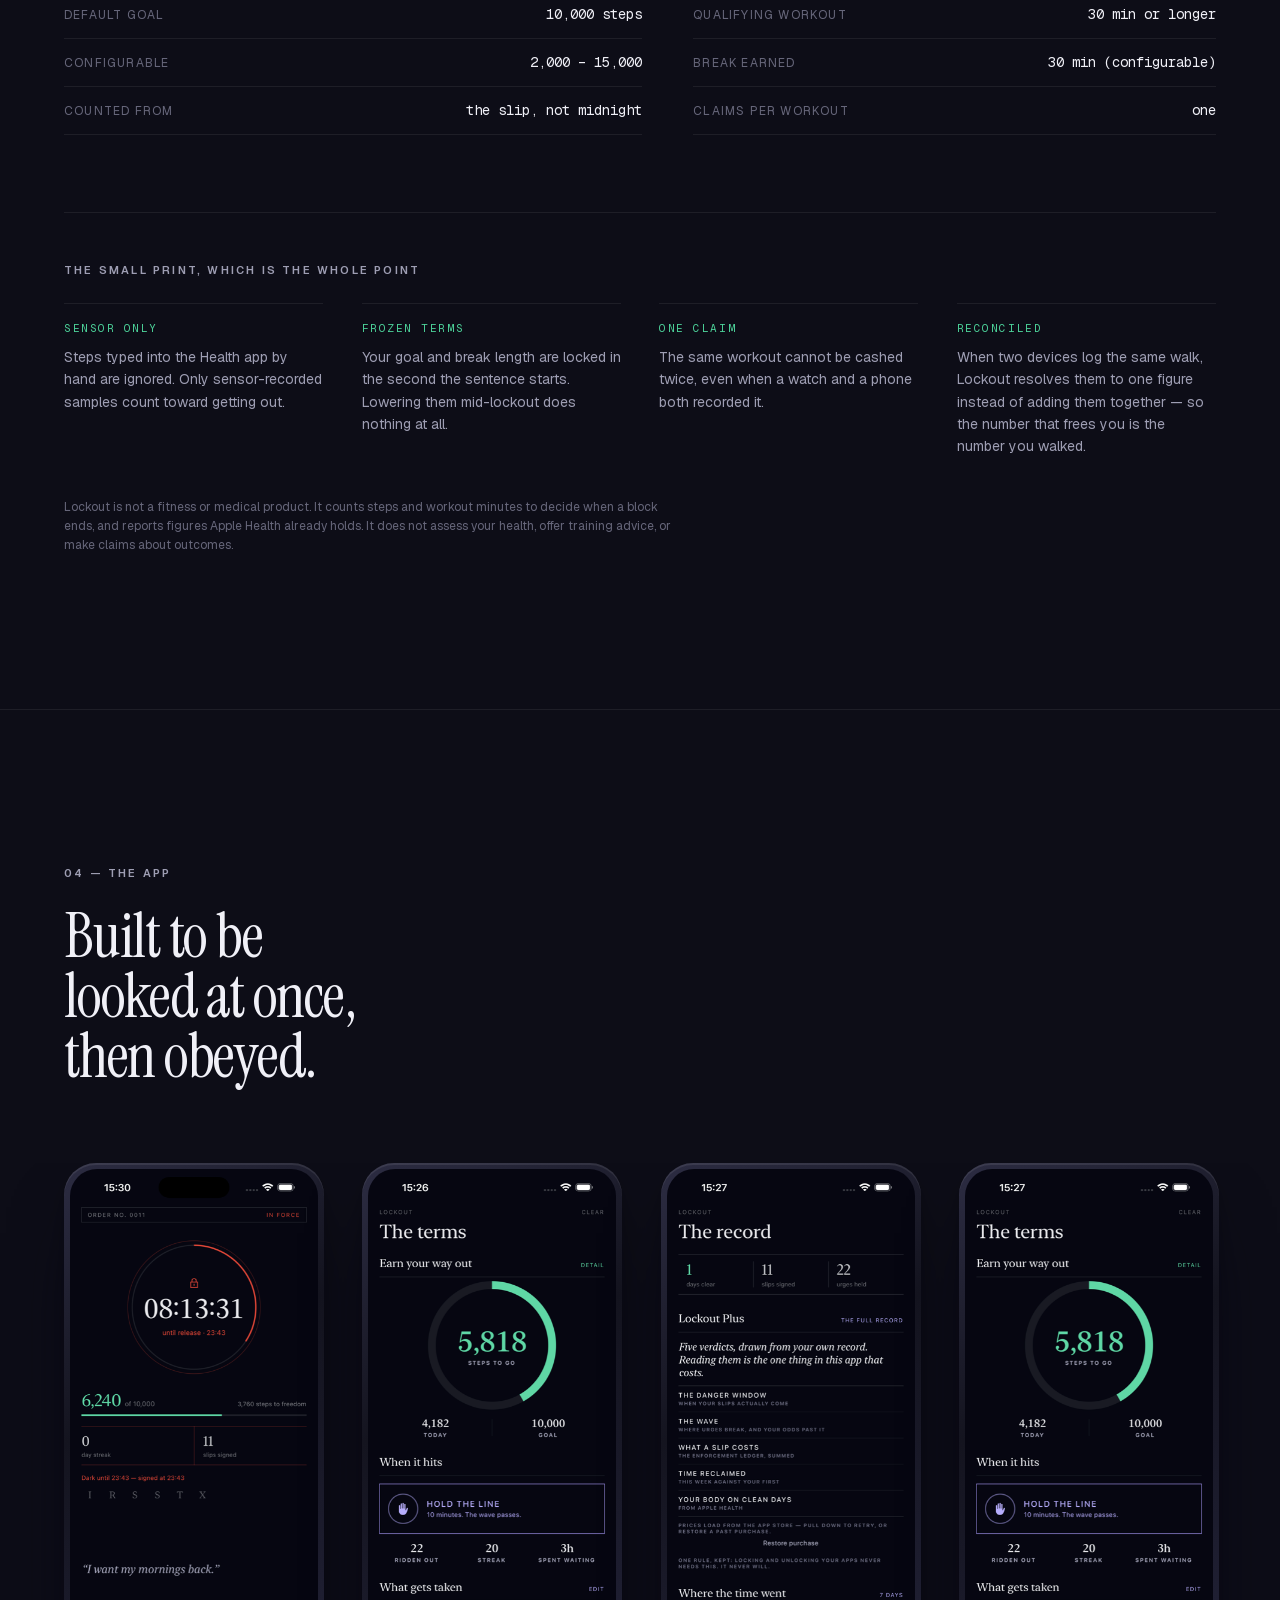
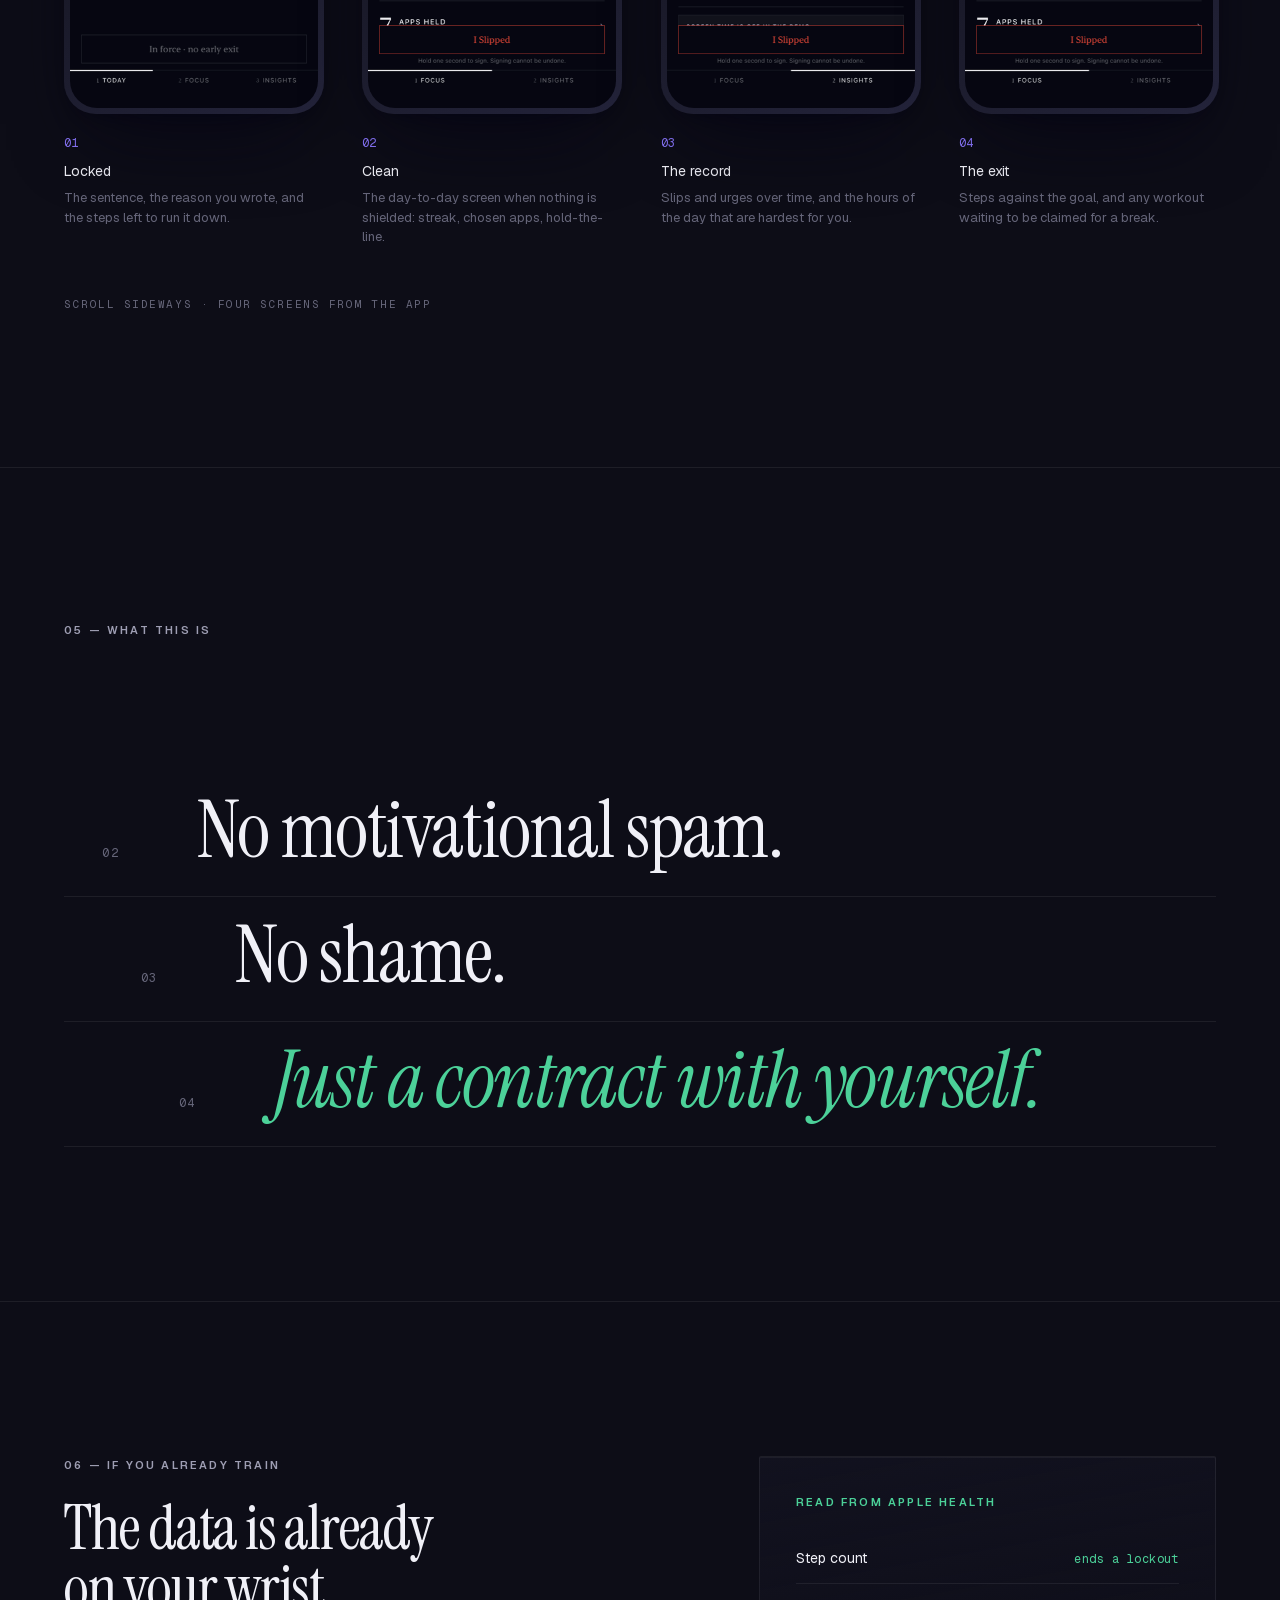
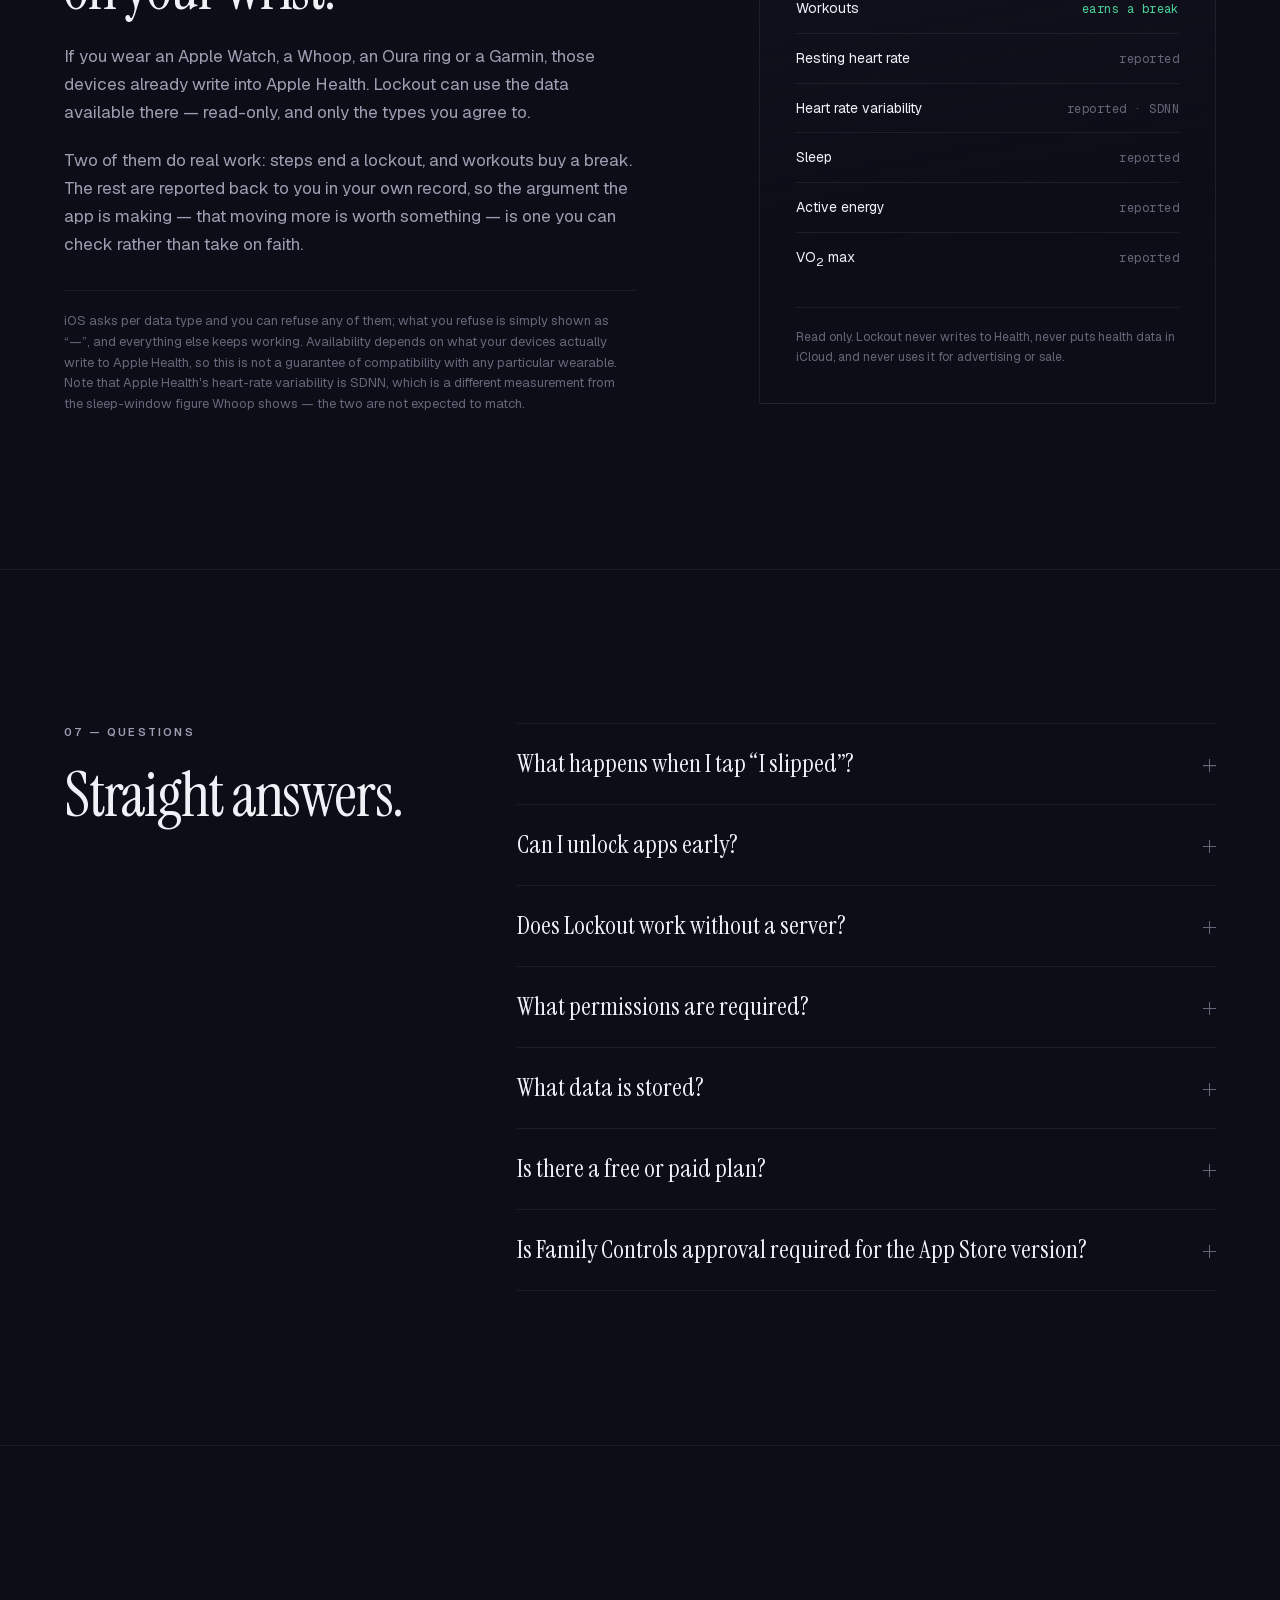
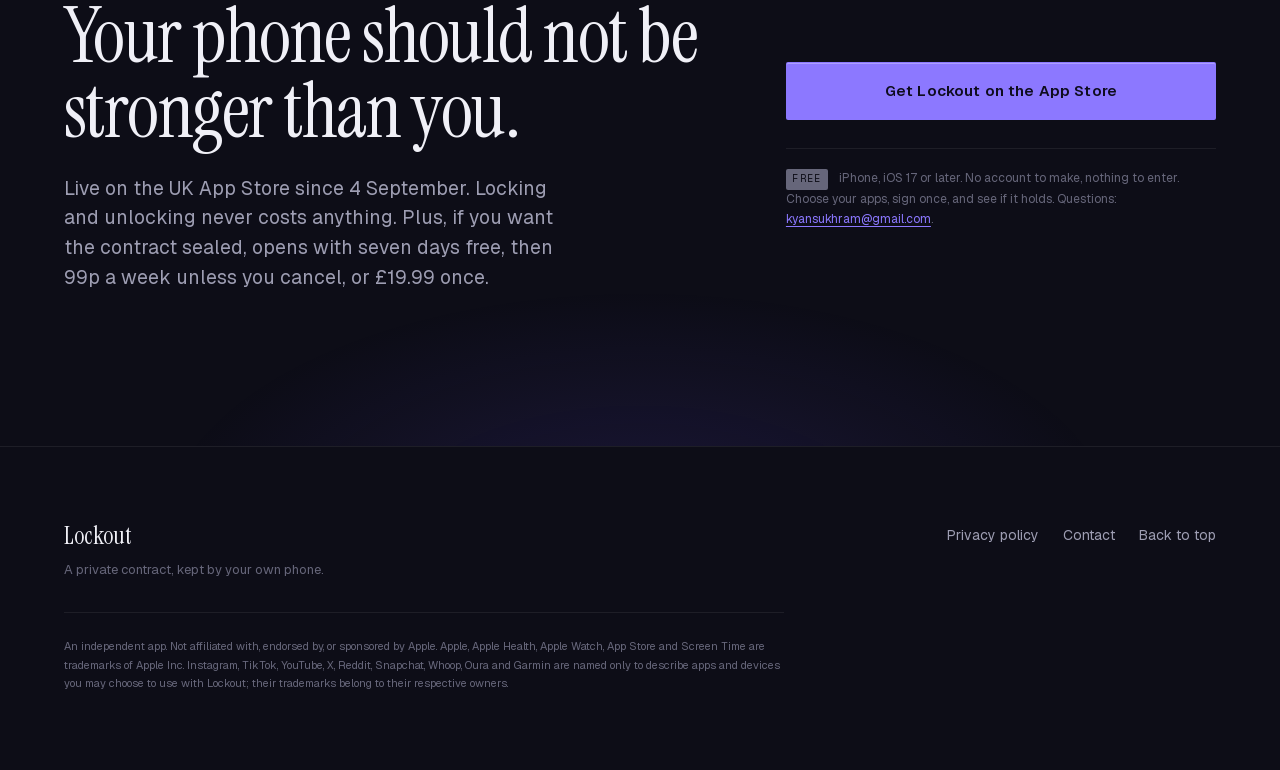
==== commit 9d4df88c: "Landing page for the live app: store links, no waitlist, message-matched hero, sticky store bar (syn" ====
--- a/index.html
+++ b/index.html
@@ -13,7 +13,7 @@
 <meta property="og:site_name" content="Lockout">
 <meta property="og:title" content="Lockout — your phone should not be stronger than you">
 <meta property="og:description" content="Tap “I slipped” and the apps you chose go dark for 24 hours. No early exit. The way back is movement.">
-<meta property="og:image" content="assets/img/og.jpg">
+<meta property="og:image" content="https://lockout.automateedge.ai/assets/img/og.jpg">
 <meta property="og:image:type" content="image/jpeg">
 <meta property="og:image:width" content="1200">
 <meta property="og:image:height" content="630">
@@ -31,7 +31,7 @@
 <link rel="preload" href="assets/fonts/instrument-serif-normal-400.woff2" as="font" type="font/woff2" crossorigin>
 <link rel="preload" href="assets/fonts/geist-normal-400.woff2" as="font" type="font/woff2" crossorigin>
 <link rel="stylesheet" href="assets/fonts.css">
-<link rel="stylesheet" href="assets/styles.css">
+<link rel="stylesheet" href="assets/styles.css?v=20260908">
 
 <!-- Scroll reveals start at opacity 0, which is only safe if something is
      guaranteed to turn them back on. This marks the document as scripted
@@ -57,7 +57,7 @@
       <a href="#exit">The exit</a>
       <a href="#app">The app</a>
       <a href="#faq">FAQ</a>
-      <a class="btn btn--sm btn--primary" href="#join">Early access</a>
+      <a class="btn btn--sm btn--primary" href="https://apps.apple.com/gb/app/lockout-break-the-habit/id6798917776?ct=web&mt=8" data-store>App Store</a>
     </nav>
 
     <button class="navtoggle" id="navtoggle" type="button"
@@ -76,23 +76,24 @@
 
       <div class="hero__copy">
         <p class="legend legend--mint" data-reveal style="--i:0">
-          <span class="dot" aria-hidden="true"></span>iPhone · Self-imposed · No account
+          <span class="dot" aria-hidden="true"></span>iPhone · Free to lock, free to unlock · No account
         </p>
 
         <h1 class="hero__title" data-reveal style="--i:1">
-          Your phone should not be
-          <em>stronger</em> than you.
+          Slip, and your apps go dark for 24 hours.
+          <em>No unlock button.</em>
         </h1>
 
         <p class="lede" data-reveal style="--i:2">
-          Catch yourself, tap <strong>I slipped</strong>, and the apps you chose go dark for
-          24 hours — with no early exit and one way back: movement.
+          The way out early is <strong>10,000 steps</strong>, on foot. You cannot pay to
+          unlock your own phone, and you never will.
         </p>
 
         <div class="cta-row" data-reveal style="--i:3">
-          <a class="btn btn--primary" href="#join" data-magnetic>Join the early access list</a>
-          <a class="btn btn--ghost" href="#how">See how it works</a>
+          <a class="btn btn--primary" href="https://apps.apple.com/gb/app/lockout-break-the-habit/id6798917776?ct=web&mt=8" data-store data-magnetic>Get Lockout on the App Store</a>
+          <a class="btn btn--ghost" href="#how">How it works</a>
         </div>
+        <p class="figcap mono" data-reveal style="--i:3">Free on the UK App Store · iPhone only</p>
 
         <p class="trustline" data-reveal style="--i:4">
           <svg class="trustline__icon" viewBox="0 0 24 24" aria-hidden="true" focusable="false">
@@ -102,9 +103,9 @@
             <path d="m8.8 12.1 2.3 2.3 4.2-4.6" fill="none" stroke="currentColor"
                   stroke-width="1.5" stroke-linecap="round" stroke-linejoin="round"/>
           </svg>
-          Blocking is enforced by Apple's Screen Time (Family Controls). Lockout receives
-          tokens, not information — it cannot see which apps you have installed or what you
-          do inside them.
+          Live on the UK App Store since 4 September 2026.<br>
+          No account. No analytics. Nothing leaves your phone.<br>
+          Built by one person who cannot unlock his own phone either.
         </p>
       </div>
 
@@ -240,7 +241,7 @@
               <p class="slipcard__clock mono">23:59:58</p>
               <p class="slipcard__note">No early exit</p>
             </div>
-            <p class="figcap mono">Default 24 h · 1 h and 16 min options exist</p>
+            <p class="figcap mono">Default 24 h · 1 h to 12 h to build up to it</p>
           </div>
         </li>
 
@@ -510,8 +511,8 @@
               The shields go up immediately — the apps you selected stop opening, enforced by
               Apple's Screen Time. A countdown starts and appears on your Lock Screen, and the
               slip is written to your own history on the device. Twenty-four hours is the
-              default; one hour and a sixteen-minute test setting also exist, so you can prove
-              to yourself that the automatic unlock works before you trust it with a full day.
+              default; shorter terms from one hour to twelve exist, so you can prove to
+              yourself that the automatic unlock works before you trust it with a full day.
             </p>
           </div>
         </details>
@@ -595,11 +596,16 @@
               own phone is never the part you pay for.
             </p>
             <p>
-              <strong>Lockout Plus</strong> is optional — £1.99 a month or £9.99 once — and it
-              unlocks the record: your danger window, where your urges break and your odds of
-              riding past them, what a slip has cost you, the time you've reclaimed, and how your
-              body reads on clean days versus the mornings after. Analysis, never the blocking.
-              Let a subscription lapse and you lose the charts, never a way out of a shield.
+              <strong>Lockout Plus</strong> is optional — 99p a week, the first seven days
+              free, or £19.99 once — and it makes the contract hold. Sealed
+              contracts survive deleting and reinstalling the app, keep it on your phone while
+              they run, and shrug off a changed clock; on iOS 26.4 even Screen Time can be sealed
+              behind a passcode you hand to someone else. Standing orders send the apps dark on a
+              schedule — nights, mornings, weekends — without waiting for a slip. The record reads
+              your own history back to you as verdicts. Plus makes a lock harder to escape; it
+              never makes one easier. Let a subscription lapse and the seal simply comes off — you
+              lose the extra grip, never a way out of a shield. The free week becomes a paid week
+              unless you cancel; the lifetime never renews.
             </p>
           </div>
         </details>
@@ -610,8 +616,9 @@
             <p>
               Yes. Shielding another app's content needs a distribution entitlement that Apple
               grants case by case, and without it a Screen Time app cannot ship. Lockout's was
-              approved on 6 August 2026, so the blocking you have read about here is the real
-              mechanism rather than a plan.
+              approved on 6 August 2026, and the app has been on the App Store since
+              4 September, so the blocking you have read about here is the shipping mechanism
+              rather than a plan.
             </p>
           </div>
         </details>
@@ -627,43 +634,27 @@
           Your phone should not be<br>stronger than you.
         </h2>
         <p class="lede" data-reveal style="--i:1">
-          Lockout is in testing on TestFlight and is not on the App Store yet. Leave an
-          address and you will hear when there is a build worth your time — nothing else.
+          Live on the UK App Store since 4 September. Locking and unlocking never costs
+          anything. Plus, if you want the contract sealed, opens with seven days free, then
+          99p a week unless you cancel, or £19.99 once.
         </p>
       </div>
 
       <div class="join__form">
-        <!-- No backend is wired up. The handler in main.js explains that in the UI
-             rather than faking a success state. -->
-        <form id="waitlist" novalidate data-endpoint="https://formsubmit.co/ajax/kyansukhram@gmail.com">
-          <div class="field">
-            <label for="email">Email address</label>
-            <input id="email" name="email" type="email" inputmode="email"
-                   autocomplete="email" placeholder="you@example.com"
-                   aria-describedby="email-help email-error">
-            <p class="field__help" id="email-help">
-              Used only to tell you when early access opens.
-            </p>
-            <p class="field__error" id="email-error" role="alert" hidden></p>
-          </div>
-
-          <button class="btn btn--primary btn--block" type="submit" data-magnetic>
-            Start your contract
-          </button>
-
-          <p class="field__status" id="form-status" role="status" aria-live="polite" hidden></p>
-
-          <p class="notconnected">
-            <span class="mono">Private</span>
-            One address, one purpose: to tell you the day early access opens. No list rental,
-            no other mail, unsubscribe by ignoring it. Trouble with the form? Email
-            <a href="mailto:kyansukhram@gmail.com?subject=Lockout%20early%20access">kyansukhram@gmail.com</a>.
-          </p>
-        </form>
-      </div>
-    </div>
-  </section>
-
+        <a class="btn btn--primary btn--block" href="https://apps.apple.com/gb/app/lockout-break-the-habit/id6798917776?ct=web&mt=8" data-store data-magnetic>Get Lockout on the App Store</a>
+        <p class="notconnected">
+          <span class="mono">Free</span>
+          iPhone, iOS 17 or later. No account to make, nothing to enter. Choose your apps,
+          sign once, and see if it holds. Questions:
+          <a href="mailto:kyansukhram@gmail.com?subject=Lockout">kyansukhram@gmail.com</a>.
+        </p>
+      </div>
+    </div>
+  </section>
+
+  <div class="stickybar" id="stickybar" hidden>
+    <a class="btn btn--primary btn--block" href="https://apps.apple.com/gb/app/lockout-break-the-habit/id6798917776?ct=web&mt=8" data-store>Get Lockout. Free.</a>
+  </div>
 </main>
 
 <footer class="footer">
@@ -681,7 +672,7 @@
 
     <p class="footer__legal">
       An independent app. Not affiliated with, endorsed by, or sponsored by Apple.
-      Apple, Apple Health, Apple Watch, App Store, Screen Time and TestFlight are
+      Apple, Apple Health, Apple Watch, App Store and Screen Time are
       trademarks of Apple Inc. Instagram, TikTok, YouTube, X, Reddit, Snapchat, Whoop,
       Oura and Garmin are named only to describe apps and devices you may choose to use
       with Lockout; their trademarks belong to their respective owners.
@@ -689,6 +680,6 @@
   </div>
 </footer>
 
-<script src="assets/main.js" defer></script>
+<script src="assets/main.js?v=20260908" defer></script>
 </body>
 </html>
--- a/assets/styles.css
+++ b/assets/styles.css
@@ -1112,3 +1112,15 @@
   .route__line  { stroke-dashoffset: 0; }
   .btn { --pull-x: 0px !important; --pull-y: 0px !important; }
 }
+
+
+/* Fixed store bar, phones only; shown by main.js once the hero buttons leave view. */
+.stickybar {
+  position: fixed; left: 0; right: 0; bottom: 0; z-index: 60;
+  padding: .7rem 1rem calc(.7rem + env(safe-area-inset-bottom));
+  background: rgba(10, 10, 14, .94);
+  border-top: 1px solid rgba(255, 255, 255, .08);
+  backdrop-filter: blur(8px); -webkit-backdrop-filter: blur(8px);
+}
+.stickybar[hidden] { display: none; }
+@media (min-width: 641px) { .stickybar { display: none !important; } }
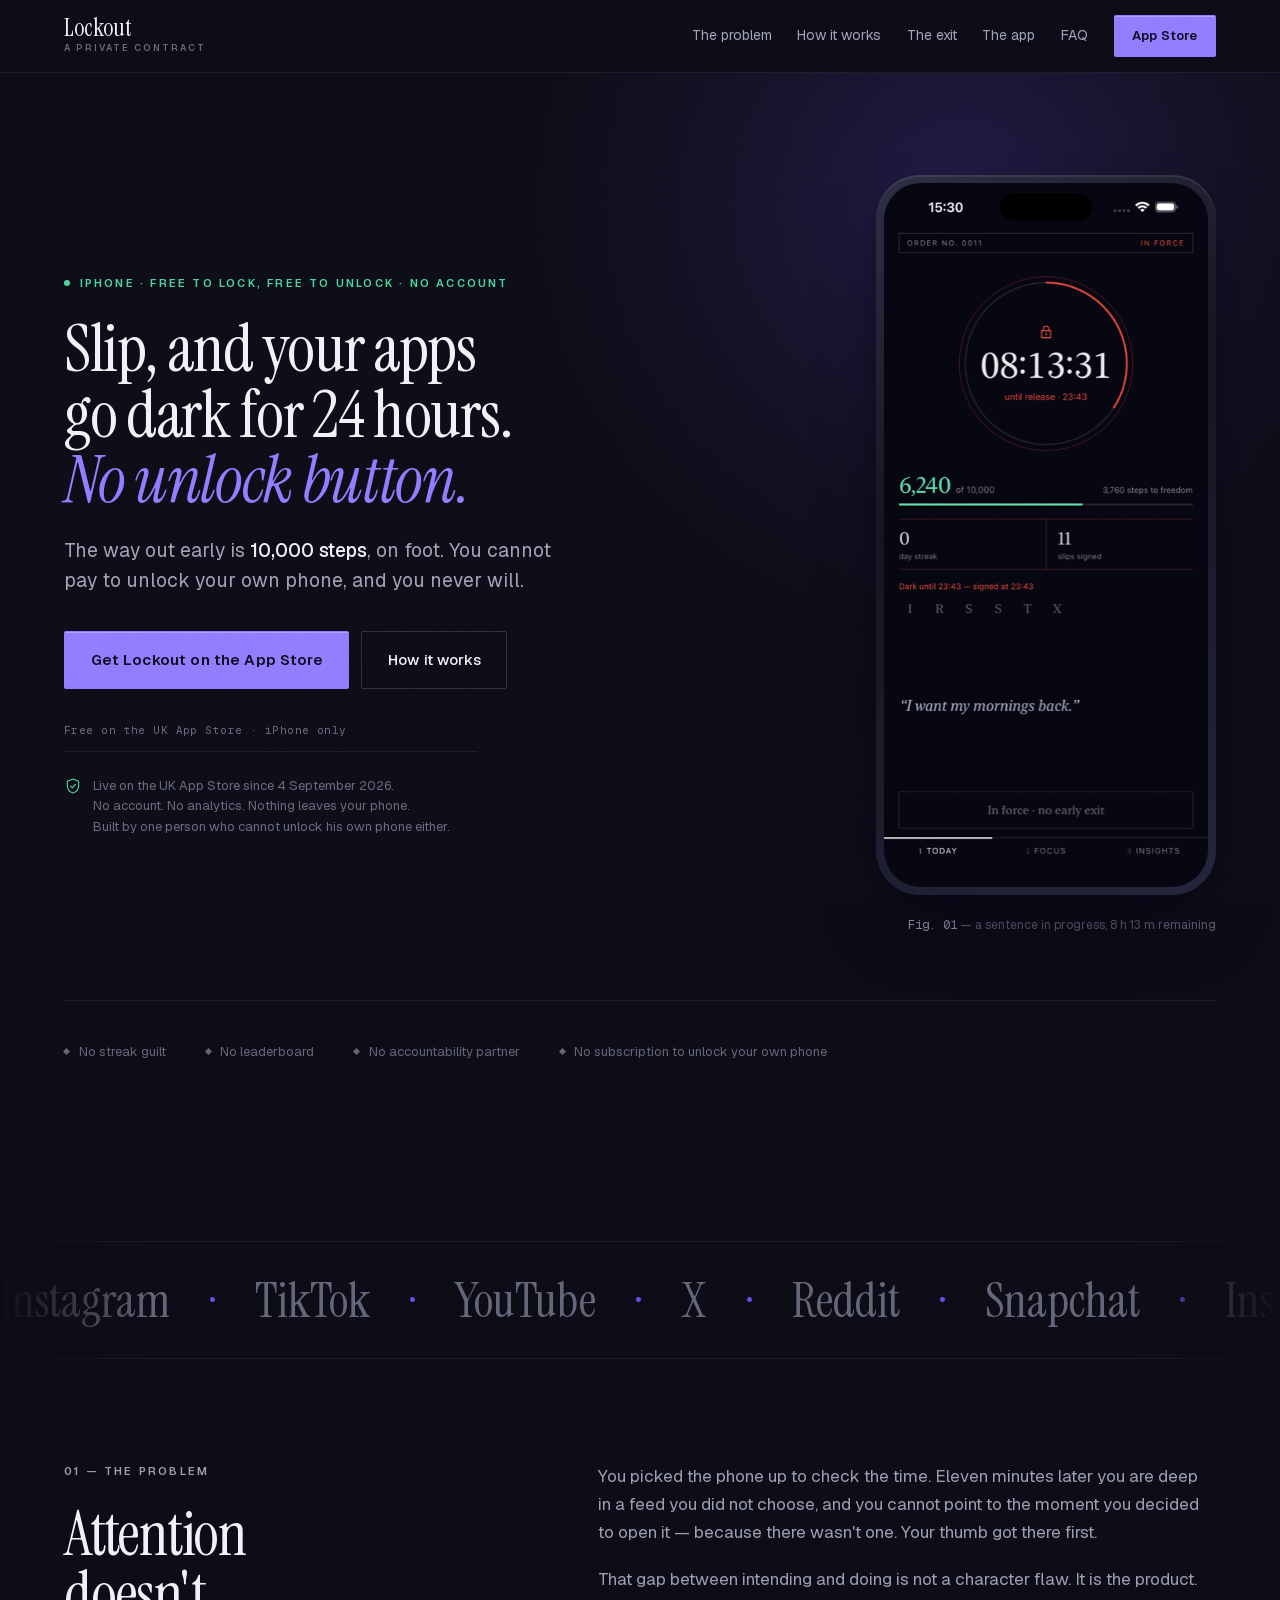
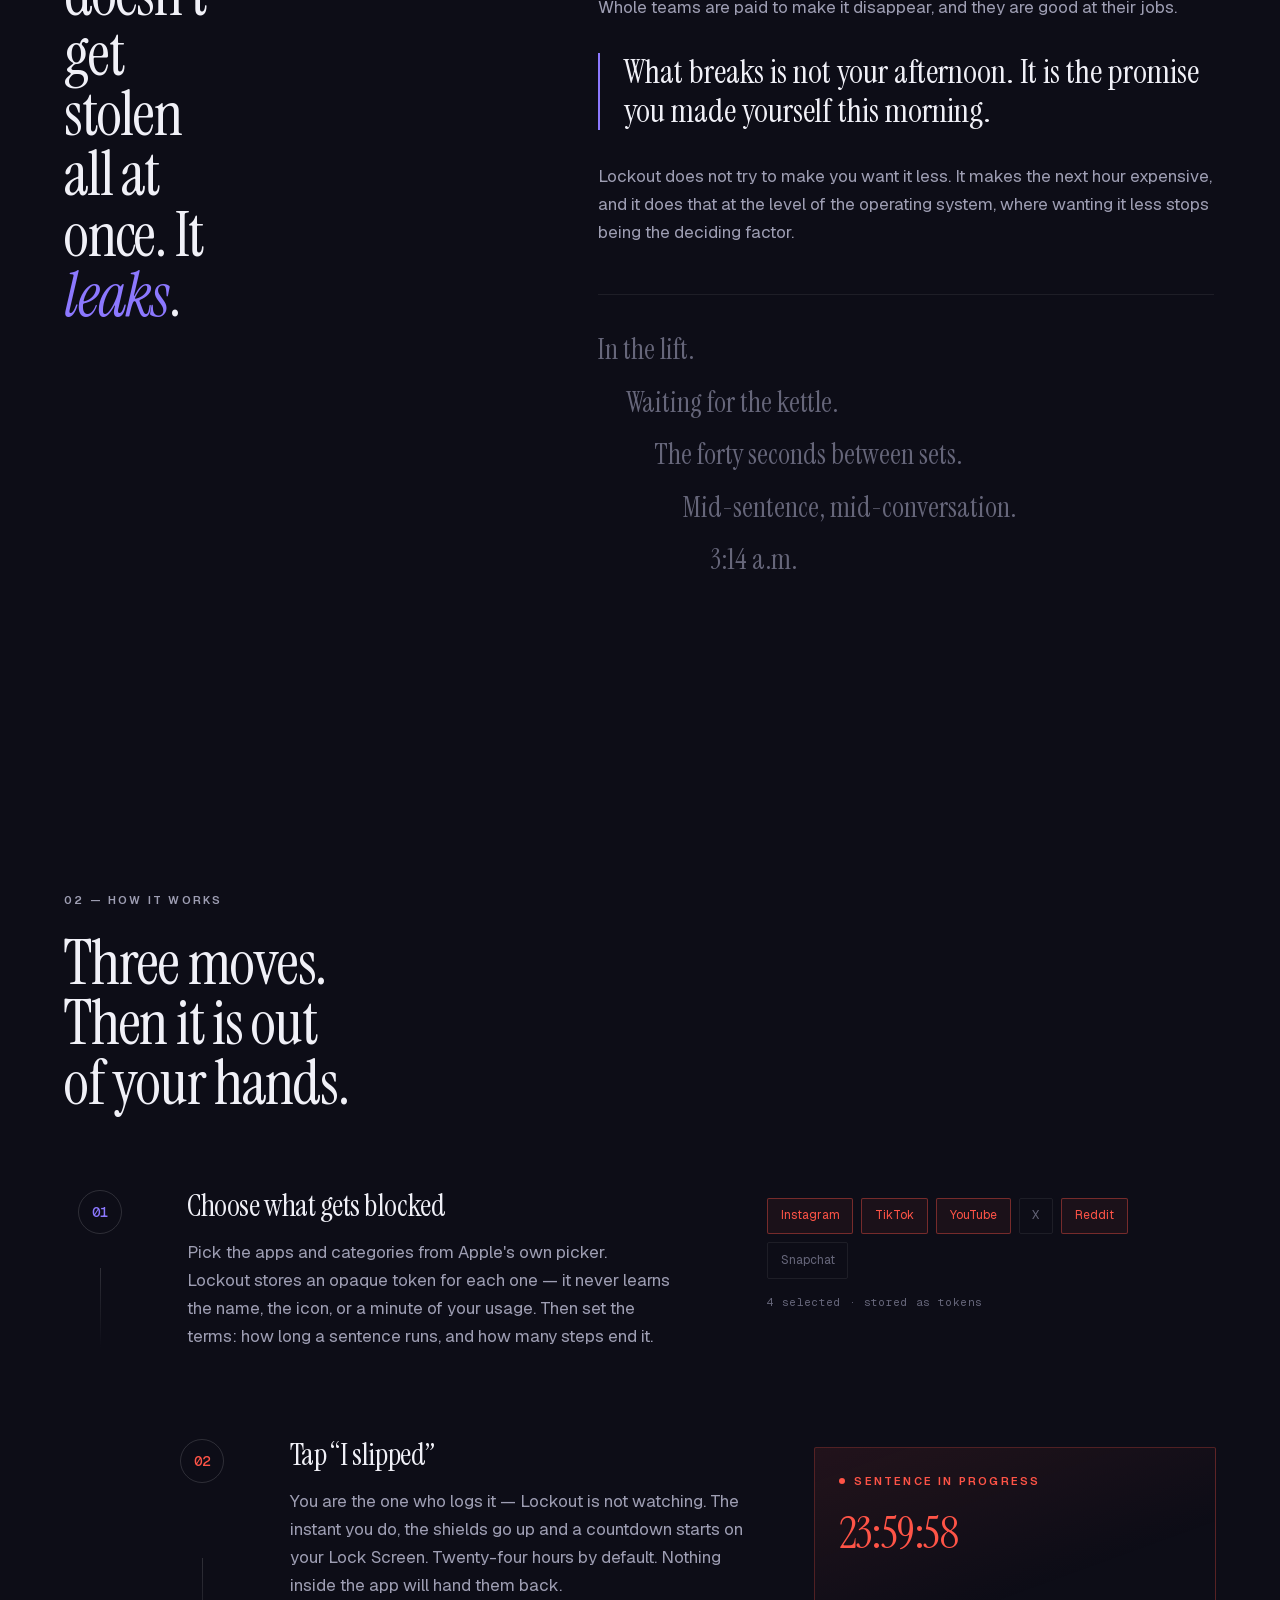
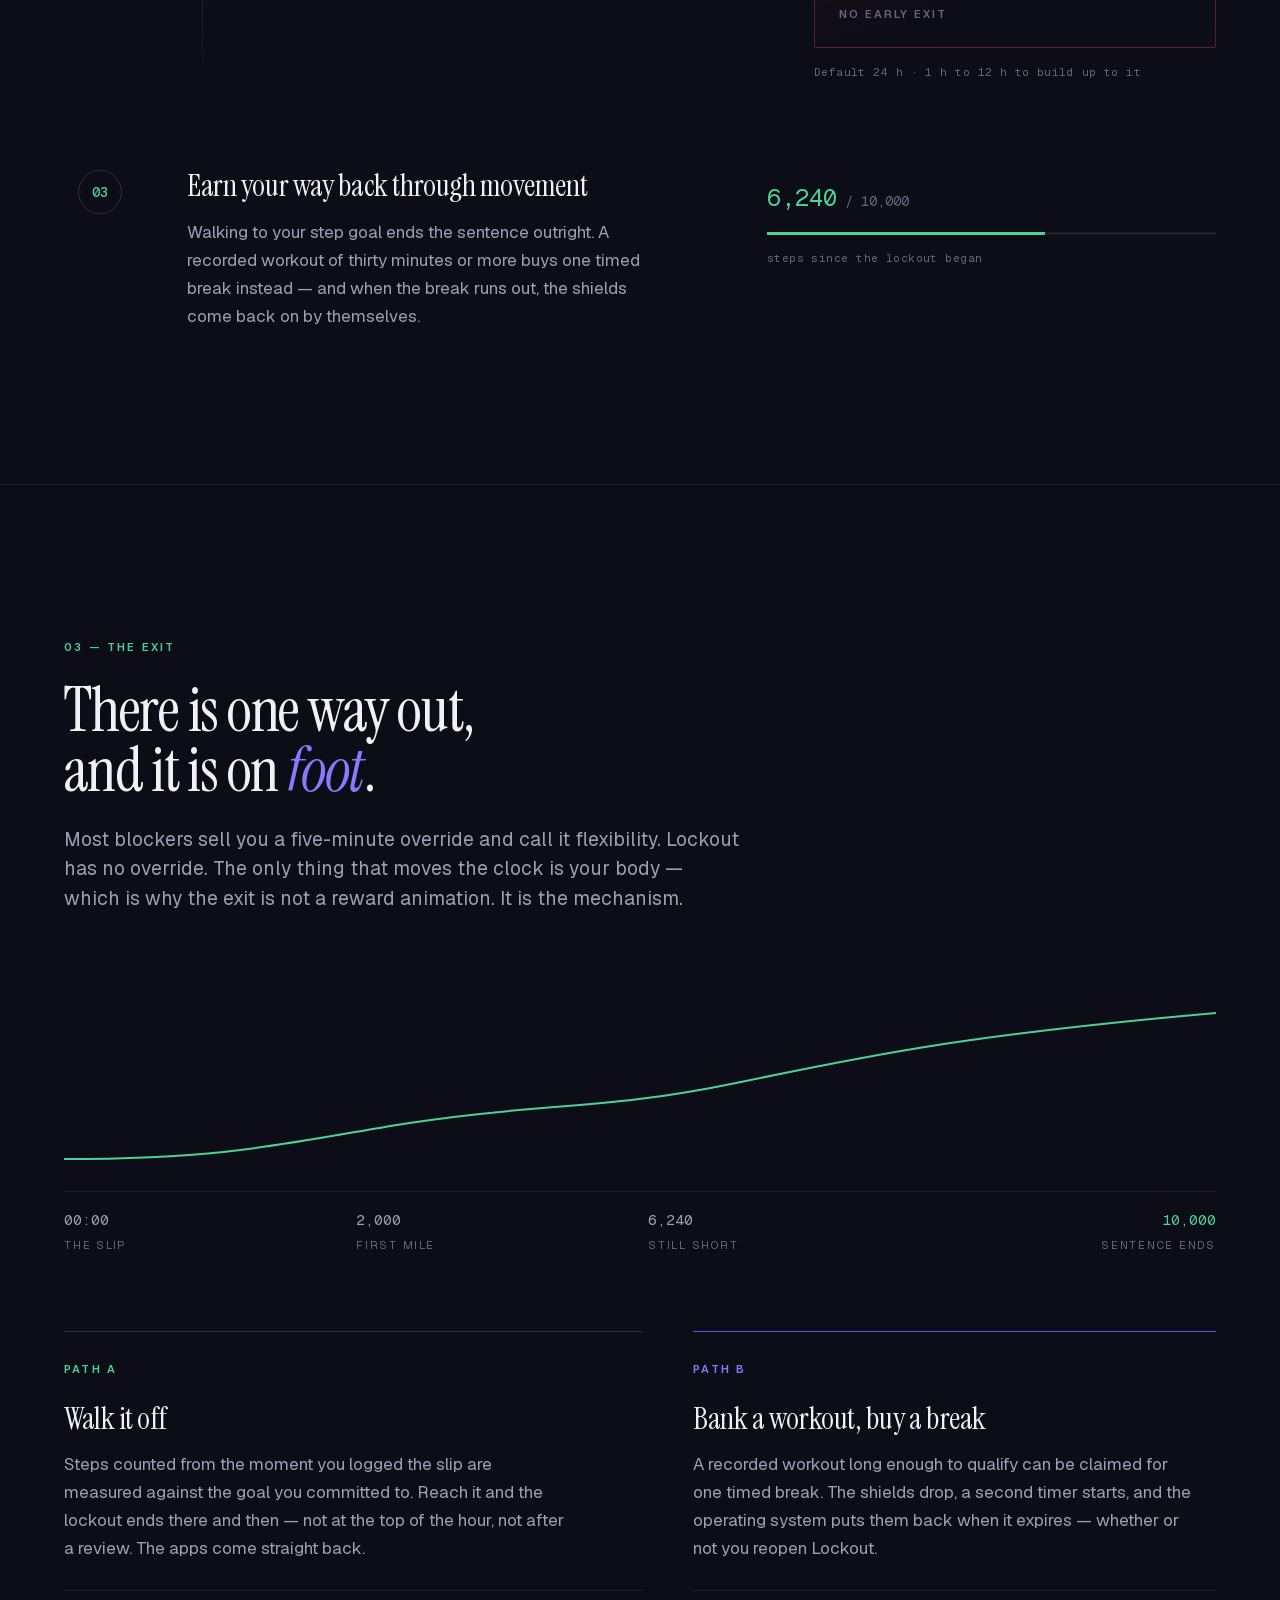
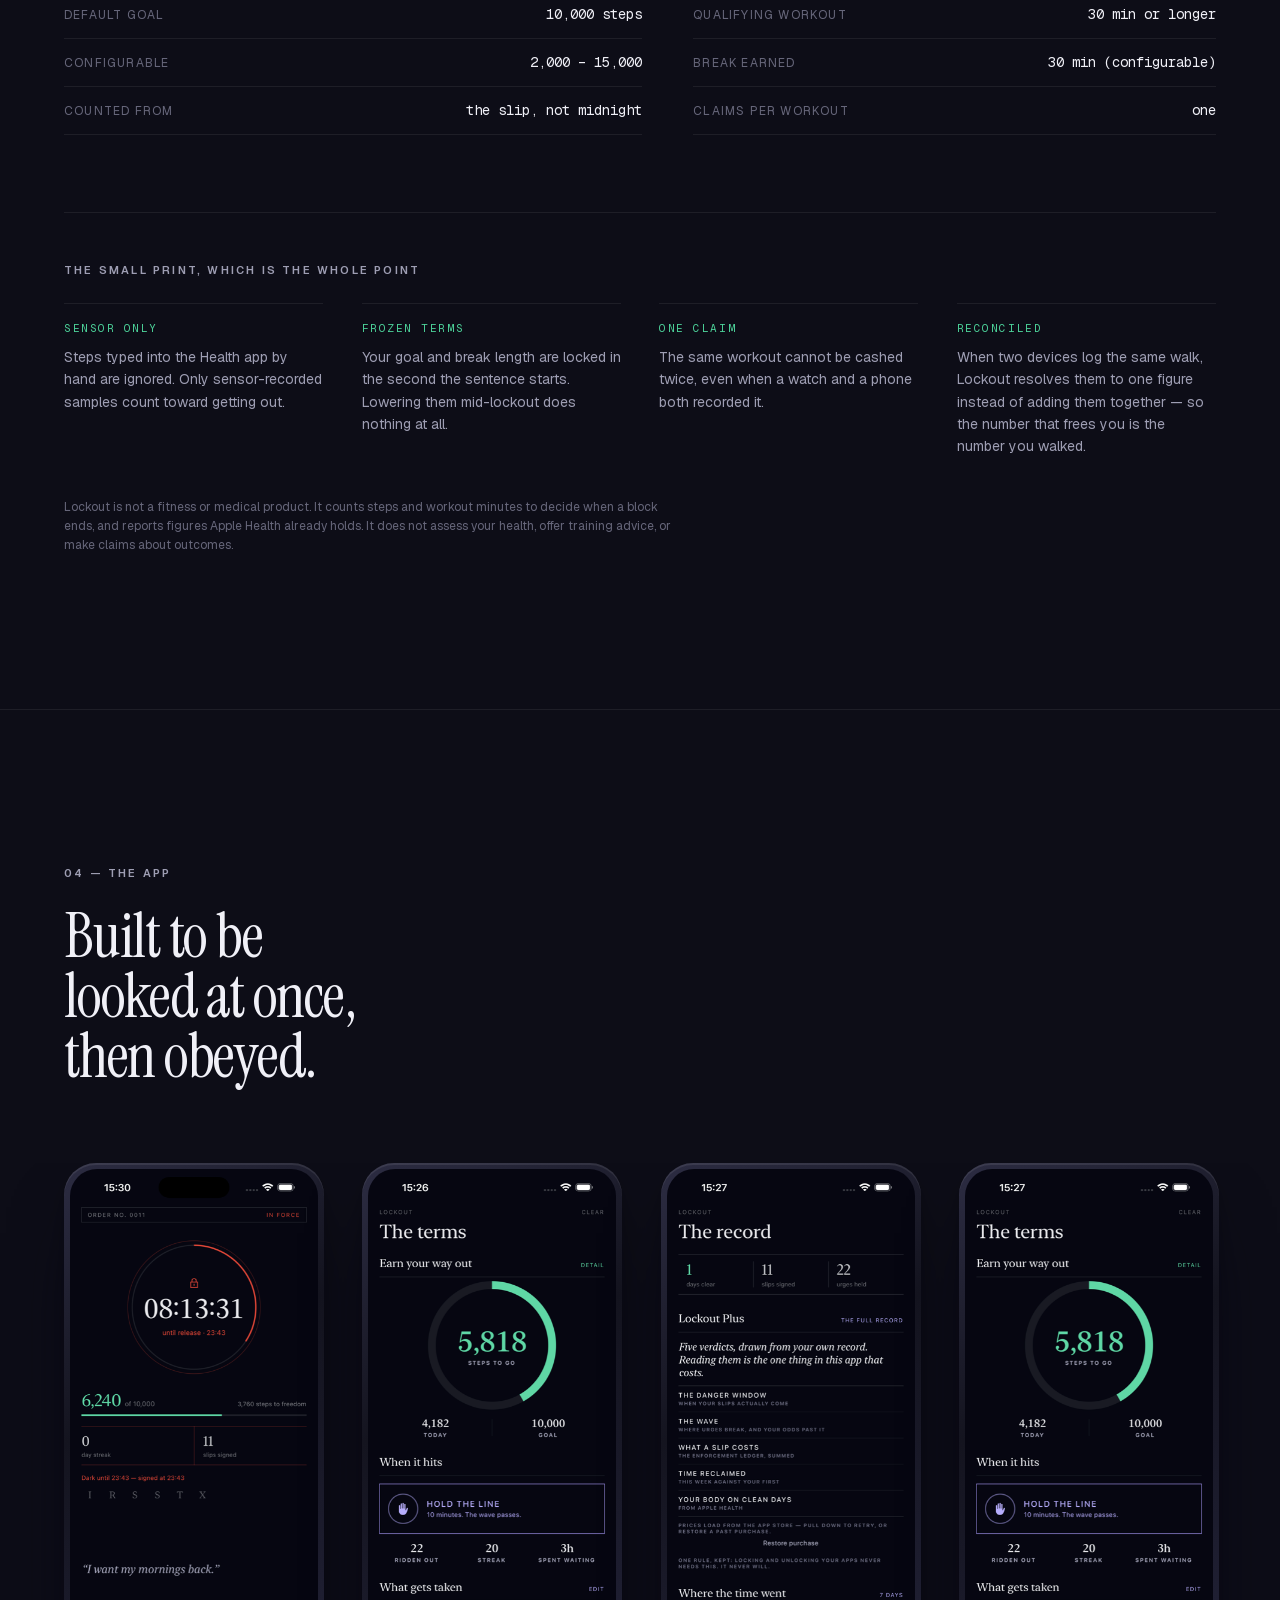
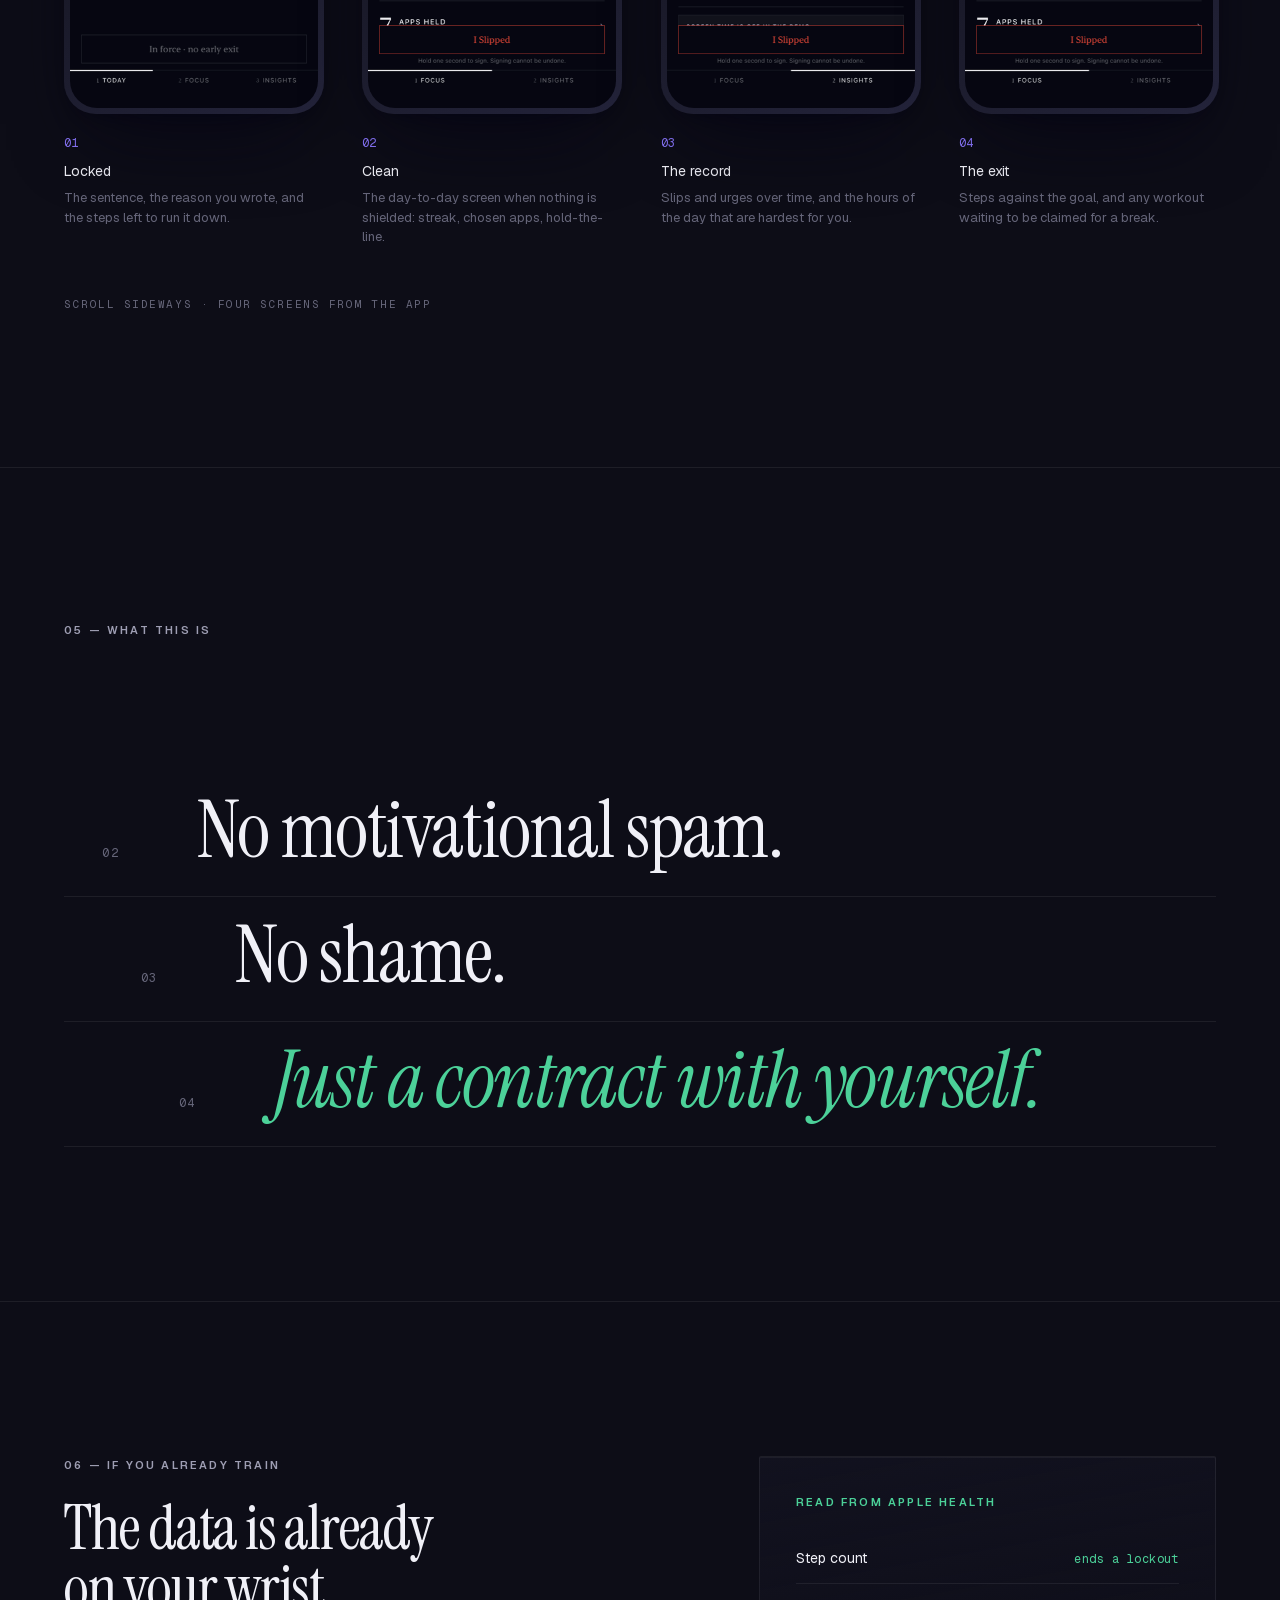
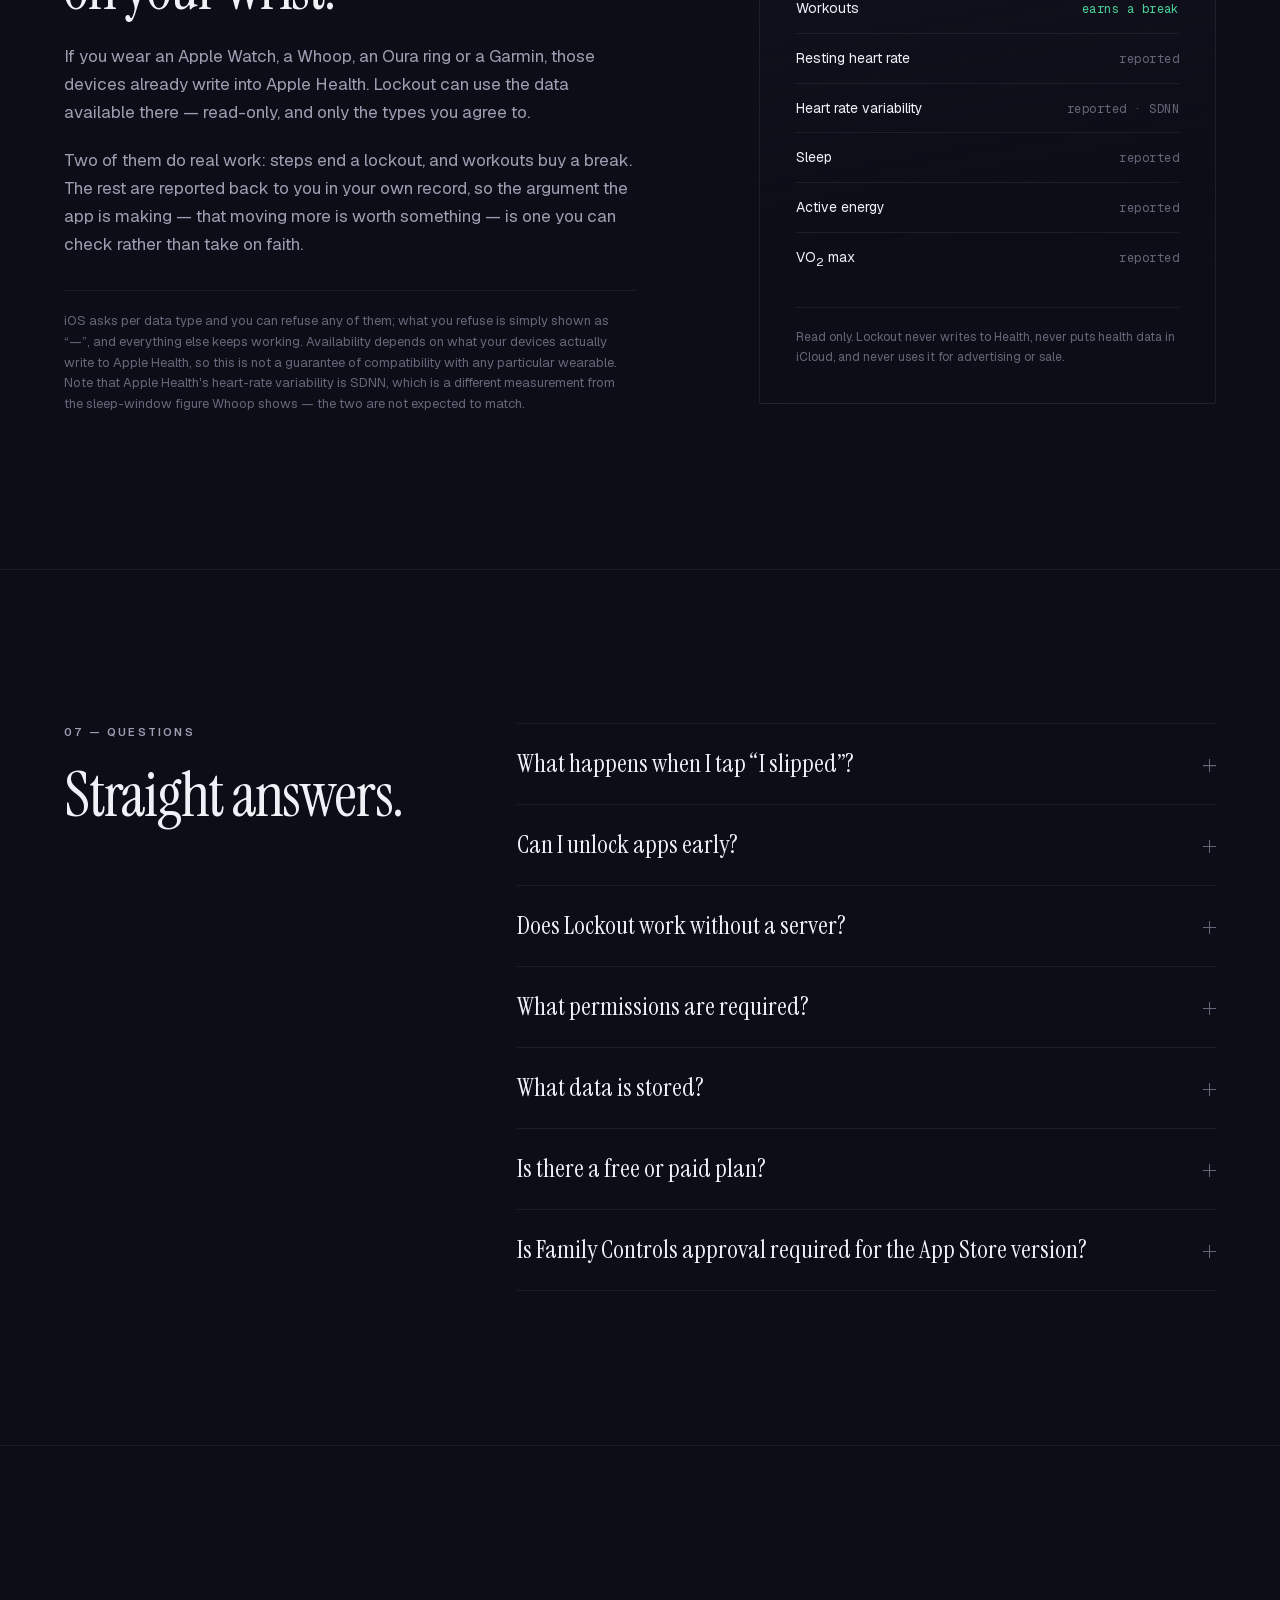
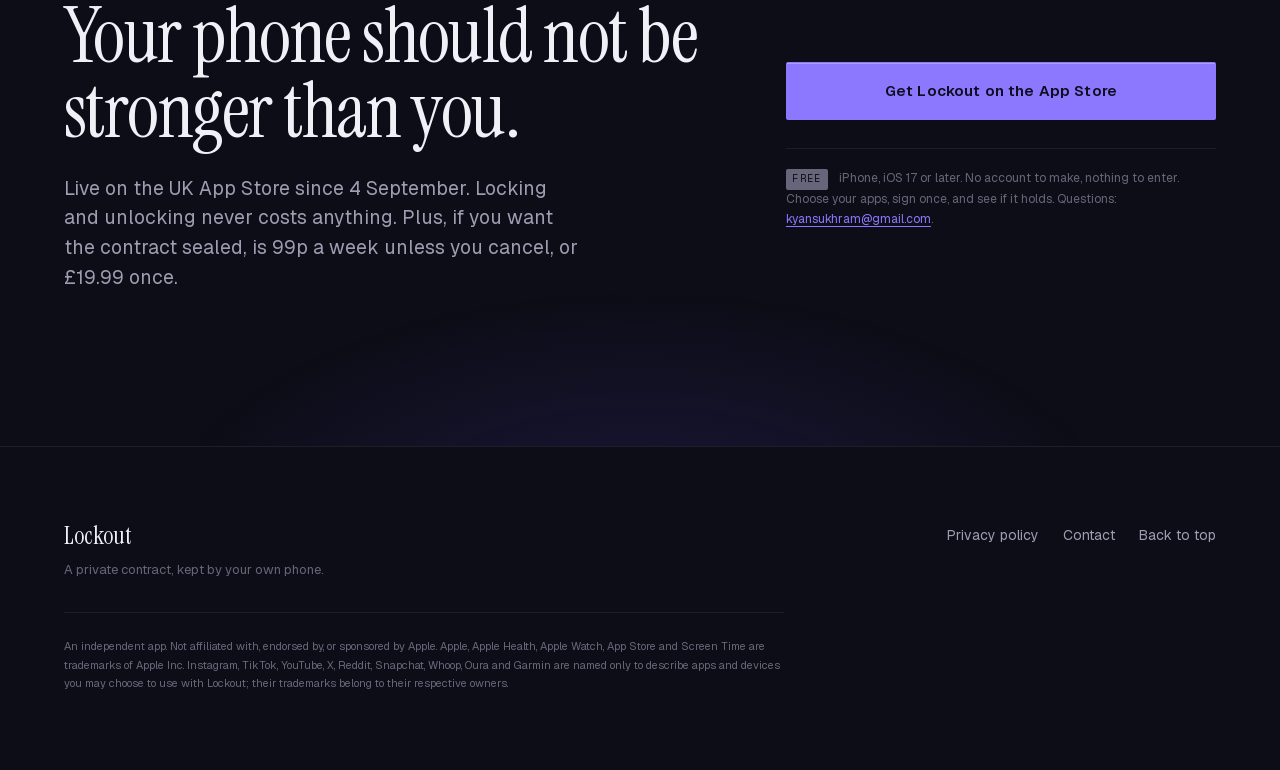
==== commit 3f2abdb4: "fix: remove the seven-day trial claim; 1.0.2 is not live yet The page advertised a trial next to a s" ====
--- a/index.html
+++ b/index.html
@@ -57,7 +57,7 @@
       <a href="#exit">The exit</a>
       <a href="#app">The app</a>
       <a href="#faq">FAQ</a>
-      <a class="btn btn--sm btn--primary" href="https://apps.apple.com/gb/app/lockout-break-the-habit/id6798917776?ct=web&mt=8" data-store>App Store</a>
+      <a class="btn btn--sm btn--primary" href="https://apps.apple.com/gb/app/lockout-break-the-habit/id6798917776?pt=129260603&ct=web&mt=8" data-store>App Store</a>
     </nav>
 
     <button class="navtoggle" id="navtoggle" type="button"
@@ -90,7 +90,7 @@
         </p>
 
         <div class="cta-row" data-reveal style="--i:3">
-          <a class="btn btn--primary" href="https://apps.apple.com/gb/app/lockout-break-the-habit/id6798917776?ct=web&mt=8" data-store data-magnetic>Get Lockout on the App Store</a>
+          <a class="btn btn--primary" href="https://apps.apple.com/gb/app/lockout-break-the-habit/id6798917776?pt=129260603&ct=web&mt=8" data-store data-magnetic>Get Lockout on the App Store</a>
           <a class="btn btn--ghost" href="#how">How it works</a>
         </div>
         <p class="figcap mono" data-reveal style="--i:3">Free on the UK App Store · iPhone only</p>
@@ -596,15 +596,15 @@
               own phone is never the part you pay for.
             </p>
             <p>
-              <strong>Lockout Plus</strong> is optional — 99p a week, the first seven days
-              free, or £19.99 once — and it makes the contract hold. Sealed
+              <strong>Lockout Plus</strong> is optional — 99p a week, or £19.99 once — and it
+              makes the contract hold. Sealed
               contracts survive deleting and reinstalling the app, keep it on your phone while
               they run, and shrug off a changed clock; on iOS 26.4 even Screen Time can be sealed
               behind a passcode you hand to someone else. Standing orders send the apps dark on a
               schedule — nights, mornings, weekends — without waiting for a slip. The record reads
               your own history back to you as verdicts. Plus makes a lock harder to escape; it
               never makes one easier. Let a subscription lapse and the seal simply comes off — you
-              lose the extra grip, never a way out of a shield. The free week becomes a paid week
+              lose the extra grip, never a way out of a shield. The weekly renews
               unless you cancel; the lifetime never renews.
             </p>
           </div>
@@ -635,13 +635,13 @@
         </h2>
         <p class="lede" data-reveal style="--i:1">
           Live on the UK App Store since 4 September. Locking and unlocking never costs
-          anything. Plus, if you want the contract sealed, opens with seven days free, then
-          99p a week unless you cancel, or £19.99 once.
+          anything. Plus, if you want the contract sealed, is 99p a week unless you cancel,
+          or £19.99 once.
         </p>
       </div>
 
       <div class="join__form">
-        <a class="btn btn--primary btn--block" href="https://apps.apple.com/gb/app/lockout-break-the-habit/id6798917776?ct=web&mt=8" data-store data-magnetic>Get Lockout on the App Store</a>
+        <a class="btn btn--primary btn--block" href="https://apps.apple.com/gb/app/lockout-break-the-habit/id6798917776?pt=129260603&ct=web&mt=8" data-store data-magnetic>Get Lockout on the App Store</a>
         <p class="notconnected">
           <span class="mono">Free</span>
           iPhone, iOS 17 or later. No account to make, nothing to enter. Choose your apps,
@@ -653,7 +653,7 @@
   </section>
 
   <div class="stickybar" id="stickybar" hidden>
-    <a class="btn btn--primary btn--block" href="https://apps.apple.com/gb/app/lockout-break-the-habit/id6798917776?ct=web&mt=8" data-store>Get Lockout. Free.</a>
+    <a class="btn btn--primary btn--block" href="https://apps.apple.com/gb/app/lockout-break-the-habit/id6798917776?pt=129260603&ct=web&mt=8" data-store>Get Lockout. Free.</a>
   </div>
 </main>
 
@@ -680,6 +680,6 @@
   </div>
 </footer>
 
-<script src="assets/main.js?v=20260908" defer></script>
+<script src="assets/main.js?v=20260908b" defer></script>
 </body>
 </html>
